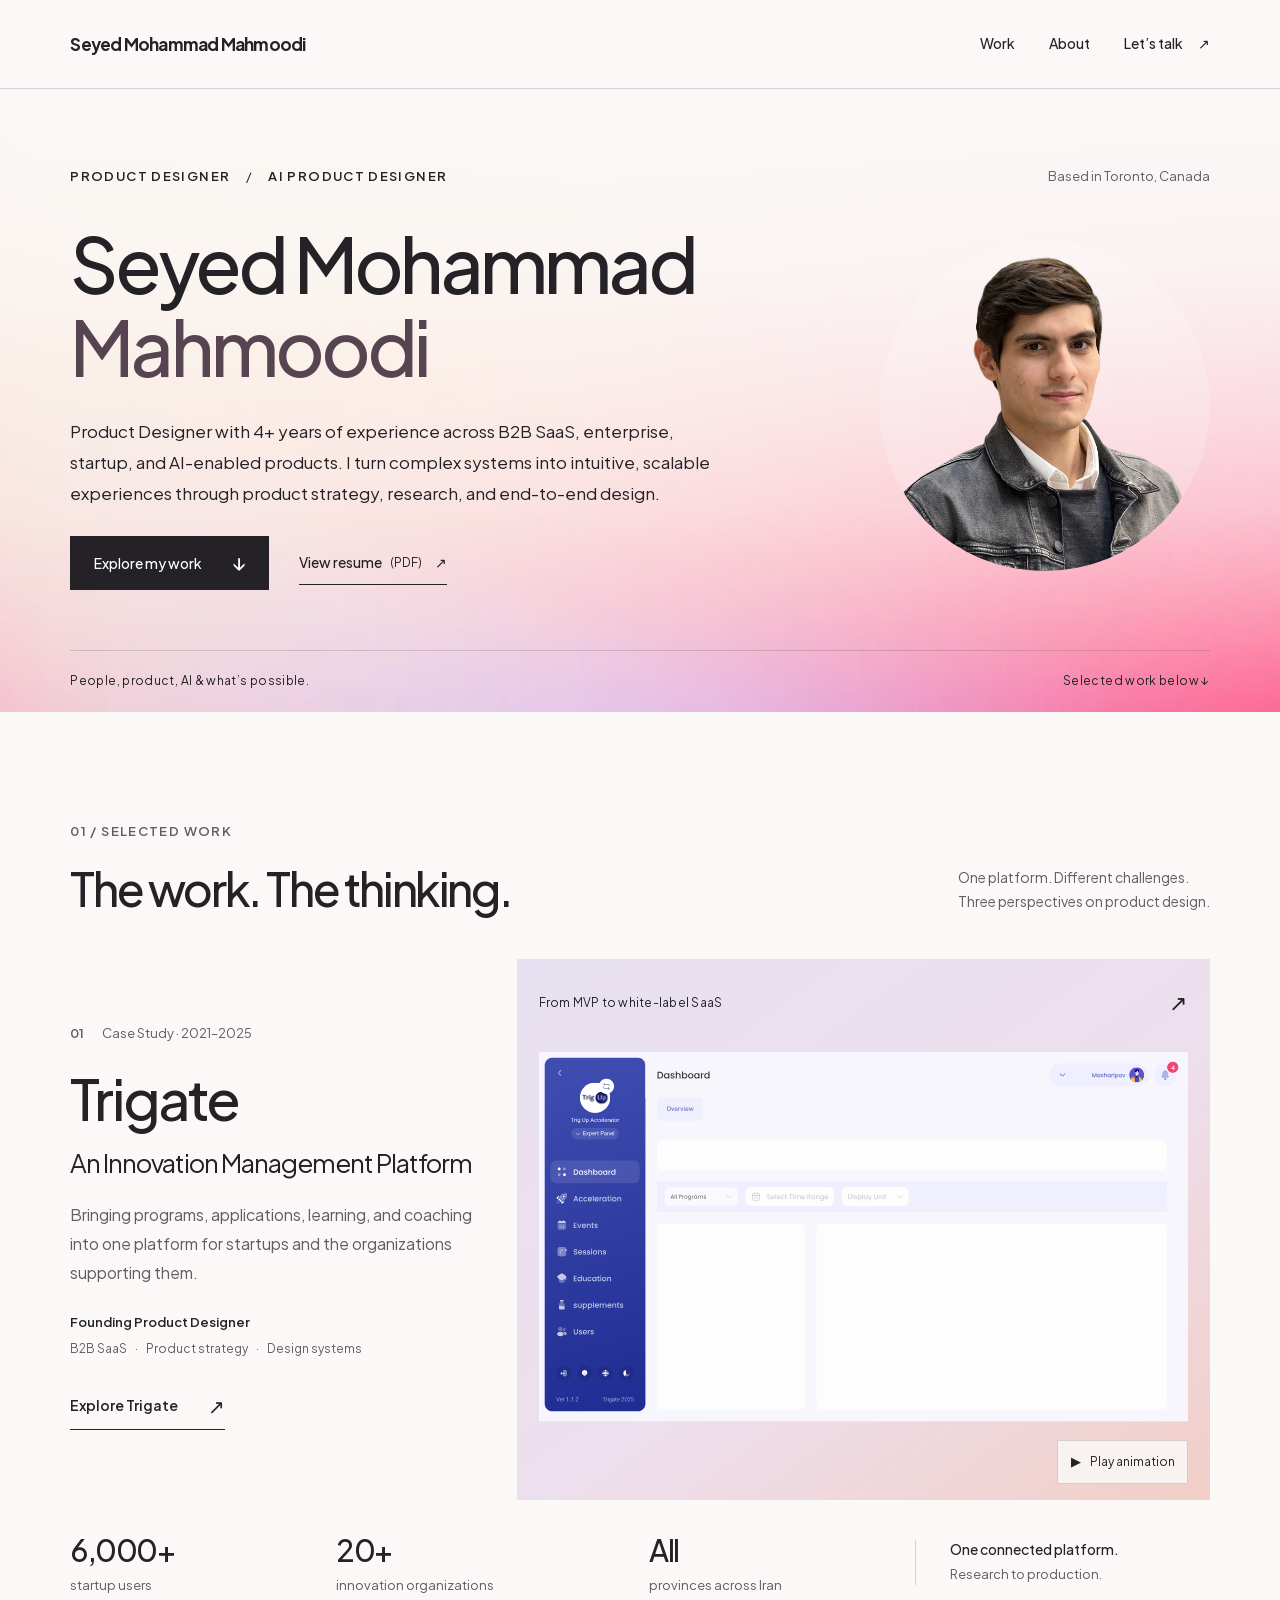
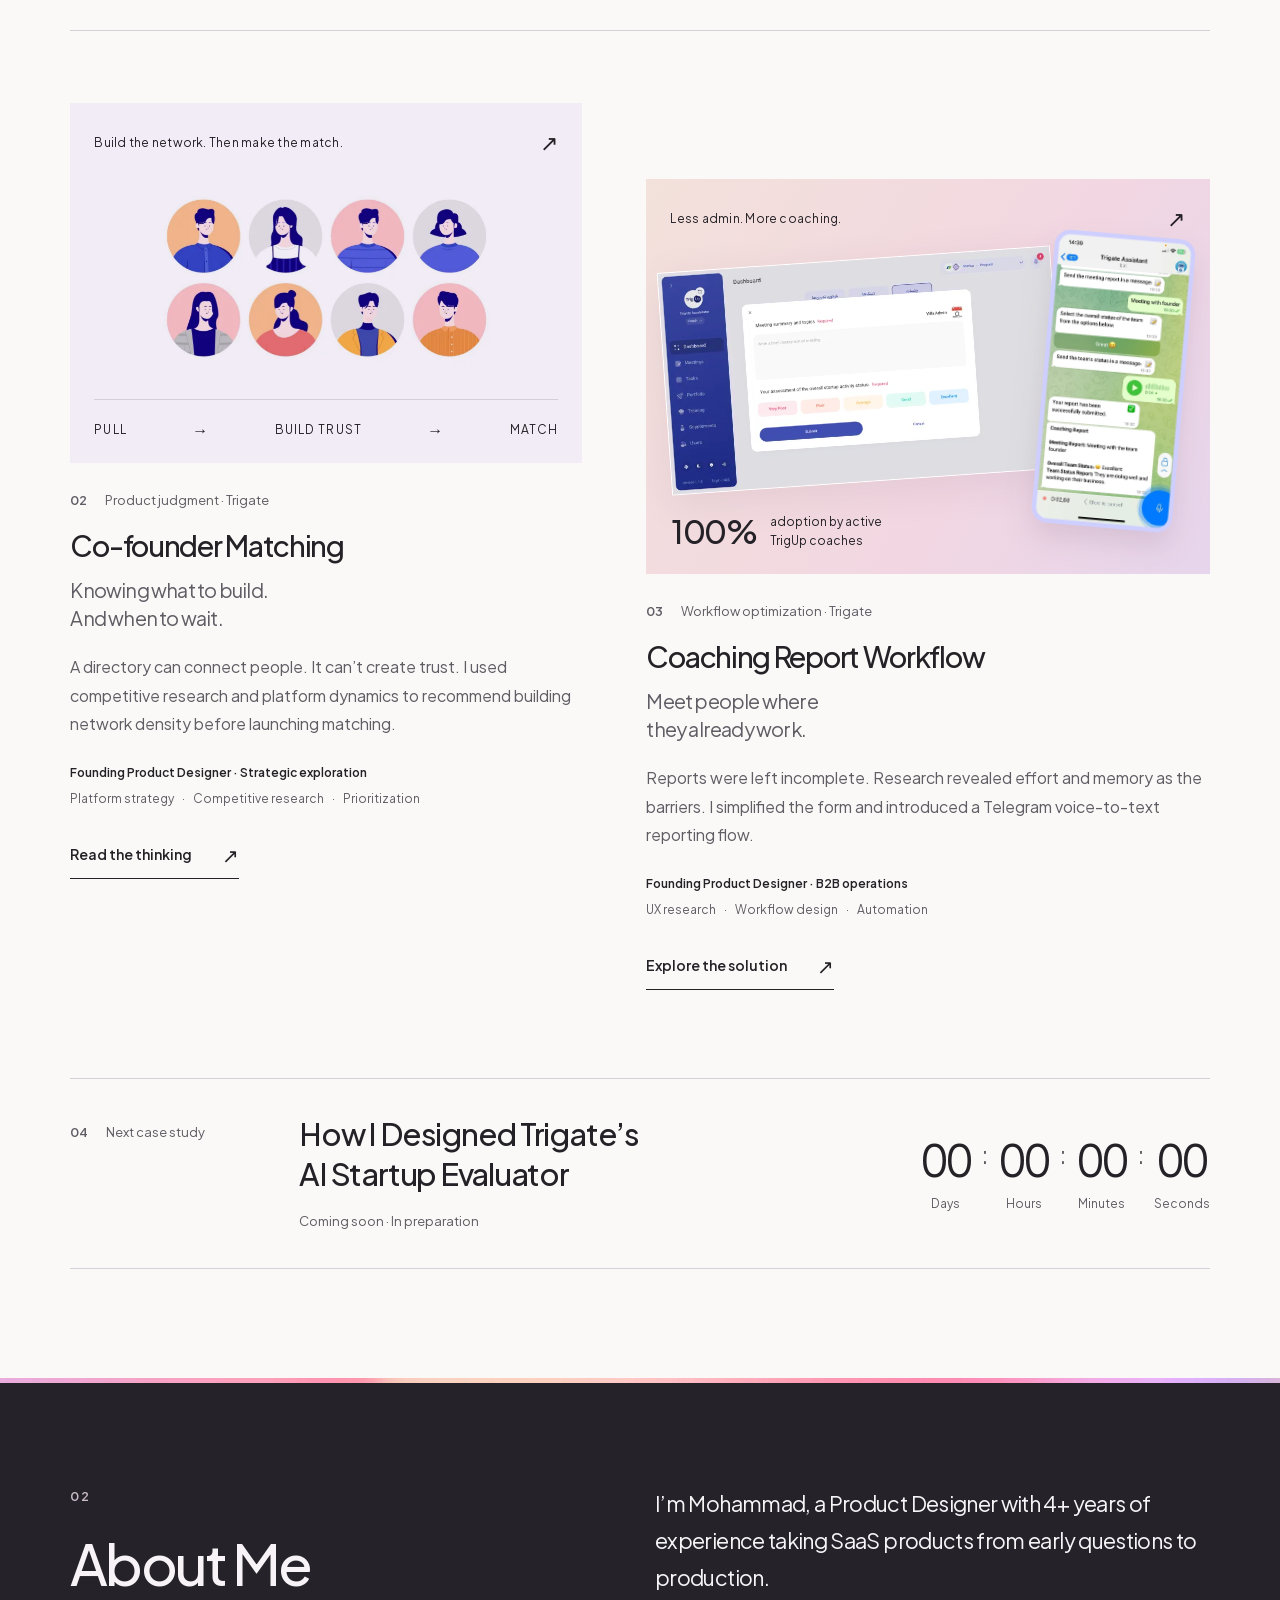
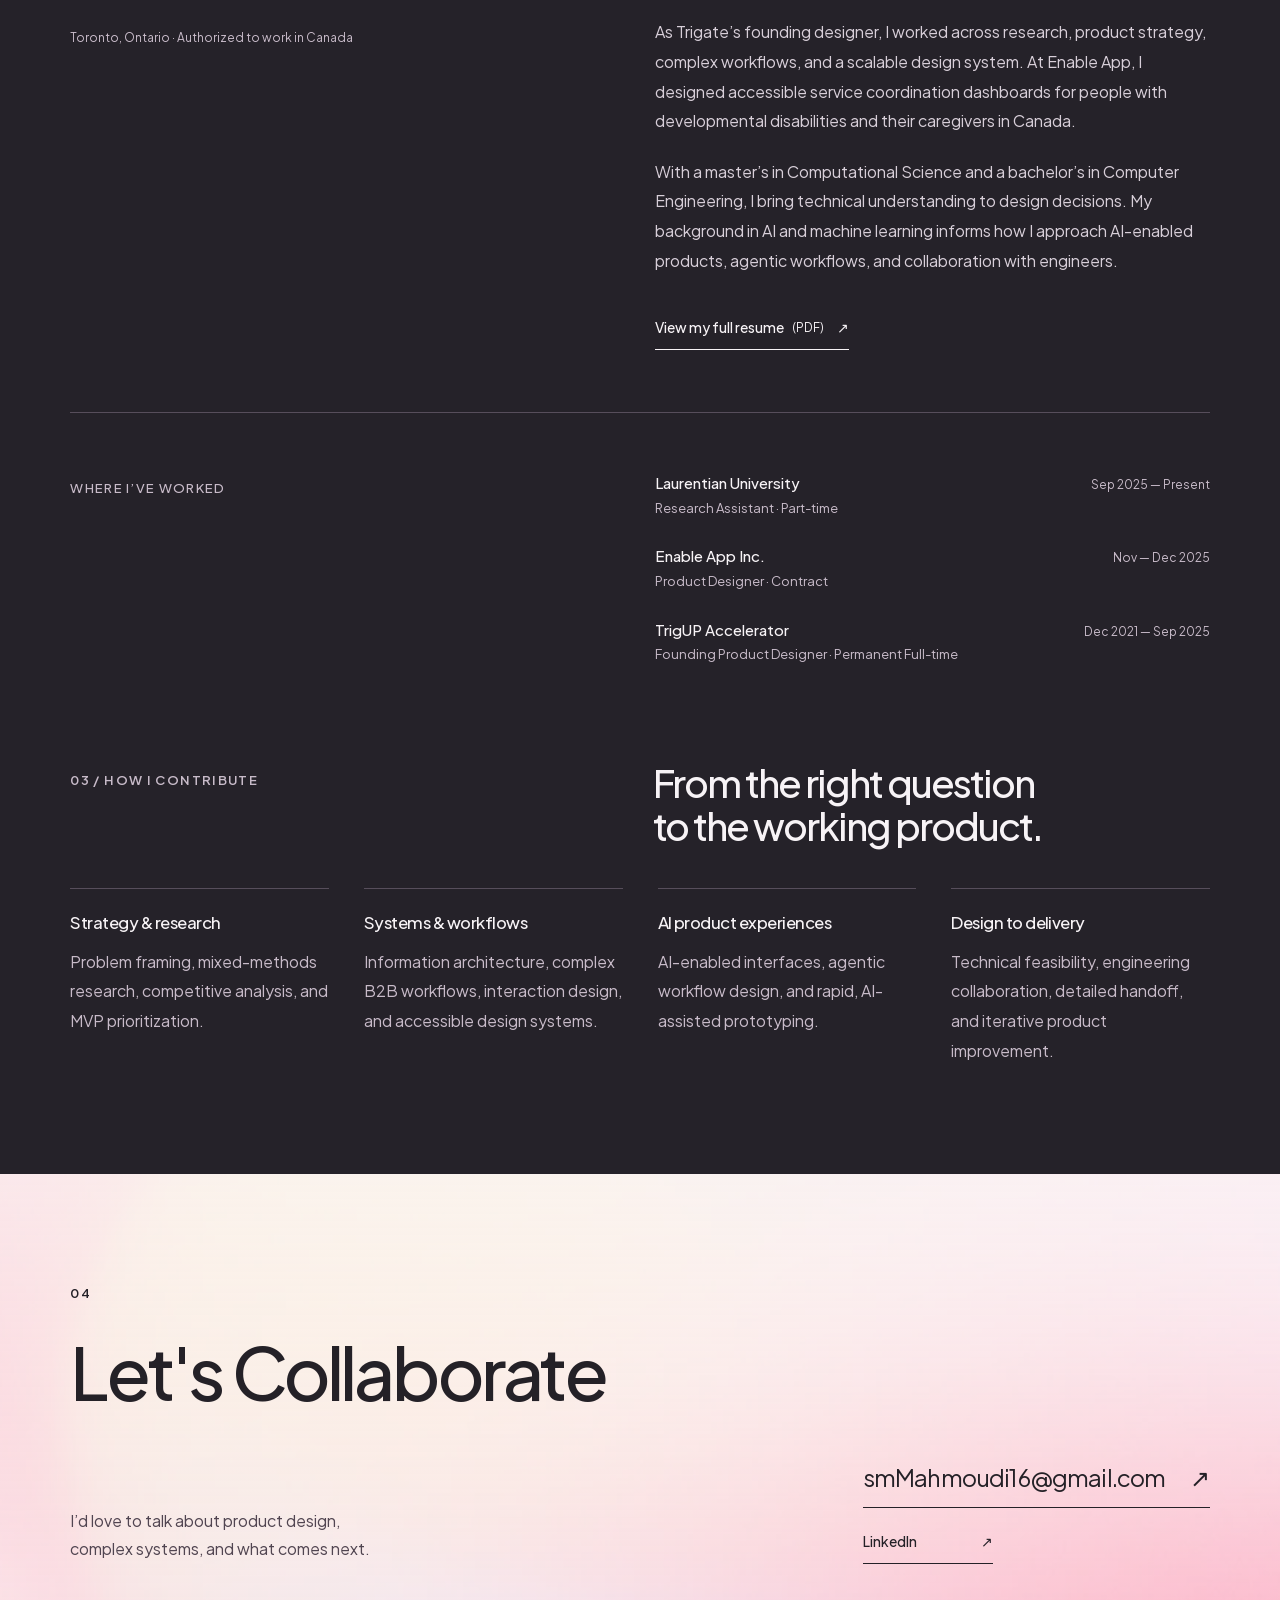
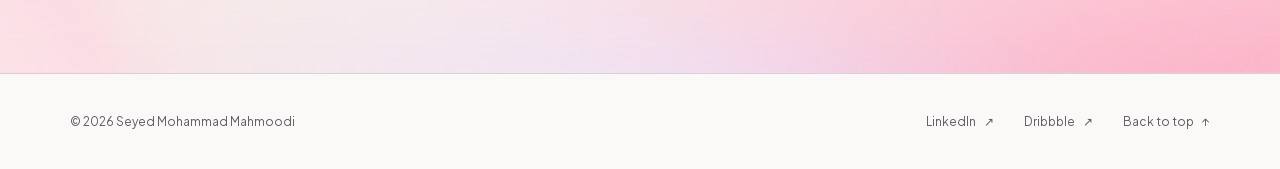
==== index.html @ 074169e6 "Refresh cached stylesheet for portrait crop" ====
<!doctype html>
<html lang="en">
<head>
  <meta charset="utf-8">
  <meta name="viewport" content="width=device-width, initial-scale=1">
  <title>Seyed Mohammad Mahmoodi — Product Designer & AI Product Designer</title>
  <meta name="description" content="Seyed Mohammad Mahmoodi is a Toronto-based Product Designer and AI Product Designer turning complex B2B SaaS and enterprise workflows into clear, useful experiences.">
  <meta name="theme-color" content="#faf9f7">
  <link rel="canonical" href="https://mo16000.github.io/portfolio/">
  <meta property="og:type" content="website">
  <meta property="og:locale" content="en_CA">
  <meta property="og:site_name" content="Seyed Mohammad Mahmoodi — Product Design">
  <meta property="og:title" content="Seyed Mohammad Mahmoodi — Product Designer & AI Product Designer">
  <meta property="og:description" content="Explore my work in B2B SaaS, product strategy, and AI-enabled workflows.">
  <meta property="og:url" content="https://mo16000.github.io/portfolio/">
  <meta property="og:image" content="https://mo16000.github.io/portfolio/assets/og.png">
  <meta property="og:image:width" content="1200">
  <meta property="og:image:height" content="630">
  <meta property="og:image:alt" content="Mohammad Mahmoodi. Product Designer · AI & B2B SaaS, on a soft pink, peach and lavender gradient.">
  <meta name="twitter:card" content="summary_large_image">
  <meta name="twitter:title" content="Seyed Mohammad Mahmoodi — Product Designer & AI Product Designer">
  <meta name="twitter:description" content="Product design at the intersection of people, business, and technology.">
  <meta name="twitter:image" content="https://mo16000.github.io/portfolio/assets/og.png">
  <meta name="twitter:image:alt" content="Mohammad Mahmoodi. Product Designer · AI & B2B SaaS.">
  <link rel="icon" type="image/svg+xml" href="assets/favicon.svg">
  <link rel="preload" href="assets/fonts/plus-jakarta-sans-latin.woff2" as="font" type="font/woff2" crossorigin>
  <link rel="preload" href="assets/brand-gradient.webp" as="image" fetchpriority="high">
  <link rel="stylesheet" href="styles.css?v=20260925-portrait">
  <script type="application/ld+json">
  {"@context":"https://schema.org","@type":"Person","name":"Seyed Mohammad Mahmoodi","alternateName":"Mohammad Mahmoodi","jobTitle":["Product Designer","AI Product Designer"],"url":"https://mo16000.github.io/portfolio/","email":"mailto:smMahmoudi16@gmail.com","address":{"@type":"PostalAddress","addressLocality":"Toronto","addressRegion":"Ontario","addressCountry":"CA"},"sameAs":["https://www.linkedin.com/in/mo16000/","https://dribbble.com/mo16000"],"knowsAbout":["B2B SaaS Product Design","Enterprise Product Design","AI Product Design","UX Research","Product Strategy","Design Systems"],"alumniOf":[{"@type":"CollegeOrUniversity","name":"Laurentian University"},{"@type":"CollegeOrUniversity","name":"University of Qom"}]}
  </script>
  <script src="script.js" defer></script>
</head>
<body>
  <a class="skip-link" href="#main">Skip to content</a>
  <header class="site-header">
    <div class="shell header-inner">
      <a class="wordmark" href="#top" aria-label="Seyed Mohammad Mahmoodi, home">Seyed Mohammad Mahmoodi</a>
      <nav aria-label="Main navigation">
        <a href="#work">Work</a>
        <a href="#about">About</a>
        <a class="nav-contact" href="#contact">Let’s talk <span aria-hidden="true">↗</span></a>
      </nav>
    </div>
  </header>
  <main id="main" tabindex="-1">
    <section class="hero" id="top" aria-labelledby="hero-title">
      <div class="shell hero-inner">
        <div class="hero-eyebrow"><p class="eyebrow">Product Designer <span aria-hidden="true">/</span> AI Product Designer</p><p class="hero-location">Based in Toronto, Canada</p></div>
        <div class="hero-layout">
        <div class="hero-copy"><h1 id="hero-title"><span class="name-first">Seyed Mohammad</span> <span class="name-last">Mahmoodi</span></h1>
        <div class="hero-bottom">
          <div class="hero-intro">
            <p>Product Designer with 4+ years of experience across B2B SaaS, enterprise, startup, and AI-enabled products. I turn complex systems into intuitive, scalable experiences through product strategy, research, and end-to-end design.</p>
            <div class="hero-actions">
              <a class="button button-primary" href="#work">Explore my work <span aria-hidden="true">↓</span></a>
              <a class="text-link" href="assets/mohammad-mahmoodi-resume.pdf" target="_blank" rel="noopener">View resume <span class="small-note">(PDF)</span><span aria-hidden="true">↗</span><span class="sr-only">, opens in a new tab</span></a>
            </div>
          </div>
        </div></div>
        <figure class="hero-portrait"><img src="assets/seyed-portrait.webp" srcset="assets/seyed-portrait-320.webp 320w, assets/seyed-portrait.webp 640w" sizes="(max-width: 640px) 104px, (max-width: 900px) 190px, 29vw" width="640" height="640" fetchpriority="high" alt="Seyed Mohammad Mahmoodi"></figure>
        </div>
      </div>
      <div class="hero-baseline shell"><span>People, product, AI &amp; what’s possible.</span><span aria-hidden="true">Selected work below ↓</span></div>
    </section>

    <section class="work-section shell" id="work" aria-labelledby="work-title">
      <div class="section-heading"><div><p class="eyebrow">01 / Selected work</p><h2 id="work-title">The work. The thinking.</h2></div><p>One platform. Different challenges.<br>Three perspectives on product design.</p></div>
      <article class="featured-project" aria-labelledby="trigate-title">
        <div class="featured-copy">
          <p class="project-kicker">01 <span>Case Study · 2021–2025</span></p>
          <h3 id="trigate-title">Trigate</h3>
          <p class="project-deck">An Innovation Management Platform</p>
          <p class="project-description">Bringing programs, applications, learning, and coaching into one platform for startups and the organizations supporting them.</p>
          <p class="role">Founding Product Designer</p>
          <p class="capability-line">B2B SaaS <span>·</span> Product strategy <span>·</span> Design systems</p>
          <a class="case-link" href="https://mo16000.github.io/Trigate-Case-Study/">Explore Trigate <span aria-hidden="true">↗</span></a>
        </div>
        <div class="project-visual trigate-visual">
          <a class="animation-link" href="https://mo16000.github.io/Trigate-Case-Study/" aria-label="Explore Trigate, the full case study">
            <div class="visual-caption"><span>From MVP to white-label SaaS</span><span aria-hidden="true">↗</span></div>
            <div class="animation-stage">
              <img id="trigate-poster" src="assets/trigate-animation-poster.webp" srcset="assets/trigate-animation-poster-640.webp 640w, assets/trigate-animation-poster.webp 1366w" sizes="(max-width: 760px) 100vw, 60vw" width="1366" height="803" loading="lazy" decoding="async" alt="Trigate innovation management platform interface.">
              <div id="trigate-animation" aria-hidden="true"></div>
            </div>
          </a>
          <div class="animation-toolbar"><button class="animation-control" type="button" aria-label="Play Trigate animation" hidden><span aria-hidden="true">▶</span> Play animation</button></div>
        </div>
        <dl class="project-results"><div><dt>6,000+</dt><dd>startup users</dd></div><div><dt>20+</dt><dd>innovation organizations</dd></div><div><dt>All</dt><dd>provinces across Iran</dd></div><div class="results-context"><dt>One connected platform.</dt><dd>Research to production.</dd></div></dl>
      </article>
      <div class="secondary-projects">
        <article class="secondary-project matching-project" aria-labelledby="matching-title">
          <a class="project-visual matching-visual" href="https://mo16000.github.io/Trigate-Case-Study/co-founder-matching/" aria-label="Read the Co-founder Matching strategy case study">
            <div class="visual-caption"><span>Build the network. Then make the match.</span><span aria-hidden="true">↗</span></div>
            <img src="assets/matching.webp" srcset="assets/matching-640.webp 640w, assets/matching.webp 1280w" sizes="(max-width:760px) 100vw, 45vw" width="1280" height="769" loading="lazy" decoding="async" alt="Illustrated founder profiles from the co-founder matching case study, representing a potential network.">
            <div class="strategy-sequence" aria-hidden="true"><span>Pull</span><span>→</span><span>Build trust</span><span>→</span><span>Match</span></div>
          </a>
          <div class="secondary-copy">
            <p class="project-kicker">02 <span>Product judgment · Trigate</span></p>
            <h3 id="matching-title">Co-founder Matching</h3>
            <p class="project-deck">Knowing what to build.<br>And when to wait.</p>
            <p class="project-description">A directory can connect people. It can’t create trust. I used competitive research and platform dynamics to recommend building network density before launching matching.</p>
            <p class="role">Founding Product Designer · Strategic exploration</p>
            <p class="capability-line">Platform strategy <span>·</span> Competitive research <span>·</span> Prioritization</p>
            <a class="case-link" href="https://mo16000.github.io/Trigate-Case-Study/co-founder-matching/">Read the thinking <span aria-hidden="true">↗</span></a>
          </div>
        </article>
        <article class="secondary-project coaching-project" aria-labelledby="coaching-title">
          <a class="project-visual coaching-visual" href="https://mo16000.github.io/Trigate-Case-Study/coaching-report-workflow/" aria-label="Read the Coaching Report Workflow case study">
            <div class="visual-caption"><span>Less admin. More coaching.</span><span aria-hidden="true">↗</span></div>
            <img class="coaching-screen" src="assets/coaching.webp" srcset="assets/coaching-640.webp 640w, assets/coaching.webp 1366w" sizes="(max-width:760px) 70vw, 30vw" width="1366" height="768" loading="lazy" decoding="async" alt="Simplified Trigate coaching report with meeting summary, topic, and startup status.">
            <img class="telegram-screen" src="assets/telegram.webp" width="379" height="792" loading="lazy" decoding="async" alt="Trigate Assistant in Telegram, where a coach submits a report by voice and selects the startup’s status.">
            <p class="visual-result"><strong>100%</strong><span>adoption by active<br>TrigUp coaches</span></p>
          </a>
          <div class="secondary-copy">
            <p class="project-kicker">03 <span>Workflow optimization · Trigate</span></p>
            <h3 id="coaching-title">Coaching Report Workflow</h3>
            <p class="project-deck">Meet people where<br>they already work.</p>
            <p class="project-description">Reports were left incomplete. Research revealed effort and memory as the barriers. I simplified the form and introduced a Telegram voice-to-text reporting flow.</p>
            <p class="role">Founding Product Designer · B2B operations</p>
            <p class="capability-line">UX research <span>·</span> Workflow design <span>·</span> Automation</p>
            <a class="case-link" href="https://mo16000.github.io/Trigate-Case-Study/coaching-report-workflow/">Explore the solution <span aria-hidden="true">↗</span></a>
          </div>
        </article>
      </div>
      <article class="upcoming-project" aria-labelledby="evaluator-title">
        <p class="project-kicker">04 <span>Next case study</span></p>
        <div class="upcoming-copy"><h3 id="evaluator-title">How I Designed Trigate’s<br> AI Startup Evaluator</h3><p id="release-status">Coming soon</p></div>
        <div class="countdown" data-release="2026-10-05T00:00:00-04:00" role="timer" aria-live="off" aria-label="Countdown to October 5, 2026, midnight Toronto time" hidden>
          <div class="countdown-unit"><span class="countdown-value" data-unit="days">00</span><span class="countdown-label">Days</span></div>
          <span class="countdown-separator" aria-hidden="true">:</span>
          <div class="countdown-unit"><span class="countdown-value" data-unit="hours">00</span><span class="countdown-label">Hours</span></div>
          <span class="countdown-separator" aria-hidden="true">:</span>
          <div class="countdown-unit"><span class="countdown-value" data-unit="minutes">00</span><span class="countdown-label">Minutes</span></div>
          <span class="countdown-separator" aria-hidden="true">:</span>
          <div class="countdown-unit"><span class="countdown-value" data-unit="seconds">00</span><span class="countdown-label">Seconds</span></div>
        </div>
      </article>
    </section>

    <section class="about-section" id="about" aria-labelledby="about-title">
      <div class="shell">
        <div class="about-intro">
          <div><p class="eyebrow">02</p><h2 id="about-title">About Me</h2><p class="about-location">Toronto, Ontario · Authorized to work in Canada</p></div>
          <div class="about-story"><p>I’m Mohammad, a Product Designer with 4+ years of experience taking SaaS products from early questions to production.</p><p>As Trigate’s founding designer, I worked across research, product strategy, complex workflows, and a scalable design system. At Enable App, I designed accessible service coordination dashboards for people with developmental disabilities and their caregivers in Canada.</p><p>With a master’s in Computational Science and a bachelor’s in Computer Engineering, I bring technical understanding to design decisions. My background in AI and machine learning informs how I approach AI-enabled products, agentic workflows, and collaboration with engineers.</p><a class="text-link" href="assets/mohammad-mahmoodi-resume.pdf" target="_blank" rel="noopener">View my full resume <span class="small-note">(PDF)</span><span aria-hidden="true">↗</span><span class="sr-only">, opens in a new tab</span></a></div>
        </div>
        <div class="experience" aria-label="Selected experience">
          <h3 class="eyebrow">Where I’ve worked</h3>
          <ol class="experience-list">
            <li><div><h4>Laurentian University</h4><p>Research Assistant · Part-time</p></div><span>Sep 2025 — Present</span></li>
            <li><div><h4>Enable App Inc.</h4><p>Product Designer · Contract</p></div><span>Nov — Dec 2025</span></li>
            <li><div><h4>TrigUP Accelerator</h4><p>Founding Product Designer · Permanent Full-time</p></div><span>Dec 2021 — Sep 2025</span></li>
          </ol>
        </div>
        <div class="capabilities" aria-labelledby="capabilities-title">
          <div class="capabilities-heading"><p class="eyebrow">03 / How I contribute</p><h2 id="capabilities-title">From the right question<br>to the working product.</h2></div>
          <div class="capability-grid">
            <div><h3>Strategy &amp; research</h3><p>Problem framing, mixed-methods research, competitive analysis, and MVP prioritization.</p></div>
            <div><h3>Systems &amp; workflows</h3><p>Information architecture, complex B2B workflows, interaction design, and accessible design systems.</p></div>
            <div><h3>AI product experiences</h3><p>AI-enabled interfaces, agentic workflow design, and rapid, AI-assisted prototyping.</p></div>
            <div><h3>Design to delivery</h3><p>Technical feasibility, engineering collaboration, detailed handoff, and iterative product improvement.</p></div>
          </div>
        </div>
      </div>
    </section>
    <section class="contact-section" id="contact" aria-labelledby="contact-title">
      <div class="shell contact-inner">
        <p class="eyebrow">04</p>
        <h2 id="contact-title">Let's Collaborate</h2>
        <div class="contact-bottom"><p>I’d love to talk about product design,<br>complex systems, and what comes next.</p><div class="contact-links"><a class="contact-email" href="mailto:smMahmoudi16@gmail.com">smMahmoudi16@gmail.com <span aria-hidden="true">↗</span></a><a class="contact-linkedin text-link" href="https://www.linkedin.com/in/mo16000/" target="_blank" rel="noopener">LinkedIn <span aria-hidden="true">↗</span><span class="sr-only">, opens in a new tab</span></a></div></div>
      </div>
    </section>
  </main>
  <footer class="site-footer"><div class="shell footer-inner"><p>© <span id="year">2026</span> Seyed Mohammad Mahmoodi</p><div class="footer-links"><a href="https://www.linkedin.com/in/mo16000/" target="_blank" rel="noopener">LinkedIn <span aria-hidden="true">↗</span><span class="sr-only">, opens in a new tab</span></a><a href="https://dribbble.com/mo16000" target="_blank" rel="noopener">Dribbble <span aria-hidden="true">↗</span><span class="sr-only">, opens in a new tab</span></a><a href="#top">Back to top <span aria-hidden="true">↑</span></a></div></div></footer>
</body>
</html>
---- styles.css ----
@font-face{font-family:Jakarta;src:url('assets/fonts/plus-jakarta-sans-latin.woff2') format('woff2');font-style:normal;font-weight:400 800;font-display:swap}
:root{
  --background:#faf9f7;--surface:#fff;--surface-soft:#f0edf5;--text:#242127;--text-secondary:#625c65;--accent:#744168;--border:#d7d1d7;
  --pink:#f1a7d1;--coral:#fc9cbc;--peach:#f9d1c7;--lavender:#e0afea;--purple:#a780be;
  --gradient:linear-gradient(110deg,var(--pink),var(--peach) 42%,var(--coral) 70%,var(--lavender));--gradient-image:url('assets/brand-gradient.webp');
  --hover:#51324d;--focus:#653e93;--selection:#e7c3e7;--muted-surface:#f0ecef;--ease:cubic-bezier(.2,.75,.25,1);
  --shell:1280px;--gutter:clamp(24px,5.5vw,88px);--section-space:clamp(76px,8.5vw,128px)
}
*,*::before,*::after{box-sizing:border-box}html{scroll-behavior:smooth;scroll-padding-top:100px}body{margin:0;background:var(--background);color:var(--text);font-family:Jakarta,Arial,sans-serif;font-size:16px;line-height:1.65;-webkit-font-smoothing:antialiased}::selection{background:var(--selection);color:var(--text)}a{color:inherit;text-decoration:none}button{font:inherit}img{display:block;max-width:100%;height:auto}h1,h2,h3,p,figure{margin:0}h1,h2,h3{font-weight:500;line-height:1.13;letter-spacing:-.052em}button,a{-webkit-tap-highlight-color:transparent}a:focus-visible,button:focus-visible{outline:3px solid var(--focus);outline-offset:6px}a:hover{color:var(--hover)}.shell{max-width:calc(var(--shell) + var(--gutter)*2);padding-inline:var(--gutter);margin-inline:auto}.sr-only{position:absolute;width:1px;height:1px;padding:0;margin:-1px;overflow:hidden;clip:rect(0,0,0,0);white-space:nowrap;border:0}.skip-link{position:fixed;top:10px;left:20px;padding:12px 22px;background:var(--text);color:#fff;transform:translateY(-160%);z-index:100}.skip-link:focus{transform:translateY(0);color:#fff}.eyebrow{font-size:.8125rem;font-weight:600;letter-spacing:.105em;text-transform:uppercase;line-height:1.6}.eyebrow span{margin:0 12px;font-weight:400}.site-header{position:sticky;top:0;z-index:20;background:var(--background);border-bottom:1px solid var(--border)}.header-inner{height:88px;display:flex;align-items:center;justify-content:space-between;gap:24px}.wordmark{font-size:1.075rem;font-weight:700;letter-spacing:-.045em;white-space:nowrap}.wordmark-dot{color:var(--accent)}nav{display:flex;gap:34px;align-items:center;font-size:.875rem;font-weight:500}nav a{display:inline-flex;min-height:44px;align-items:center;gap:15px;position:relative}nav a::after{content:'';position:absolute;bottom:6px;left:0;right:0;height:1px;background:currentColor;transform:scaleX(0);transform-origin:left;transition:transform .2s var(--ease)}nav a:hover::after,nav a[aria-current="location"]::after{transform:scaleX(1)}.hero{position:relative;background:linear-gradient(180deg,rgba(250,249,247,.99),rgba(250,249,247,.9) 28%,rgba(250,249,247,.58) 67%,rgba(250,249,247,.07)),var(--gradient-image) center bottom/cover;overflow:hidden}.hero-inner{padding-top:clamp(56px,6vw,88px);padding-bottom:60px}.hero-eyebrow{display:flex;justify-content:space-between;gap:24px;align-items:center;margin-bottom:35px}.hero-location{font-size:.8125rem;color:var(--text-secondary)}h1{font-size:clamp(3.15rem,7.35vw,7rem);font-weight:500;line-height:1.09;letter-spacing:-.067em;max-width:1150px}h1 span{color:#564451}.hero-bottom{display:grid;grid-template-columns:minmax(0,650px) 1fr;gap:clamp(40px,8vw,140px);align-items:end;margin-top:38px}.hero-intro>p{max-width:580px;font-size:clamp(1rem,1.35vw,1.1875rem);line-height:1.75}.hero-actions{display:flex;align-items:center;gap:30px;margin-top:28px}.button{display:inline-flex;align-items:center;justify-content:space-between;gap:30px;min-height:54px;padding:13px 23px;font-size:.875rem;font-weight:500;border:1px solid transparent;transition:background .2s,color .2s,transform .2s var(--ease)}.button-primary{background:var(--text);color:var(--surface)}.button-primary:hover{background:var(--hover);color:#fff;transform:translateY(-2px)}.button span{font-size:1.25rem;line-height:1}.text-link{display:inline-flex;gap:8px;min-height:44px;align-items:center;border-bottom:1px solid currentColor;font-size:.875rem;font-weight:500}.small-note{font-size:.75rem;font-weight:400}.text-link>span[aria-hidden]{margin-left:5px}.hero-note{font-size:.875rem;line-height:1.8;justify-self:end;padding-bottom:8px}.hero-note span{display:block;margin-top:13px;color:var(--text-secondary);font-size:.8125rem}.hero-baseline{display:flex;align-items:center;justify-content:space-between;gap:24px;padding-top:21px;padding-bottom:21px;position:relative;font-size:.75rem;letter-spacing:.03em}.hero-baseline::before{content:'';position:absolute;top:0;left:var(--gutter);right:var(--gutter);border-top:1px solid #625c6540}.work-section{padding-top:var(--section-space);padding-bottom:var(--section-space)}.section-heading{display:flex;align-items:end;justify-content:space-between;gap:40px;margin-bottom:45px}.section-heading .eyebrow{color:var(--text-secondary);margin-bottom:20px}h2{font-size:clamp(2.1rem,3.6vw,3.5rem)}.section-heading>p{font-size:.875rem;line-height:1.7;color:var(--text-secondary);max-width:320px}.featured-project{display:grid;grid-template-columns:minmax(0,.85fr) minmax(0,1.45fr);gap:0 40px}.featured-copy{padding:24px 0 30px;align-self:center}.project-kicker{font-size:.8125rem;font-weight:600;display:flex;gap:18px;align-items:center;color:var(--text-secondary)}.project-kicker>span{font-weight:400}.featured-copy h3{font-size:clamp(2.8rem,4.4vw,4.4rem);margin-top:23px}.project-deck{font-size:clamp(1.4rem,2vw,1.85rem);line-height:1.4;letter-spacing:-.04em;margin-top:14px}.project-description{font-size:1rem;line-height:1.8;color:var(--text-secondary);margin-top:21px;max-width:410px}.role{font-size:.8125rem;font-weight:600;margin-top:24px}.capability-line{font-size:.75rem;color:var(--text-secondary);margin-top:5px;line-height:1.8}.capability-line span{padding:0 6px}.case-link{display:inline-flex;align-items:center;gap:30px;min-height:48px;border-bottom:1px solid var(--text);font-size:.875rem;font-weight:600;margin-top:22px;transition:gap .25s var(--ease)}.case-link:hover{gap:40px}.case-link span{font-size:1.25rem;font-weight:400}.project-visual{position:relative;display:block;overflow:hidden;background:var(--surface-soft);color:var(--text)}.trigate-visual{min-height:510px;padding:27px 32px 0;background:linear-gradient(145deg,#e7e0f0,#eddfed 55%,#f2cec7)}.visual-caption{display:flex;justify-content:space-between;align-items:center;gap:15px;font-size:.75rem;letter-spacing:.02em;margin-bottom:50px}.visual-caption span:last-child{font-size:1.35rem}.trigate-visual img{width:108%;max-width:none;border:1px solid #fff;border-radius:5px;box-shadow:0 24px 55px #3a254525;transform:translateX(7%);transition:transform .6s var(--ease)}.trigate-visual:hover img{transform:translateX(5%) translateY(-6px)}.project-results{grid-column:1/-1;display:grid;grid-template-columns:1fr 1.2fr 1fr 1.25fr;gap:30px;border-bottom:1px solid var(--border);margin:0;padding:29px 0 34px}.project-results dt{font-size:1.875rem;line-height:1.4;letter-spacing:-.05em;font-weight:500}.project-results dd{font-size:.8125rem;color:var(--text-secondary);margin:4px 0 0}.project-results .results-context{border-left:1px solid var(--border);padding-left:34px;align-self:center}.project-results .results-context dt{font-size:.875rem;letter-spacing:0}
.secondary-projects{display:grid;grid-template-columns:1fr 1.1fr;gap:64px;padding-top:72px}.coaching-project{padding-top:76px}.secondary-copy{padding-top:27px}.secondary-copy h3{font-size:clamp(1.55rem,2.25vw,2.3rem);margin-top:16px;letter-spacing:-.045em;line-height:1.2}.secondary-copy .project-deck{font-size:clamp(1.2rem,1.55vw,1.5rem);color:var(--text-secondary);margin-top:14px}.secondary-copy .project-description{max-width:100%;font-size:.9375rem}.secondary-copy .role{font-size:.75rem}.matching-visual{height:360px;padding:22px 24px 20px;background:#f1ecf5;display:flex;flex-direction:column;justify-content:space-between}.matching-visual .visual-caption{margin-bottom:14px}.matching-visual img{mix-blend-mode:multiply;width:100%;max-height:248px;object-fit:contain;transition:transform .6s var(--ease)}.matching-visual:hover img{transform:scale(1.035)}.strategy-sequence{display:flex;gap:12px;align-items:center;justify-content:space-between;font-size:.6875rem;text-transform:uppercase;letter-spacing:.09em;padding-top:17px;border-top:1px solid #24212725;margin-top:18px}.strategy-sequence span:nth-child(even){font-size:1rem}.coaching-visual{height:395px;padding:22px 24px;background:linear-gradient(120deg,#f3e1db,#f2d7e2 60%,#e6d5ec)}.coaching-visual .visual-caption{margin-bottom:0}.coaching-screen{position:absolute;left:22px;top:105px;width:78%;border:1px solid #fff;box-shadow:0 10px 40px #51324d16;transform:rotate(-4deg);transition:transform .6s var(--ease)}.telegram-screen{position:absolute;width:30%;max-width:159px;right:26px;top:66px;filter:drop-shadow(0 14px 14px #51324d20);transform:rotate(5deg);transition:transform .6s var(--ease)}.coaching-visual:hover .coaching-screen{transform:rotate(-2deg) translateY(-4px)}.coaching-visual:hover .telegram-screen{transform:rotate(3deg) translateY(-5px)}.visual-result{position:absolute;left:25px;bottom:24px;display:flex;align-items:center;gap:14px}.visual-result strong{font-size:2rem;font-weight:500;letter-spacing:-.05em;line-height:1.2}.visual-result span{font-size:.6875rem;line-height:1.6}.upcoming-project{margin-top:88px;padding:35px 0;border-top:1px solid var(--border);border-bottom:1px solid var(--border);display:grid;grid-template-columns:.6fr 1.8fr .6fr;gap:30px;align-items:center}.upcoming-project .project-kicker{align-self:start;margin-top:8px}.upcoming-copy h3{font-size:clamp(1.5rem,2.4vw,2.35rem);letter-spacing:-.04em;line-height:1.3}.upcoming-copy p{font-size:.8125rem;color:var(--text-secondary);margin-top:17px}.date-divider{margin-inline:14px;color:var(--accent)}.countdown{justify-self:end;display:flex;flex-direction:column;align-items:center;min-width:90px}.countdown-value{font-size:3.8rem;line-height:1.15;letter-spacing:-.06em;font-variant-numeric:tabular-nums}.countdown-label{font-size:.75rem;color:var(--text-secondary);margin-top:6px}.countdown.is-due .countdown-value{font-size:1.125rem;letter-spacing:0;line-height:1.5;text-align:center;max-width:110px}.about-section{background:#252229;color:#f7f3f6;padding-block:var(--section-space);position:relative}.about-section::before{content:'';position:absolute;top:0;left:0;right:0;height:5px;background:var(--gradient-image) center/cover}.about-intro{display:grid;grid-template-columns:1fr 1.12fr;gap:clamp(50px,7vw,120px)}.about-section .eyebrow{color:#c8bbc9}.about-intro h2{font-size:clamp(2.5rem,4.4vw,4.2rem);margin-top:25px}.about-location{font-size:.75rem;color:#c8bbc9;margin-top:32px}.about-story>p{color:#d8cfd9;font-size:1rem;line-height:1.85;margin-bottom:21px}.about-story>p:first-child{font-size:1.35rem;line-height:1.7;letter-spacing:-.03em;color:#f7f3f6}.about-section a:hover{color:#f1a7d1}.about-section a:focus-visible{outline-color:#f1a7d1}.about-story .text-link{margin-top:10px}.experience{display:grid;grid-template-columns:1fr 1.12fr;gap:clamp(50px,7vw,120px);padding-top:58px;margin-top:62px;border-top:1px solid #574e5b}.experience h3{font-size:.8125rem;letter-spacing:.1em;font-weight:500;padding-top:7px}.experience-list{list-style:none;margin:0;padding:0}.experience-list li{display:flex;justify-content:space-between;gap:20px;margin-bottom:25px}.experience-list li:last-child{margin-bottom:0}.experience h4{margin:0;font-size:.9375rem;font-weight:500}.experience-list p{font-size:.8125rem;color:#c8bbc9;margin-top:2px}.experience-list li>span{font-size:.75rem;color:#c8bbc9;padding-top:4px;white-space:nowrap}.capabilities{padding-top:95px}.capabilities-heading{display:flex;justify-content:space-between;align-items:start;gap:40px;margin-bottom:40px}.capabilities-heading .eyebrow{padding-top:9px}.capabilities h2{font-size:clamp(1.8rem,3vw,2.9rem);width:calc(52.8% - 45px)}.capability-grid{display:grid;grid-template-columns:repeat(4,minmax(0,1fr));gap:35px}.capability-grid>div{border-top:1px solid #574e5b;padding-top:21px}.capability-number{font-size:.75rem;color:#ddafce}.capability-grid h3{font-size:1.05rem;letter-spacing:-.03em;font-weight:500;margin-top:24px;line-height:1.5}.capability-grid p{font-size:.875rem;color:#c8bbc9;line-height:1.85;margin-top:12px}.contact-section{background:linear-gradient(180deg,rgba(250,249,247,.85),rgba(250,249,247,.58)),var(--gradient-image) center/cover;padding-block:var(--section-space)}.contact-inner h2{font-size:clamp(2.8rem,5.7vw,5.5rem);line-height:1.16;margin-top:25px}.contact-bottom{display:flex;justify-content:space-between;align-items:end;gap:40px;margin-top:35px}.contact-bottom p{font-size:1rem;color:#514551;line-height:1.8}.contact-email{font-size:clamp(1rem,1.85vw,1.8rem);letter-spacing:-.035em;padding:10px 0;border-bottom:1px solid var(--text);display:flex;gap:25px;align-items:center;transition:gap .25s var(--ease)}.contact-email:hover{gap:33px}.site-footer{border-top:1px solid var(--border)}.footer-inner{min-height:95px;display:flex;justify-content:space-between;align-items:center;gap:30px;font-size:.75rem;color:var(--text-secondary)}.footer-links{display:flex;gap:30px}.footer-links a{min-height:44px;display:inline-flex;align-items:center;gap:8px}.footer-links a:hover{text-decoration:underline;text-underline-offset:5px}
@media(min-width:1700px){.hero-inner{padding-top:95px;padding-bottom:85px}}
@media(max-width:1000px){.header-inner{height:78px}.hero-bottom{grid-template-columns:1.5fr 1fr;gap:35px}.hero-note{font-size:.8125rem}.featured-project{gap:0 30px;grid-template-columns:1fr 1.2fr}.trigate-visual{min-height:440px;padding:22px 20px 0}.trigate-visual img{width:135%;transform:translateX(1%);margin-top:70px}.trigate-visual:hover img{transform:translateY(-5px)}.project-results{gap:20px}.project-results .results-context{padding-left:24px}}
@media(max-width:760px){:root{--gutter:24px;--section-space:76px}.header-inner{height:76px;gap:14px}.wordmark{font-size:.9375rem}nav{gap:20px;font-size:.8125rem}nav .nav-contact{display:none}.hero-inner{padding-top:48px;padding-bottom:36px}.hero-eyebrow{display:block;margin-bottom:28px}.hero-eyebrow .eyebrow{font-size:.75rem;letter-spacing:.055em}.hero-location{display:none}h1{font-size:clamp(2.625rem,7.8vw,4.7rem);line-height:1.13;letter-spacing:-.06em}.hero-bottom{display:block;margin-top:26px}.hero-intro>p{font-size:1rem;max-width:520px}.hero-actions{gap:24px;margin-top:26px;flex-wrap:wrap}.button{padding:12px 19px;gap:24px}.hero-note{display:none}.hero-baseline{font-size:.6875rem;padding-block:18px}.hero-baseline>span:last-child{display:none}.section-heading{display:block;margin-bottom:32px}.section-heading .eyebrow{margin-bottom:14px}.section-heading>p{margin-top:18px}.featured-project{display:flex;flex-direction:column;gap:0}.featured-copy{padding:0 0 28px;align-self:stretch}.featured-copy h3{font-size:3.2rem;margin-top:18px}.project-deck{font-size:1.6rem}.project-deck br{display:none}.project-description{margin-top:16px;max-width:540px}.role{margin-top:20px}.case-link{margin-top:16px}.trigate-visual{min-height:0;height:360px;padding:22px}.trigate-visual img{width:100%;transform:none;margin-top:0}.trigate-visual .visual-caption{margin-bottom:26px}.trigate-visual:hover img{transform:translateY(-4px)}.project-results{grid-template-columns:1fr 1fr 1fr;gap:10px;padding:24px 0}.project-results dt{font-size:1.55rem}.project-results dd{font-size:.75rem;line-height:1.6;max-width:130px}.project-results .results-context{display:none}}
@media(max-width:1000px){.secondary-projects{gap:36px}.matching-visual{height:305px}.coaching-visual{height:335px}.telegram-screen{right:20px}.coaching-screen{top:108px}.visual-result strong{font-size:1.75rem}.visual-result{gap:10px;bottom:22px}.upcoming-project{grid-template-columns:.6fr 1.8fr .4fr;gap:20px}.upcoming-project .project-kicker{flex-direction:column;align-items:start;gap:4px}.about-intro,.experience{gap:50px}.capabilities h2{width:calc(52.8% - 25px)}.experience-list li{flex-wrap:wrap;gap:3px}.experience-list li>span{padding-top:0}.capability-grid{grid-template-columns:1fr 1fr;gap:35px 45px}}
@media(max-width:760px){.secondary-projects{display:flex;flex-direction:column;gap:58px;padding-top:50px}.coaching-project{padding-top:0}.secondary-copy{padding-top:24px}.secondary-copy h3{font-size:1.85rem}.secondary-copy .project-deck{font-size:1.25rem}.secondary-copy .project-deck br{display:none}.secondary-copy .project-description{font-size:1rem}.secondary-copy .role{font-size:.8125rem}.capability-line{font-size:.75rem}.matching-visual{height:auto;min-height:300px;padding:20px}.matching-visual img{max-height:260px}.coaching-visual{height:360px;padding:20px}.coaching-screen{top:100px;width:79%;left:15px}.telegram-screen{width:30%;right:20px;top:60px;max-width:145px}.visual-result{left:20px;bottom:25px;gap:14px}.visual-result strong{font-size:2rem}.upcoming-project{margin-top:58px;padding-block:26px;grid-template-columns:minmax(0,1fr) 70px;gap:20px 12px}.upcoming-project .project-kicker{grid-column:1/-1;flex-direction:row;gap:18px;margin:0}.upcoming-copy h3{font-size:1.6rem}.upcoming-copy h3 br{display:none}.upcoming-copy p{font-size:.75rem;line-height:1.9}.date-divider{margin-inline:8px}.countdown{min-width:65px}.countdown-value{font-size:3.2rem}.countdown-label{font-size:.6875rem}.about-intro,.experience{display:block}.about-intro h2{font-size:3rem;margin-top:20px}.about-location{margin-top:22px;font-size:.75rem}.about-story{margin-top:32px}.about-story>p:first-child{font-size:1.25rem}.about-story>p{font-size:1rem}.experience{margin-top:42px;padding-top:30px}.experience-list{margin-top:26px}.experience-list li{justify-content:space-between;flex-wrap:nowrap;gap:10px}.experience-list li>span{font-size:.6875rem;padding-top:4px}.experience-list p{font-size:.75rem}.capabilities{padding-top:64px}.capabilities-heading{display:block;margin-bottom:28px}.capabilities h2{width:auto;margin-top:20px;font-size:2rem}.capability-grid{gap:28px 25px}.capability-grid h3{font-size:1rem;margin-top:16px}.capability-grid p{font-size:.875rem;line-height:1.75}.contact-inner h2{font-size:clamp(2.25rem,7.5vw,3.6rem)}.contact-bottom{display:block;margin-top:24px}.contact-bottom p{font-size:1rem}.contact-email{display:inline-flex;font-size:clamp(1rem,4vw,1.4rem);gap:18px;margin-top:22px}.footer-inner{padding-block:25px;display:block;min-height:0;font-size:.75rem}.footer-links{gap:27px;margin-top:10px}}
@media(max-width:380px){:root{--gutter:20px}nav{gap:14px}.wordmark{font-size:.875rem}h1{font-size:2.45rem}.hero-eyebrow .eyebrow{font-size:.6875rem}.hero-actions{gap:18px}.text-link{font-size:.8125rem}.button{font-size:.8125rem;padding-inline:17px}.small-note{display:none}.trigate-visual{height:295px}.coaching-visual{height:325px}.matching-visual{min-height:275px}.upcoming-copy h3{font-size:1.4rem}.upcoming-copy p time{display:block}.date-divider{display:none}.capability-grid{grid-template-columns:1fr}.experience-list li{flex-wrap:wrap}.contact-email{font-size:1rem}.footer-links{gap:22px}}
@media(prefers-reduced-motion:reduce){html{scroll-behavior:auto}*,*::before,*::after{animation:none!important;transition:none!important}}
/* Keep previews legible and complete as their containers change size. */
h1{letter-spacing:-.055em}.hero-note .note-perspective{font-size:inherit;color:inherit;margin:0}.hero-note .note-detail{font-size:.75rem}.matching-visual .visual-caption,.strategy-sequence{flex:none}.matching-visual img{flex:1;min-height:0}.coaching-screen{width:70%;max-width:410px;top:80px;left:18px}.telegram-screen{width:25%;max-width:145px;top:55px}
@media(max-width:760px){h1{font-size:clamp(1.9rem,8.5vw,4rem);letter-spacing:-.055em}.hero-actions{gap:20px}.hero-actions .button{font-size:.8125rem;padding-inline:16px;gap:20px}.hero-actions .text-link{font-size:.8125rem}.hero-actions .small-note{display:none}.hero-note{display:block;padding:0;margin-top:26px;line-height:1.6}.hero-note .note-perspective{display:none}.hero-note .note-detail{font-size:.75rem;color:#514551;margin:0}.matching-visual{height:330px}.matching-visual img{max-height:220px}.coaching-screen{top:86px;width:77%;left:14px}.telegram-screen{width:29%;right:19px;top:62px;max-width:135px}}
@media(max-width:380px){.matching-visual{height:285px}.hero-actions{gap:18px}.hero-note .note-detail{font-size:.6875rem}.coaching-screen{width:75%}.telegram-screen{top:62px}}
@media(max-width:760px){.hero-note{justify-self:start}}
/* Reading text stays at 16px; supporting metadata never drops below 12px. */
.secondary-copy .project-description,.capability-grid p{font-size:1rem}.strategy-sequence,.visual-result span{font-size:.75rem}
@media(max-width:760px){.hero-baseline,.countdown-label,.experience-list li>span{font-size:.75rem}}
@media(max-width:380px){.hero-eyebrow .eyebrow,.hero-note .note-detail{font-size:.75rem}}

/* Personal introduction: name and portrait share the hero. */
[hidden]{display:none!important}
.wordmark{white-space:normal;line-height:1.3}
.hero-layout{display:grid;grid-template-columns:minmax(0,1fr) minmax(220px,29%);gap:clamp(32px,5vw,80px);align-items:center}
.hero-copy{min-width:0}
.hero-layout h1{font-size:clamp(3rem,5.9vw,5.7rem);letter-spacing:-.052em;line-height:1.1}
.hero-layout h1 span{display:block}
.hero-layout .name-first{color:var(--text)}
.hero-layout .name-last{color:#564451}
.hero-bottom{display:block;margin-top:28px}
.hero-intro>p{max-width:650px;font-size:1.0625rem;line-height:1.8}
.hero-portrait{align-self:center;aspect-ratio:1;overflow:hidden;border-radius:50%}
.hero-portrait img{width:100%;height:100%;object-fit:cover;object-position:50% 40%}
.capability-grid h3{margin-top:0}
.contact-links{display:flex;flex-direction:column;align-items:flex-start;gap:12px}
.contact-linkedin{min-width:130px;justify-content:space-between}

/* The supplied animation is shown in full, with an independent playback control. */
.trigate-visual{min-height:0;height:auto;padding:26px 22px 14px;align-self:center}
.trigate-visual .visual-caption{margin-bottom:26px}
.animation-link{display:block}
.animation-stage{position:relative;width:100%;aspect-ratio:1366/803;overflow:hidden}
.trigate-visual .animation-stage img{position:absolute;inset:0;width:100%;height:100%;max-width:100%;margin:0;border:0;border-radius:0;box-shadow:none;object-fit:contain;transform:none;transition:none}
#trigate-animation{position:absolute;inset:0}
#trigate-animation svg{display:block;width:100%;height:100%}
.animation-toolbar{display:flex;justify-content:flex-end;align-items:center;min-height:48px;margin-top:10px}
.animation-control{display:inline-flex;align-items:center;gap:8px;min-height:44px;padding:8px 12px;border:1px solid #6e5d7540;background:#faf9f7d9;color:var(--text);font-size:.75rem;cursor:pointer;transition:background .2s}
.animation-control:hover{background:var(--surface)}
.animation-control span{font-size:.8rem;min-width:12px;text-align:center}

/* Live countdown, with stable number widths and no intrusive announcements. */
.upcoming-project{grid-template-columns:.55fr 1.6fr auto;gap:24px}
.countdown{display:flex;flex-direction:row;align-items:flex-start;gap:10px;min-width:0}
.countdown-unit{display:flex;flex-direction:column;align-items:center;min-width:52px}
.countdown-value{font-size:2.75rem;line-height:1.2;letter-spacing:-.05em;font-variant-numeric:tabular-nums}
.countdown-label{font-size:.75rem;margin-top:8px}
.countdown-separator{font-size:1.5rem;line-height:1.2;padding-top:7px;color:var(--text-secondary)}
@media(max-width:1100px){.upcoming-project{grid-template-columns:.5fr 1.7fr}.countdown{grid-column:2;justify-self:start;margin-top:4px}}
@media(max-width:900px){.hero-layout{grid-template-columns:minmax(0,1fr) 190px;gap:28px}.hero-layout h1{font-size:clamp(2.2rem,5.5vw,3.5rem)}.hero-intro>p{font-size:1rem}.hero-portrait{align-self:start;margin-top:4px}.hero-actions{gap:20px;flex-wrap:wrap}.experience-list li{flex-wrap:wrap}.experience-list li>span{padding-top:0}}
@media(max-width:760px){.trigate-visual{height:auto;padding:20px 16px 10px}.trigate-visual .visual-caption{margin-bottom:20px}.upcoming-project{grid-template-columns:minmax(0,1fr)}.upcoming-project .project-kicker,.countdown{grid-column:1}.countdown{justify-self:start;margin-top:8px;gap:12px}.countdown-unit{min-width:53px}.countdown-value{font-size:2.65rem}.contact-links{margin-top:20px}.contact-email{margin-top:0}.contact-linkedin{font-size:.875rem}}
@media(max-width:640px){.header-inner{gap:14px}.wordmark{font-size:.875rem;max-width:190px}.hero-eyebrow{margin-bottom:28px}.hero-layout{grid-template-columns:minmax(0,1fr) 104px;gap:25px 20px;align-items:center}.hero-copy{display:contents}.hero-layout h1{grid-column:1;grid-row:1;font-size:clamp(2rem,5.8vw,2.8rem);line-height:1.14}.hero-portrait{grid-column:2;grid-row:1;margin:0;align-self:center}.hero-bottom{grid-column:1/-1;grid-row:2;margin-top:0}.hero-intro>p{font-size:1rem}.hero-baseline{font-size:.75rem}}
@media(max-width:380px){.wordmark{max-width:160px;font-size:.8125rem}nav{gap:15px}.hero-layout{grid-template-columns:minmax(0,1fr) 86px;gap:24px 15px}.hero-layout h1{font-size:1.875rem}.hero-eyebrow .eyebrow{font-size:.75rem;letter-spacing:.035em}.eyebrow span{margin-inline:7px}.countdown{gap:8px}.countdown-unit{min-width:48px}.countdown-value{font-size:2.3rem}.countdown-separator{padding-top:5px}.contact-email{font-size:1rem}}
.trigate-visual{width:100%}
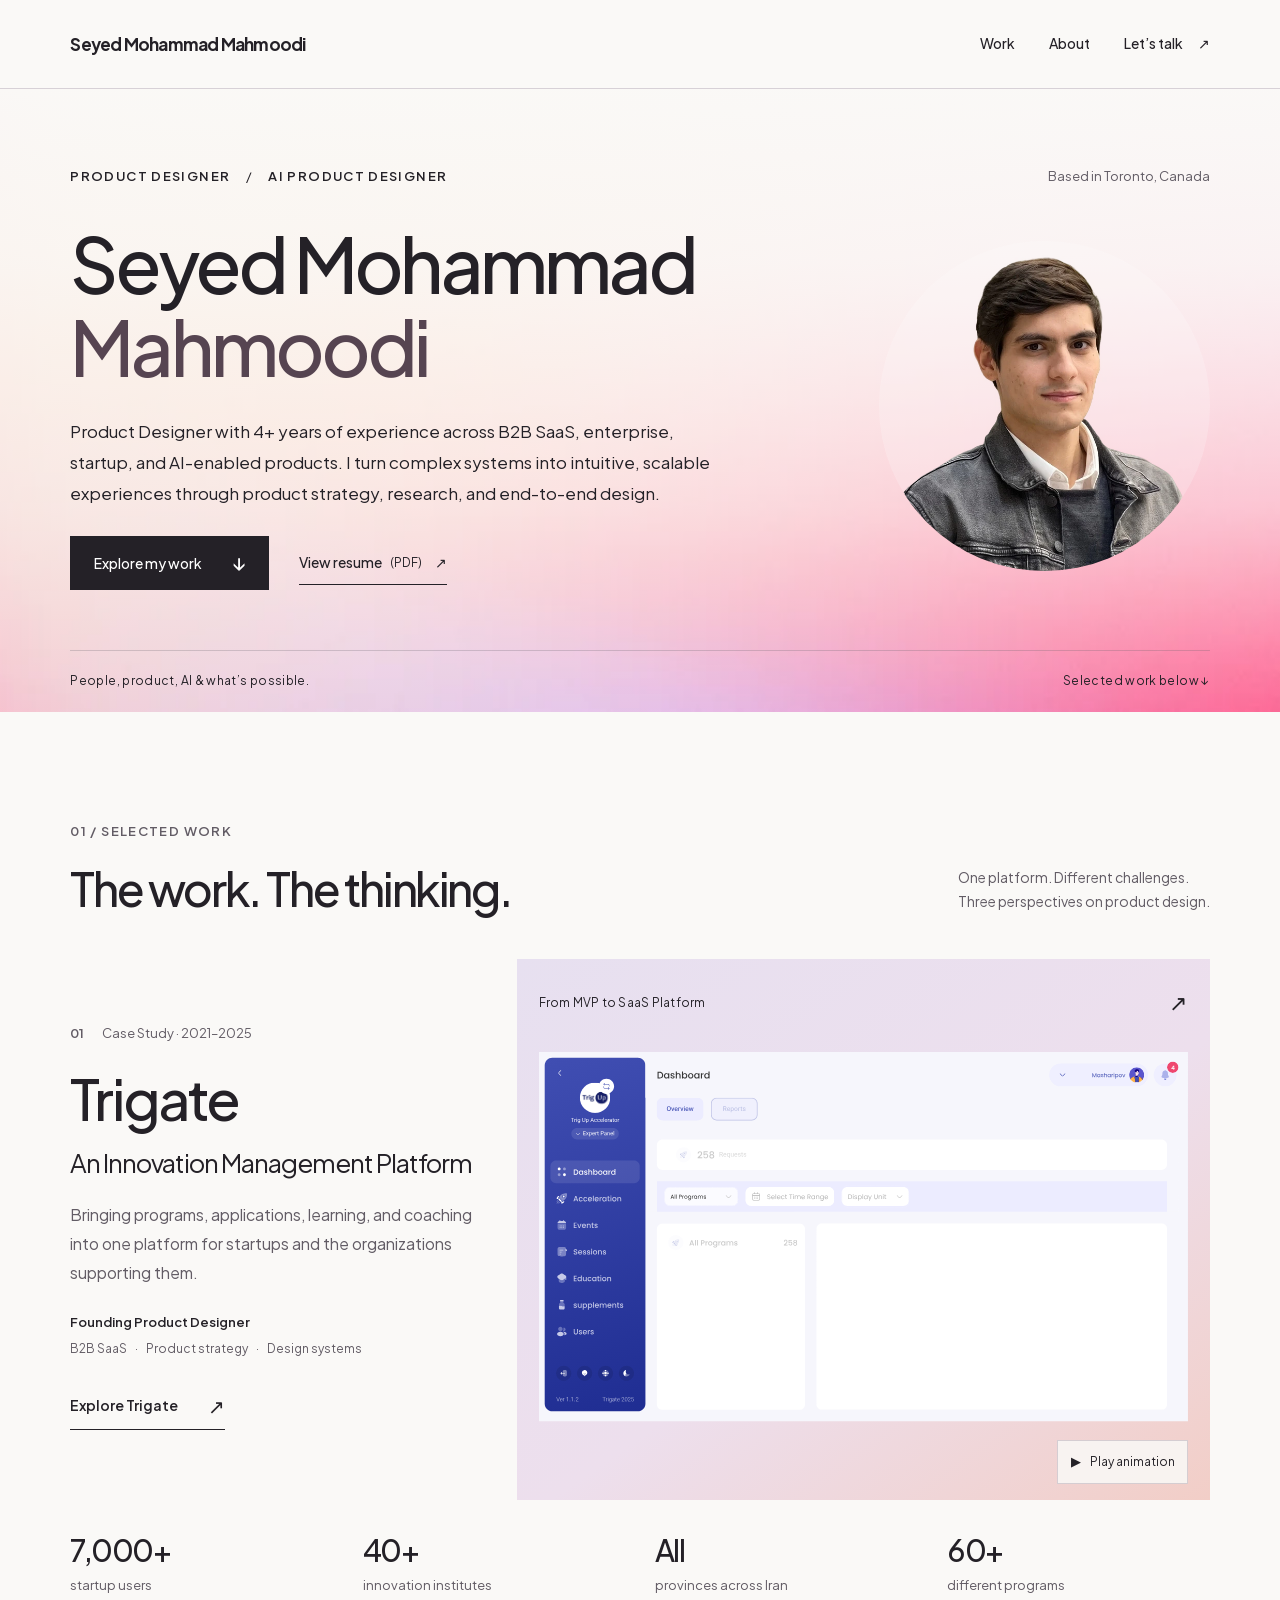
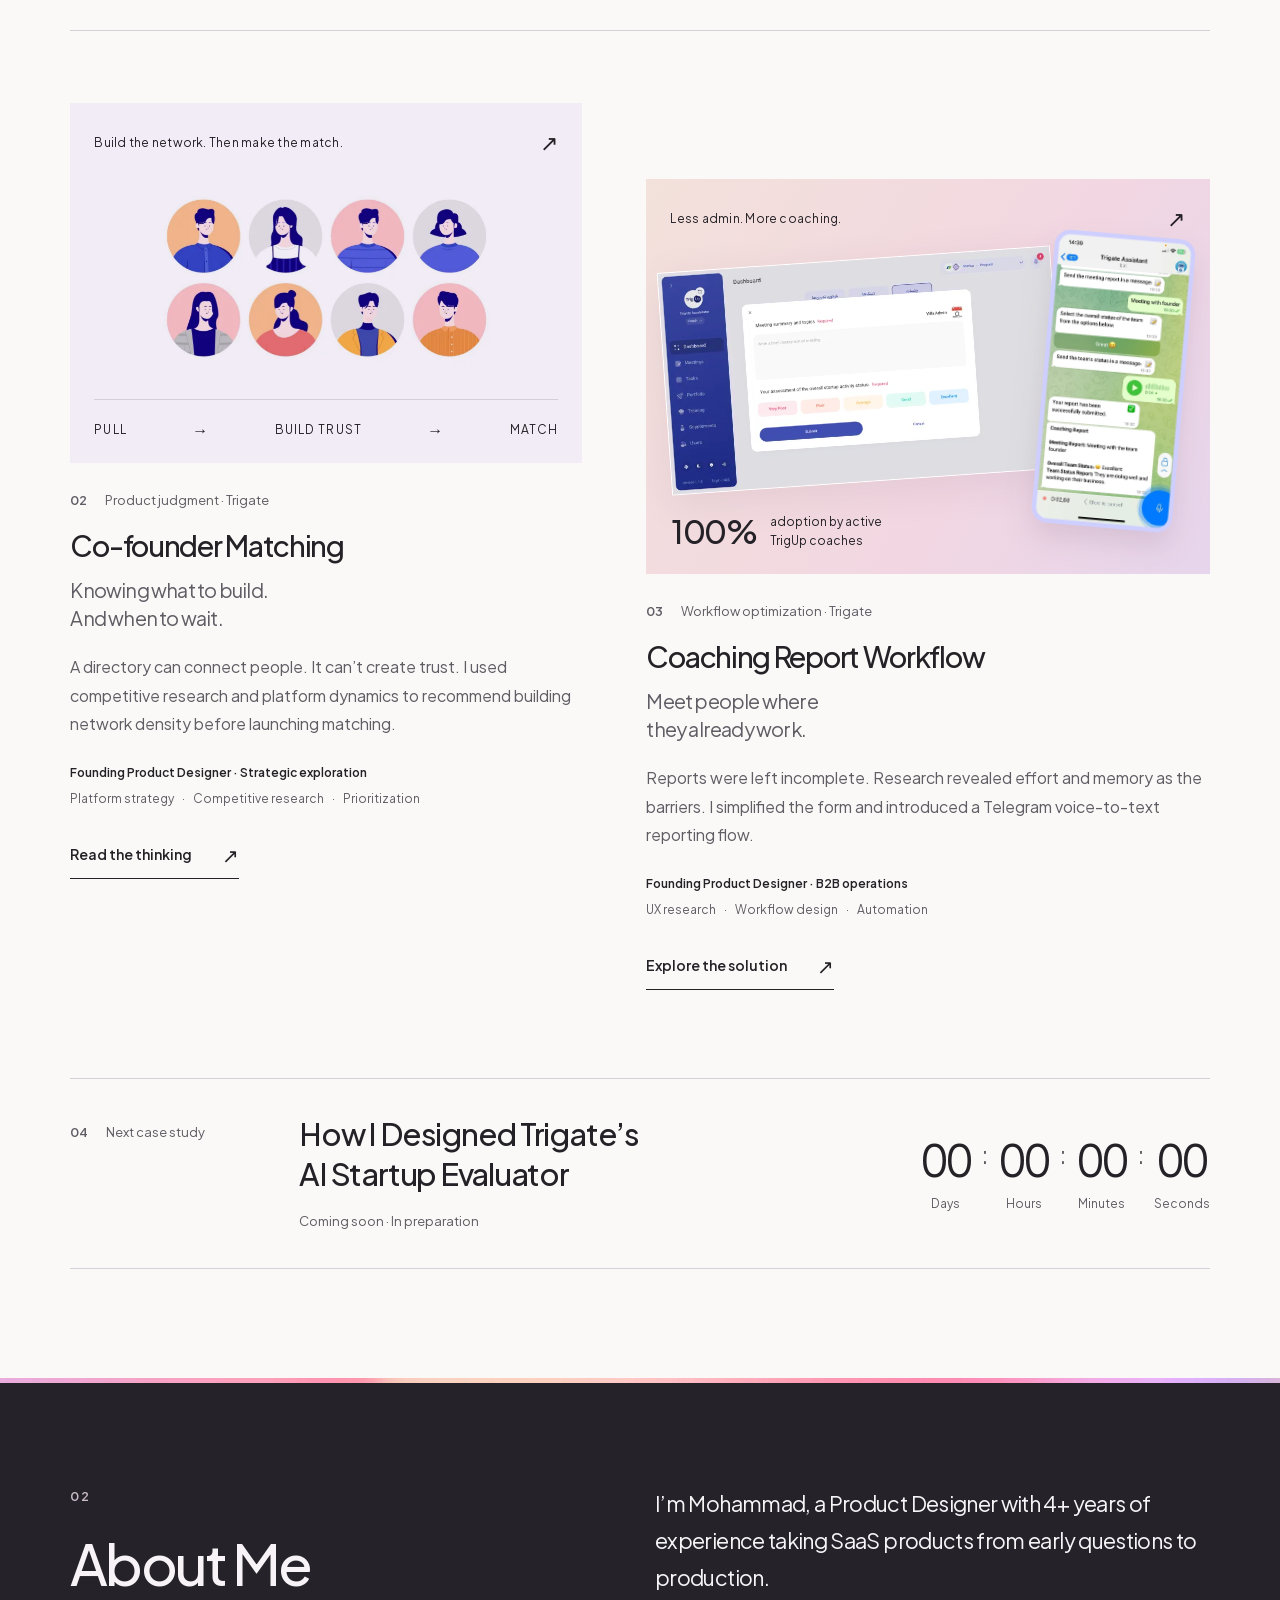
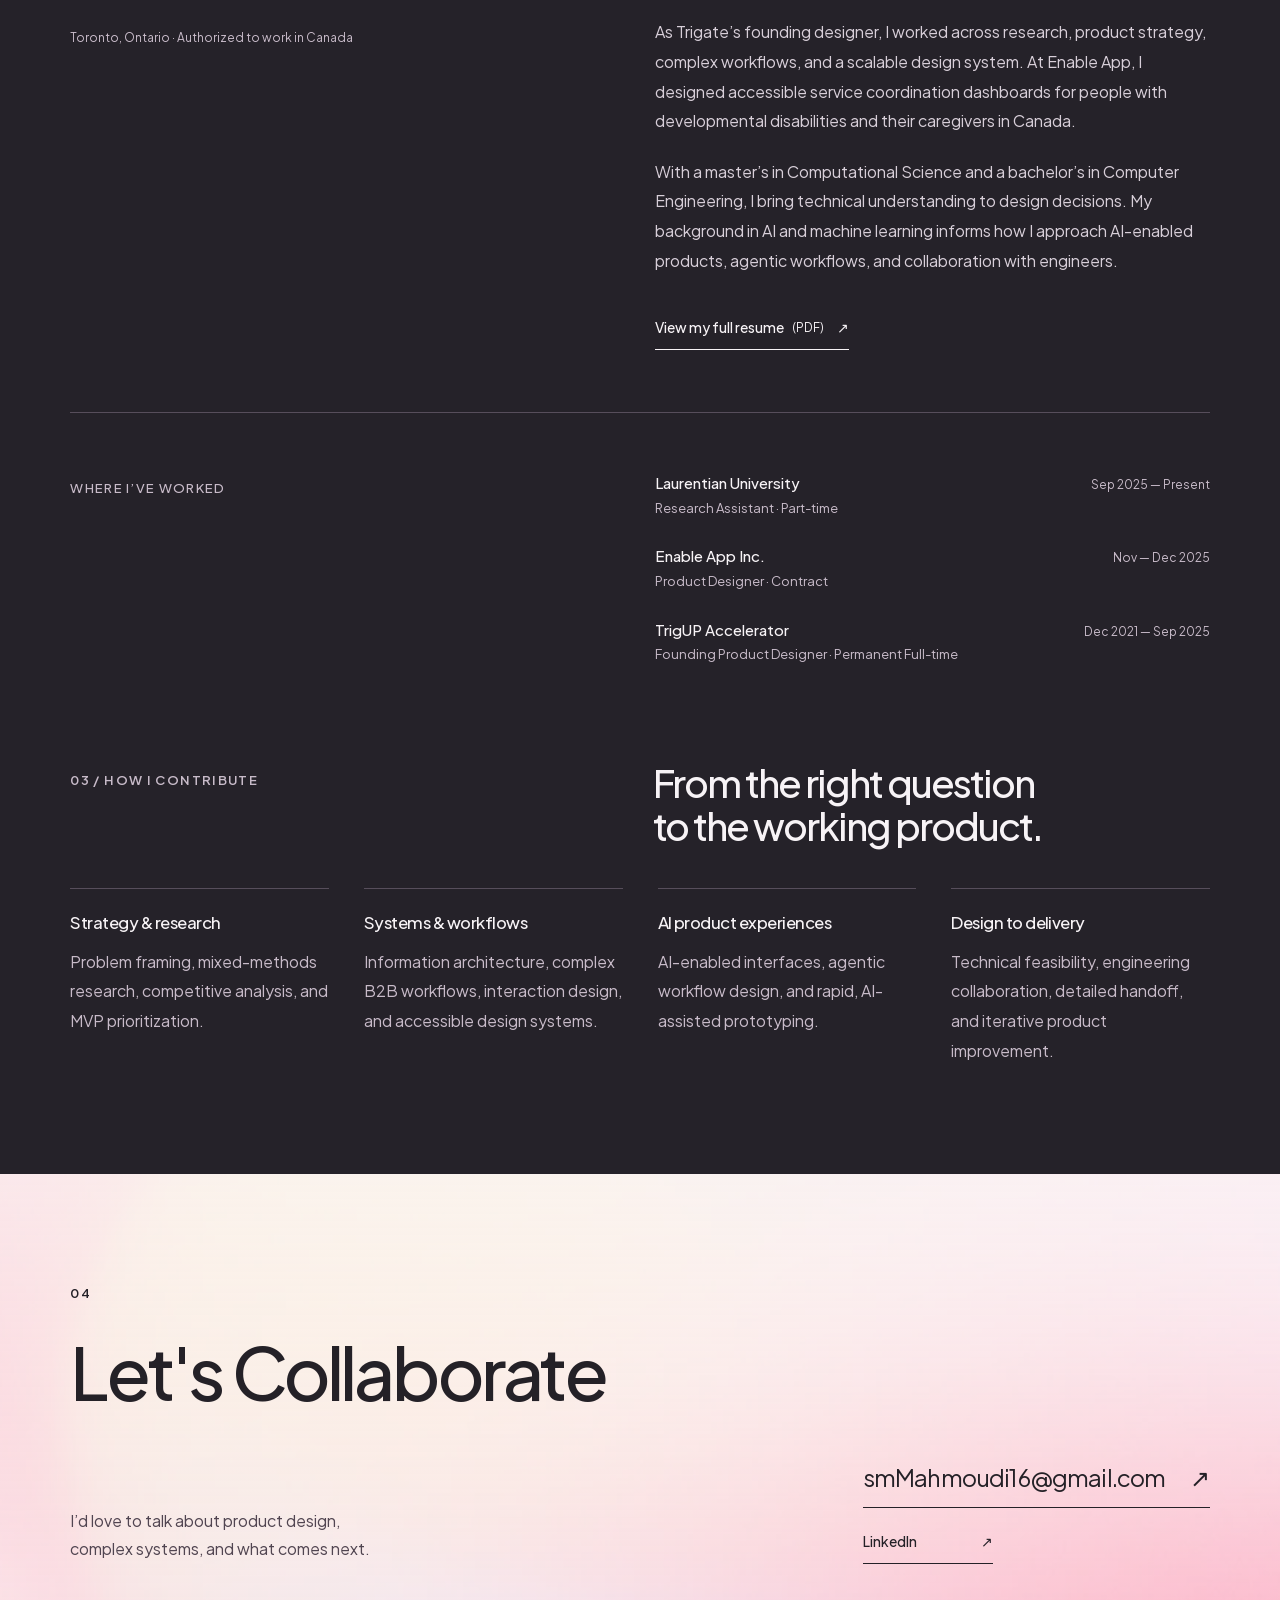
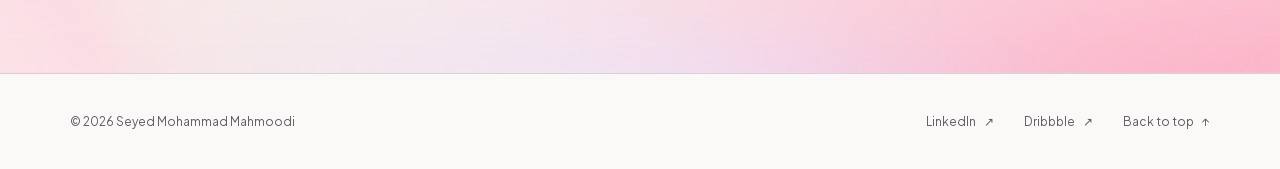
==== commit 4229ef30: "Update Trigate reach metrics and platform caption" ====
--- a/index.html
+++ b/index.html
@@ -25,11 +25,11 @@
   <link rel="icon" type="image/svg+xml" href="assets/favicon.svg">
   <link rel="preload" href="assets/fonts/plus-jakarta-sans-latin.woff2" as="font" type="font/woff2" crossorigin>
   <link rel="preload" href="assets/brand-gradient.webp" as="image" fetchpriority="high">
-  <link rel="stylesheet" href="styles.css?v=20260925-portrait">
+  <link rel="stylesheet" href="styles.css?v=20261006-metrics">
   <script type="application/ld+json">
   {"@context":"https://schema.org","@type":"Person","name":"Seyed Mohammad Mahmoodi","alternateName":"Mohammad Mahmoodi","jobTitle":["Product Designer","AI Product Designer"],"url":"https://mo16000.github.io/portfolio/","email":"mailto:smMahmoudi16@gmail.com","address":{"@type":"PostalAddress","addressLocality":"Toronto","addressRegion":"Ontario","addressCountry":"CA"},"sameAs":["https://www.linkedin.com/in/mo16000/","https://dribbble.com/mo16000"],"knowsAbout":["B2B SaaS Product Design","Enterprise Product Design","AI Product Design","UX Research","Product Strategy","Design Systems"],"alumniOf":[{"@type":"CollegeOrUniversity","name":"Laurentian University"},{"@type":"CollegeOrUniversity","name":"University of Qom"}]}
   </script>
-  <script src="script.js" defer></script>
+  <script src="script.js?v=20261010-countdown" defer></script>
 </head>
 <body>
   <a class="skip-link" href="#main">Skip to content</a>
@@ -78,7 +78,7 @@
         </div>
         <div class="project-visual trigate-visual">
           <a class="animation-link" href="https://mo16000.github.io/Trigate-Case-Study/" aria-label="Explore Trigate, the full case study">
-            <div class="visual-caption"><span>From MVP to white-label SaaS</span><span aria-hidden="true">↗</span></div>
+            <div class="visual-caption"><span>From MVP to SaaS Platform</span><span aria-hidden="true">↗</span></div>
             <div class="animation-stage">
               <img id="trigate-poster" src="assets/trigate-animation-poster.webp" srcset="assets/trigate-animation-poster-640.webp 640w, assets/trigate-animation-poster.webp 1366w" sizes="(max-width: 760px) 100vw, 60vw" width="1366" height="803" loading="lazy" decoding="async" alt="Trigate innovation management platform interface.">
               <div id="trigate-animation" aria-hidden="true"></div>
@@ -86,7 +86,7 @@
           </a>
           <div class="animation-toolbar"><button class="animation-control" type="button" aria-label="Play Trigate animation" hidden><span aria-hidden="true">▶</span> Play animation</button></div>
         </div>
-        <dl class="project-results"><div><dt>6,000+</dt><dd>startup users</dd></div><div><dt>20+</dt><dd>innovation organizations</dd></div><div><dt>All</dt><dd>provinces across Iran</dd></div><div class="results-context"><dt>One connected platform.</dt><dd>Research to production.</dd></div></dl>
+        <dl class="project-results"><div><dt>7,000+</dt><dd>startup users</dd></div><div><dt>40+</dt><dd>innovation institutes</dd></div><div><dt>All</dt><dd>provinces across Iran</dd></div><div><dt>60+</dt><dd>different programs</dd></div></dl>
       </article>
       <div class="secondary-projects">
         <article class="secondary-project matching-project" aria-labelledby="matching-title">
@@ -126,7 +126,7 @@
       <article class="upcoming-project" aria-labelledby="evaluator-title">
         <p class="project-kicker">04 <span>Next case study</span></p>
         <div class="upcoming-copy"><h3 id="evaluator-title">How I Designed Trigate’s<br> AI Startup Evaluator</h3><p id="release-status">Coming soon</p></div>
-        <div class="countdown" data-release="2026-10-05T00:00:00-04:00" role="timer" aria-live="off" aria-label="Countdown to October 5, 2026, midnight Toronto time" hidden>
+        <div class="countdown" data-release="2026-10-10T00:00:00-04:00" role="timer" aria-live="off" aria-label="Countdown to October 10, 2026, midnight Toronto time" hidden>
           <div class="countdown-unit"><span class="countdown-value" data-unit="days">00</span><span class="countdown-label">Days</span></div>
           <span class="countdown-separator" aria-hidden="true">:</span>
           <div class="countdown-unit"><span class="countdown-value" data-unit="hours">00</span><span class="countdown-label">Hours</span></div>
--- a/styles.css
+++ b/styles.css
@@ -6,11 +6,11 @@
   --hover:#51324d;--focus:#653e93;--selection:#e7c3e7;--muted-surface:#f0ecef;--ease:cubic-bezier(.2,.75,.25,1);
   --shell:1280px;--gutter:clamp(24px,5.5vw,88px);--section-space:clamp(76px,8.5vw,128px)
 }
-*,*::before,*::after{box-sizing:border-box}html{scroll-behavior:smooth;scroll-padding-top:100px}body{margin:0;background:var(--background);color:var(--text);font-family:Jakarta,Arial,sans-serif;font-size:16px;line-height:1.65;-webkit-font-smoothing:antialiased}::selection{background:var(--selection);color:var(--text)}a{color:inherit;text-decoration:none}button{font:inherit}img{display:block;max-width:100%;height:auto}h1,h2,h3,p,figure{margin:0}h1,h2,h3{font-weight:500;line-height:1.13;letter-spacing:-.052em}button,a{-webkit-tap-highlight-color:transparent}a:focus-visible,button:focus-visible{outline:3px solid var(--focus);outline-offset:6px}a:hover{color:var(--hover)}.shell{max-width:calc(var(--shell) + var(--gutter)*2);padding-inline:var(--gutter);margin-inline:auto}.sr-only{position:absolute;width:1px;height:1px;padding:0;margin:-1px;overflow:hidden;clip:rect(0,0,0,0);white-space:nowrap;border:0}.skip-link{position:fixed;top:10px;left:20px;padding:12px 22px;background:var(--text);color:#fff;transform:translateY(-160%);z-index:100}.skip-link:focus{transform:translateY(0);color:#fff}.eyebrow{font-size:.8125rem;font-weight:600;letter-spacing:.105em;text-transform:uppercase;line-height:1.6}.eyebrow span{margin:0 12px;font-weight:400}.site-header{position:sticky;top:0;z-index:20;background:var(--background);border-bottom:1px solid var(--border)}.header-inner{height:88px;display:flex;align-items:center;justify-content:space-between;gap:24px}.wordmark{font-size:1.075rem;font-weight:700;letter-spacing:-.045em;white-space:nowrap}.wordmark-dot{color:var(--accent)}nav{display:flex;gap:34px;align-items:center;font-size:.875rem;font-weight:500}nav a{display:inline-flex;min-height:44px;align-items:center;gap:15px;position:relative}nav a::after{content:'';position:absolute;bottom:6px;left:0;right:0;height:1px;background:currentColor;transform:scaleX(0);transform-origin:left;transition:transform .2s var(--ease)}nav a:hover::after,nav a[aria-current="location"]::after{transform:scaleX(1)}.hero{position:relative;background:linear-gradient(180deg,rgba(250,249,247,.99),rgba(250,249,247,.9) 28%,rgba(250,249,247,.58) 67%,rgba(250,249,247,.07)),var(--gradient-image) center bottom/cover;overflow:hidden}.hero-inner{padding-top:clamp(56px,6vw,88px);padding-bottom:60px}.hero-eyebrow{display:flex;justify-content:space-between;gap:24px;align-items:center;margin-bottom:35px}.hero-location{font-size:.8125rem;color:var(--text-secondary)}h1{font-size:clamp(3.15rem,7.35vw,7rem);font-weight:500;line-height:1.09;letter-spacing:-.067em;max-width:1150px}h1 span{color:#564451}.hero-bottom{display:grid;grid-template-columns:minmax(0,650px) 1fr;gap:clamp(40px,8vw,140px);align-items:end;margin-top:38px}.hero-intro>p{max-width:580px;font-size:clamp(1rem,1.35vw,1.1875rem);line-height:1.75}.hero-actions{display:flex;align-items:center;gap:30px;margin-top:28px}.button{display:inline-flex;align-items:center;justify-content:space-between;gap:30px;min-height:54px;padding:13px 23px;font-size:.875rem;font-weight:500;border:1px solid transparent;transition:background .2s,color .2s,transform .2s var(--ease)}.button-primary{background:var(--text);color:var(--surface)}.button-primary:hover{background:var(--hover);color:#fff;transform:translateY(-2px)}.button span{font-size:1.25rem;line-height:1}.text-link{display:inline-flex;gap:8px;min-height:44px;align-items:center;border-bottom:1px solid currentColor;font-size:.875rem;font-weight:500}.small-note{font-size:.75rem;font-weight:400}.text-link>span[aria-hidden]{margin-left:5px}.hero-note{font-size:.875rem;line-height:1.8;justify-self:end;padding-bottom:8px}.hero-note span{display:block;margin-top:13px;color:var(--text-secondary);font-size:.8125rem}.hero-baseline{display:flex;align-items:center;justify-content:space-between;gap:24px;padding-top:21px;padding-bottom:21px;position:relative;font-size:.75rem;letter-spacing:.03em}.hero-baseline::before{content:'';position:absolute;top:0;left:var(--gutter);right:var(--gutter);border-top:1px solid #625c6540}.work-section{padding-top:var(--section-space);padding-bottom:var(--section-space)}.section-heading{display:flex;align-items:end;justify-content:space-between;gap:40px;margin-bottom:45px}.section-heading .eyebrow{color:var(--text-secondary);margin-bottom:20px}h2{font-size:clamp(2.1rem,3.6vw,3.5rem)}.section-heading>p{font-size:.875rem;line-height:1.7;color:var(--text-secondary);max-width:320px}.featured-project{display:grid;grid-template-columns:minmax(0,.85fr) minmax(0,1.45fr);gap:0 40px}.featured-copy{padding:24px 0 30px;align-self:center}.project-kicker{font-size:.8125rem;font-weight:600;display:flex;gap:18px;align-items:center;color:var(--text-secondary)}.project-kicker>span{font-weight:400}.featured-copy h3{font-size:clamp(2.8rem,4.4vw,4.4rem);margin-top:23px}.project-deck{font-size:clamp(1.4rem,2vw,1.85rem);line-height:1.4;letter-spacing:-.04em;margin-top:14px}.project-description{font-size:1rem;line-height:1.8;color:var(--text-secondary);margin-top:21px;max-width:410px}.role{font-size:.8125rem;font-weight:600;margin-top:24px}.capability-line{font-size:.75rem;color:var(--text-secondary);margin-top:5px;line-height:1.8}.capability-line span{padding:0 6px}.case-link{display:inline-flex;align-items:center;gap:30px;min-height:48px;border-bottom:1px solid var(--text);font-size:.875rem;font-weight:600;margin-top:22px;transition:gap .25s var(--ease)}.case-link:hover{gap:40px}.case-link span{font-size:1.25rem;font-weight:400}.project-visual{position:relative;display:block;overflow:hidden;background:var(--surface-soft);color:var(--text)}.trigate-visual{min-height:510px;padding:27px 32px 0;background:linear-gradient(145deg,#e7e0f0,#eddfed 55%,#f2cec7)}.visual-caption{display:flex;justify-content:space-between;align-items:center;gap:15px;font-size:.75rem;letter-spacing:.02em;margin-bottom:50px}.visual-caption span:last-child{font-size:1.35rem}.trigate-visual img{width:108%;max-width:none;border:1px solid #fff;border-radius:5px;box-shadow:0 24px 55px #3a254525;transform:translateX(7%);transition:transform .6s var(--ease)}.trigate-visual:hover img{transform:translateX(5%) translateY(-6px)}.project-results{grid-column:1/-1;display:grid;grid-template-columns:1fr 1.2fr 1fr 1.25fr;gap:30px;border-bottom:1px solid var(--border);margin:0;padding:29px 0 34px}.project-results dt{font-size:1.875rem;line-height:1.4;letter-spacing:-.05em;font-weight:500}.project-results dd{font-size:.8125rem;color:var(--text-secondary);margin:4px 0 0}.project-results .results-context{border-left:1px solid var(--border);padding-left:34px;align-self:center}.project-results .results-context dt{font-size:.875rem;letter-spacing:0}
+*,*::before,*::after{box-sizing:border-box}html{scroll-behavior:smooth;scroll-padding-top:100px}body{margin:0;background:var(--background);color:var(--text);font-family:Jakarta,Arial,sans-serif;font-size:16px;line-height:1.65;-webkit-font-smoothing:antialiased}::selection{background:var(--selection);color:var(--text)}a{color:inherit;text-decoration:none}button{font:inherit}img{display:block;max-width:100%;height:auto}h1,h2,h3,p,figure{margin:0}h1,h2,h3{font-weight:500;line-height:1.13;letter-spacing:-.052em}button,a{-webkit-tap-highlight-color:transparent}a:focus-visible,button:focus-visible{outline:3px solid var(--focus);outline-offset:6px}a:hover{color:var(--hover)}.shell{max-width:calc(var(--shell) + var(--gutter)*2);padding-inline:var(--gutter);margin-inline:auto}.sr-only{position:absolute;width:1px;height:1px;padding:0;margin:-1px;overflow:hidden;clip:rect(0,0,0,0);white-space:nowrap;border:0}.skip-link{position:fixed;top:10px;left:20px;padding:12px 22px;background:var(--text);color:#fff;transform:translateY(-160%);z-index:100}.skip-link:focus{transform:translateY(0);color:#fff}.eyebrow{font-size:.8125rem;font-weight:600;letter-spacing:.105em;text-transform:uppercase;line-height:1.6}.eyebrow span{margin:0 12px;font-weight:400}.site-header{position:sticky;top:0;z-index:20;background:var(--background);border-bottom:1px solid var(--border)}.header-inner{height:88px;display:flex;align-items:center;justify-content:space-between;gap:24px}.wordmark{font-size:1.075rem;font-weight:700;letter-spacing:-.045em;white-space:nowrap}.wordmark-dot{color:var(--accent)}nav{display:flex;gap:34px;align-items:center;font-size:.875rem;font-weight:500}nav a{display:inline-flex;min-height:44px;align-items:center;gap:15px;position:relative}nav a::after{content:'';position:absolute;bottom:6px;left:0;right:0;height:1px;background:currentColor;transform:scaleX(0);transform-origin:left;transition:transform .2s var(--ease)}nav a:hover::after,nav a[aria-current="location"]::after{transform:scaleX(1)}.hero{position:relative;background:linear-gradient(180deg,rgba(250,249,247,.99),rgba(250,249,247,.9) 28%,rgba(250,249,247,.58) 67%,rgba(250,249,247,.07)),var(--gradient-image) center bottom/cover;overflow:hidden}.hero-inner{padding-top:clamp(56px,6vw,88px);padding-bottom:60px}.hero-eyebrow{display:flex;justify-content:space-between;gap:24px;align-items:center;margin-bottom:35px}.hero-location{font-size:.8125rem;color:var(--text-secondary)}h1{font-size:clamp(3.15rem,7.35vw,7rem);font-weight:500;line-height:1.09;letter-spacing:-.067em;max-width:1150px}h1 span{color:#564451}.hero-bottom{display:grid;grid-template-columns:minmax(0,650px) 1fr;gap:clamp(40px,8vw,140px);align-items:end;margin-top:38px}.hero-intro>p{max-width:580px;font-size:clamp(1rem,1.35vw,1.1875rem);line-height:1.75}.hero-actions{display:flex;align-items:center;gap:30px;margin-top:28px}.button{display:inline-flex;align-items:center;justify-content:space-between;gap:30px;min-height:54px;padding:13px 23px;font-size:.875rem;font-weight:500;border:1px solid transparent;transition:background .2s,color .2s,transform .2s var(--ease)}.button-primary{background:var(--text);color:var(--surface)}.button-primary:hover{background:var(--hover);color:#fff;transform:translateY(-2px)}.button span{font-size:1.25rem;line-height:1}.text-link{display:inline-flex;gap:8px;min-height:44px;align-items:center;border-bottom:1px solid currentColor;font-size:.875rem;font-weight:500}.small-note{font-size:.75rem;font-weight:400}.text-link>span[aria-hidden]{margin-left:5px}.hero-note{font-size:.875rem;line-height:1.8;justify-self:end;padding-bottom:8px}.hero-note span{display:block;margin-top:13px;color:var(--text-secondary);font-size:.8125rem}.hero-baseline{display:flex;align-items:center;justify-content:space-between;gap:24px;padding-top:21px;padding-bottom:21px;position:relative;font-size:.75rem;letter-spacing:.03em}.hero-baseline::before{content:'';position:absolute;top:0;left:var(--gutter);right:var(--gutter);border-top:1px solid #625c6540}.work-section{padding-top:var(--section-space);padding-bottom:var(--section-space)}.section-heading{display:flex;align-items:end;justify-content:space-between;gap:40px;margin-bottom:45px}.section-heading .eyebrow{color:var(--text-secondary);margin-bottom:20px}h2{font-size:clamp(2.1rem,3.6vw,3.5rem)}.section-heading>p{font-size:.875rem;line-height:1.7;color:var(--text-secondary);max-width:320px}.featured-project{display:grid;grid-template-columns:minmax(0,.85fr) minmax(0,1.45fr);gap:0 40px}.featured-copy{padding:24px 0 30px;align-self:center}.project-kicker{font-size:.8125rem;font-weight:600;display:flex;gap:18px;align-items:center;color:var(--text-secondary)}.project-kicker>span{font-weight:400}.featured-copy h3{font-size:clamp(2.8rem,4.4vw,4.4rem);margin-top:23px}.project-deck{font-size:clamp(1.4rem,2vw,1.85rem);line-height:1.4;letter-spacing:-.04em;margin-top:14px}.project-description{font-size:1rem;line-height:1.8;color:var(--text-secondary);margin-top:21px;max-width:410px}.role{font-size:.8125rem;font-weight:600;margin-top:24px}.capability-line{font-size:.75rem;color:var(--text-secondary);margin-top:5px;line-height:1.8}.capability-line span{padding:0 6px}.case-link{display:inline-flex;align-items:center;gap:30px;min-height:48px;border-bottom:1px solid var(--text);font-size:.875rem;font-weight:600;margin-top:22px;transition:gap .25s var(--ease)}.case-link:hover{gap:40px}.case-link span{font-size:1.25rem;font-weight:400}.project-visual{position:relative;display:block;overflow:hidden;background:var(--surface-soft);color:var(--text)}.trigate-visual{min-height:510px;padding:27px 32px 0;background:linear-gradient(145deg,#e7e0f0,#eddfed 55%,#f2cec7)}.visual-caption{display:flex;justify-content:space-between;align-items:center;gap:15px;font-size:.75rem;letter-spacing:.02em;margin-bottom:50px}.visual-caption span:last-child{font-size:1.35rem}.trigate-visual img{width:108%;max-width:none;border:1px solid #fff;border-radius:5px;box-shadow:0 24px 55px #3a254525;transform:translateX(7%);transition:transform .6s var(--ease)}.trigate-visual:hover img{transform:translateX(5%) translateY(-6px)}.project-results{grid-column:1/-1;display:grid;grid-template-columns:repeat(4,minmax(0,1fr));gap:30px;border-bottom:1px solid var(--border);margin:0;padding:29px 0 34px}.project-results dt{font-size:1.875rem;line-height:1.4;letter-spacing:-.05em;font-weight:500}.project-results dd{font-size:.8125rem;color:var(--text-secondary);margin:4px 0 0}
 .secondary-projects{display:grid;grid-template-columns:1fr 1.1fr;gap:64px;padding-top:72px}.coaching-project{padding-top:76px}.secondary-copy{padding-top:27px}.secondary-copy h3{font-size:clamp(1.55rem,2.25vw,2.3rem);margin-top:16px;letter-spacing:-.045em;line-height:1.2}.secondary-copy .project-deck{font-size:clamp(1.2rem,1.55vw,1.5rem);color:var(--text-secondary);margin-top:14px}.secondary-copy .project-description{max-width:100%;font-size:.9375rem}.secondary-copy .role{font-size:.75rem}.matching-visual{height:360px;padding:22px 24px 20px;background:#f1ecf5;display:flex;flex-direction:column;justify-content:space-between}.matching-visual .visual-caption{margin-bottom:14px}.matching-visual img{mix-blend-mode:multiply;width:100%;max-height:248px;object-fit:contain;transition:transform .6s var(--ease)}.matching-visual:hover img{transform:scale(1.035)}.strategy-sequence{display:flex;gap:12px;align-items:center;justify-content:space-between;font-size:.6875rem;text-transform:uppercase;letter-spacing:.09em;padding-top:17px;border-top:1px solid #24212725;margin-top:18px}.strategy-sequence span:nth-child(even){font-size:1rem}.coaching-visual{height:395px;padding:22px 24px;background:linear-gradient(120deg,#f3e1db,#f2d7e2 60%,#e6d5ec)}.coaching-visual .visual-caption{margin-bottom:0}.coaching-screen{position:absolute;left:22px;top:105px;width:78%;border:1px solid #fff;box-shadow:0 10px 40px #51324d16;transform:rotate(-4deg);transition:transform .6s var(--ease)}.telegram-screen{position:absolute;width:30%;max-width:159px;right:26px;top:66px;filter:drop-shadow(0 14px 14px #51324d20);transform:rotate(5deg);transition:transform .6s var(--ease)}.coaching-visual:hover .coaching-screen{transform:rotate(-2deg) translateY(-4px)}.coaching-visual:hover .telegram-screen{transform:rotate(3deg) translateY(-5px)}.visual-result{position:absolute;left:25px;bottom:24px;display:flex;align-items:center;gap:14px}.visual-result strong{font-size:2rem;font-weight:500;letter-spacing:-.05em;line-height:1.2}.visual-result span{font-size:.6875rem;line-height:1.6}.upcoming-project{margin-top:88px;padding:35px 0;border-top:1px solid var(--border);border-bottom:1px solid var(--border);display:grid;grid-template-columns:.6fr 1.8fr .6fr;gap:30px;align-items:center}.upcoming-project .project-kicker{align-self:start;margin-top:8px}.upcoming-copy h3{font-size:clamp(1.5rem,2.4vw,2.35rem);letter-spacing:-.04em;line-height:1.3}.upcoming-copy p{font-size:.8125rem;color:var(--text-secondary);margin-top:17px}.date-divider{margin-inline:14px;color:var(--accent)}.countdown{justify-self:end;display:flex;flex-direction:column;align-items:center;min-width:90px}.countdown-value{font-size:3.8rem;line-height:1.15;letter-spacing:-.06em;font-variant-numeric:tabular-nums}.countdown-label{font-size:.75rem;color:var(--text-secondary);margin-top:6px}.countdown.is-due .countdown-value{font-size:1.125rem;letter-spacing:0;line-height:1.5;text-align:center;max-width:110px}.about-section{background:#252229;color:#f7f3f6;padding-block:var(--section-space);position:relative}.about-section::before{content:'';position:absolute;top:0;left:0;right:0;height:5px;background:var(--gradient-image) center/cover}.about-intro{display:grid;grid-template-columns:1fr 1.12fr;gap:clamp(50px,7vw,120px)}.about-section .eyebrow{color:#c8bbc9}.about-intro h2{font-size:clamp(2.5rem,4.4vw,4.2rem);margin-top:25px}.about-location{font-size:.75rem;color:#c8bbc9;margin-top:32px}.about-story>p{color:#d8cfd9;font-size:1rem;line-height:1.85;margin-bottom:21px}.about-story>p:first-child{font-size:1.35rem;line-height:1.7;letter-spacing:-.03em;color:#f7f3f6}.about-section a:hover{color:#f1a7d1}.about-section a:focus-visible{outline-color:#f1a7d1}.about-story .text-link{margin-top:10px}.experience{display:grid;grid-template-columns:1fr 1.12fr;gap:clamp(50px,7vw,120px);padding-top:58px;margin-top:62px;border-top:1px solid #574e5b}.experience h3{font-size:.8125rem;letter-spacing:.1em;font-weight:500;padding-top:7px}.experience-list{list-style:none;margin:0;padding:0}.experience-list li{display:flex;justify-content:space-between;gap:20px;margin-bottom:25px}.experience-list li:last-child{margin-bottom:0}.experience h4{margin:0;font-size:.9375rem;font-weight:500}.experience-list p{font-size:.8125rem;color:#c8bbc9;margin-top:2px}.experience-list li>span{font-size:.75rem;color:#c8bbc9;padding-top:4px;white-space:nowrap}.capabilities{padding-top:95px}.capabilities-heading{display:flex;justify-content:space-between;align-items:start;gap:40px;margin-bottom:40px}.capabilities-heading .eyebrow{padding-top:9px}.capabilities h2{font-size:clamp(1.8rem,3vw,2.9rem);width:calc(52.8% - 45px)}.capability-grid{display:grid;grid-template-columns:repeat(4,minmax(0,1fr));gap:35px}.capability-grid>div{border-top:1px solid #574e5b;padding-top:21px}.capability-number{font-size:.75rem;color:#ddafce}.capability-grid h3{font-size:1.05rem;letter-spacing:-.03em;font-weight:500;margin-top:24px;line-height:1.5}.capability-grid p{font-size:.875rem;color:#c8bbc9;line-height:1.85;margin-top:12px}.contact-section{background:linear-gradient(180deg,rgba(250,249,247,.85),rgba(250,249,247,.58)),var(--gradient-image) center/cover;padding-block:var(--section-space)}.contact-inner h2{font-size:clamp(2.8rem,5.7vw,5.5rem);line-height:1.16;margin-top:25px}.contact-bottom{display:flex;justify-content:space-between;align-items:end;gap:40px;margin-top:35px}.contact-bottom p{font-size:1rem;color:#514551;line-height:1.8}.contact-email{font-size:clamp(1rem,1.85vw,1.8rem);letter-spacing:-.035em;padding:10px 0;border-bottom:1px solid var(--text);display:flex;gap:25px;align-items:center;transition:gap .25s var(--ease)}.contact-email:hover{gap:33px}.site-footer{border-top:1px solid var(--border)}.footer-inner{min-height:95px;display:flex;justify-content:space-between;align-items:center;gap:30px;font-size:.75rem;color:var(--text-secondary)}.footer-links{display:flex;gap:30px}.footer-links a{min-height:44px;display:inline-flex;align-items:center;gap:8px}.footer-links a:hover{text-decoration:underline;text-underline-offset:5px}
 @media(min-width:1700px){.hero-inner{padding-top:95px;padding-bottom:85px}}
-@media(max-width:1000px){.header-inner{height:78px}.hero-bottom{grid-template-columns:1.5fr 1fr;gap:35px}.hero-note{font-size:.8125rem}.featured-project{gap:0 30px;grid-template-columns:1fr 1.2fr}.trigate-visual{min-height:440px;padding:22px 20px 0}.trigate-visual img{width:135%;transform:translateX(1%);margin-top:70px}.trigate-visual:hover img{transform:translateY(-5px)}.project-results{gap:20px}.project-results .results-context{padding-left:24px}}
-@media(max-width:760px){:root{--gutter:24px;--section-space:76px}.header-inner{height:76px;gap:14px}.wordmark{font-size:.9375rem}nav{gap:20px;font-size:.8125rem}nav .nav-contact{display:none}.hero-inner{padding-top:48px;padding-bottom:36px}.hero-eyebrow{display:block;margin-bottom:28px}.hero-eyebrow .eyebrow{font-size:.75rem;letter-spacing:.055em}.hero-location{display:none}h1{font-size:clamp(2.625rem,7.8vw,4.7rem);line-height:1.13;letter-spacing:-.06em}.hero-bottom{display:block;margin-top:26px}.hero-intro>p{font-size:1rem;max-width:520px}.hero-actions{gap:24px;margin-top:26px;flex-wrap:wrap}.button{padding:12px 19px;gap:24px}.hero-note{display:none}.hero-baseline{font-size:.6875rem;padding-block:18px}.hero-baseline>span:last-child{display:none}.section-heading{display:block;margin-bottom:32px}.section-heading .eyebrow{margin-bottom:14px}.section-heading>p{margin-top:18px}.featured-project{display:flex;flex-direction:column;gap:0}.featured-copy{padding:0 0 28px;align-self:stretch}.featured-copy h3{font-size:3.2rem;margin-top:18px}.project-deck{font-size:1.6rem}.project-deck br{display:none}.project-description{margin-top:16px;max-width:540px}.role{margin-top:20px}.case-link{margin-top:16px}.trigate-visual{min-height:0;height:360px;padding:22px}.trigate-visual img{width:100%;transform:none;margin-top:0}.trigate-visual .visual-caption{margin-bottom:26px}.trigate-visual:hover img{transform:translateY(-4px)}.project-results{grid-template-columns:1fr 1fr 1fr;gap:10px;padding:24px 0}.project-results dt{font-size:1.55rem}.project-results dd{font-size:.75rem;line-height:1.6;max-width:130px}.project-results .results-context{display:none}}
+@media(max-width:1000px){.header-inner{height:78px}.hero-bottom{grid-template-columns:1.5fr 1fr;gap:35px}.hero-note{font-size:.8125rem}.featured-project{gap:0 30px;grid-template-columns:1fr 1.2fr}.trigate-visual{min-height:440px;padding:22px 20px 0}.trigate-visual img{width:135%;transform:translateX(1%);margin-top:70px}.trigate-visual:hover img{transform:translateY(-5px)}.project-results{gap:20px}}
+@media(max-width:760px){:root{--gutter:24px;--section-space:76px}.header-inner{height:76px;gap:14px}.wordmark{font-size:.9375rem}nav{gap:20px;font-size:.8125rem}nav .nav-contact{display:none}.hero-inner{padding-top:48px;padding-bottom:36px}.hero-eyebrow{display:block;margin-bottom:28px}.hero-eyebrow .eyebrow{font-size:.75rem;letter-spacing:.055em}.hero-location{display:none}h1{font-size:clamp(2.625rem,7.8vw,4.7rem);line-height:1.13;letter-spacing:-.06em}.hero-bottom{display:block;margin-top:26px}.hero-intro>p{font-size:1rem;max-width:520px}.hero-actions{gap:24px;margin-top:26px;flex-wrap:wrap}.button{padding:12px 19px;gap:24px}.hero-note{display:none}.hero-baseline{font-size:.6875rem;padding-block:18px}.hero-baseline>span:last-child{display:none}.section-heading{display:block;margin-bottom:32px}.section-heading .eyebrow{margin-bottom:14px}.section-heading>p{margin-top:18px}.featured-project{display:flex;flex-direction:column;gap:0}.featured-copy{padding:0 0 28px;align-self:stretch}.featured-copy h3{font-size:3.2rem;margin-top:18px}.project-deck{font-size:1.6rem}.project-deck br{display:none}.project-description{margin-top:16px;max-width:540px}.role{margin-top:20px}.case-link{margin-top:16px}.trigate-visual{min-height:0;height:360px;padding:22px}.trigate-visual img{width:100%;transform:none;margin-top:0}.trigate-visual .visual-caption{margin-bottom:26px}.trigate-visual:hover img{transform:translateY(-4px)}.project-results{grid-template-columns:repeat(2,minmax(0,1fr));gap:24px 20px;padding:24px 0}.project-results dt{font-size:1.55rem}.project-results dd{font-size:.75rem;line-height:1.6;max-width:130px}}
 @media(max-width:1000px){.secondary-projects{gap:36px}.matching-visual{height:305px}.coaching-visual{height:335px}.telegram-screen{right:20px}.coaching-screen{top:108px}.visual-result strong{font-size:1.75rem}.visual-result{gap:10px;bottom:22px}.upcoming-project{grid-template-columns:.6fr 1.8fr .4fr;gap:20px}.upcoming-project .project-kicker{flex-direction:column;align-items:start;gap:4px}.about-intro,.experience{gap:50px}.capabilities h2{width:calc(52.8% - 25px)}.experience-list li{flex-wrap:wrap;gap:3px}.experience-list li>span{padding-top:0}.capability-grid{grid-template-columns:1fr 1fr;gap:35px 45px}}
 @media(max-width:760px){.secondary-projects{display:flex;flex-direction:column;gap:58px;padding-top:50px}.coaching-project{padding-top:0}.secondary-copy{padding-top:24px}.secondary-copy h3{font-size:1.85rem}.secondary-copy .project-deck{font-size:1.25rem}.secondary-copy .project-deck br{display:none}.secondary-copy .project-description{font-size:1rem}.secondary-copy .role{font-size:.8125rem}.capability-line{font-size:.75rem}.matching-visual{height:auto;min-height:300px;padding:20px}.matching-visual img{max-height:260px}.coaching-visual{height:360px;padding:20px}.coaching-screen{top:100px;width:79%;left:15px}.telegram-screen{width:30%;right:20px;top:60px;max-width:145px}.visual-result{left:20px;bottom:25px;gap:14px}.visual-result strong{font-size:2rem}.upcoming-project{margin-top:58px;padding-block:26px;grid-template-columns:minmax(0,1fr) 70px;gap:20px 12px}.upcoming-project .project-kicker{grid-column:1/-1;flex-direction:row;gap:18px;margin:0}.upcoming-copy h3{font-size:1.6rem}.upcoming-copy h3 br{display:none}.upcoming-copy p{font-size:.75rem;line-height:1.9}.date-divider{margin-inline:8px}.countdown{min-width:65px}.countdown-value{font-size:3.2rem}.countdown-label{font-size:.6875rem}.about-intro,.experience{display:block}.about-intro h2{font-size:3rem;margin-top:20px}.about-location{margin-top:22px;font-size:.75rem}.about-story{margin-top:32px}.about-story>p:first-child{font-size:1.25rem}.about-story>p{font-size:1rem}.experience{margin-top:42px;padding-top:30px}.experience-list{margin-top:26px}.experience-list li{justify-content:space-between;flex-wrap:nowrap;gap:10px}.experience-list li>span{font-size:.6875rem;padding-top:4px}.experience-list p{font-size:.75rem}.capabilities{padding-top:64px}.capabilities-heading{display:block;margin-bottom:28px}.capabilities h2{width:auto;margin-top:20px;font-size:2rem}.capability-grid{gap:28px 25px}.capability-grid h3{font-size:1rem;margin-top:16px}.capability-grid p{font-size:.875rem;line-height:1.75}.contact-inner h2{font-size:clamp(2.25rem,7.5vw,3.6rem)}.contact-bottom{display:block;margin-top:24px}.contact-bottom p{font-size:1rem}.contact-email{display:inline-flex;font-size:clamp(1rem,4vw,1.4rem);gap:18px;margin-top:22px}.footer-inner{padding-block:25px;display:block;min-height:0;font-size:.75rem}.footer-links{gap:27px;margin-top:10px}}
 @media(max-width:380px){:root{--gutter:20px}nav{gap:14px}.wordmark{font-size:.875rem}h1{font-size:2.45rem}.hero-eyebrow .eyebrow{font-size:.6875rem}.hero-actions{gap:18px}.text-link{font-size:.8125rem}.button{font-size:.8125rem;padding-inline:17px}.small-note{display:none}.trigate-visual{height:295px}.coaching-visual{height:325px}.matching-visual{min-height:275px}.upcoming-copy h3{font-size:1.4rem}.upcoming-copy p time{display:block}.date-divider{display:none}.capability-grid{grid-template-columns:1fr}.experience-list li{flex-wrap:wrap}.contact-email{font-size:1rem}.footer-links{gap:22px}}
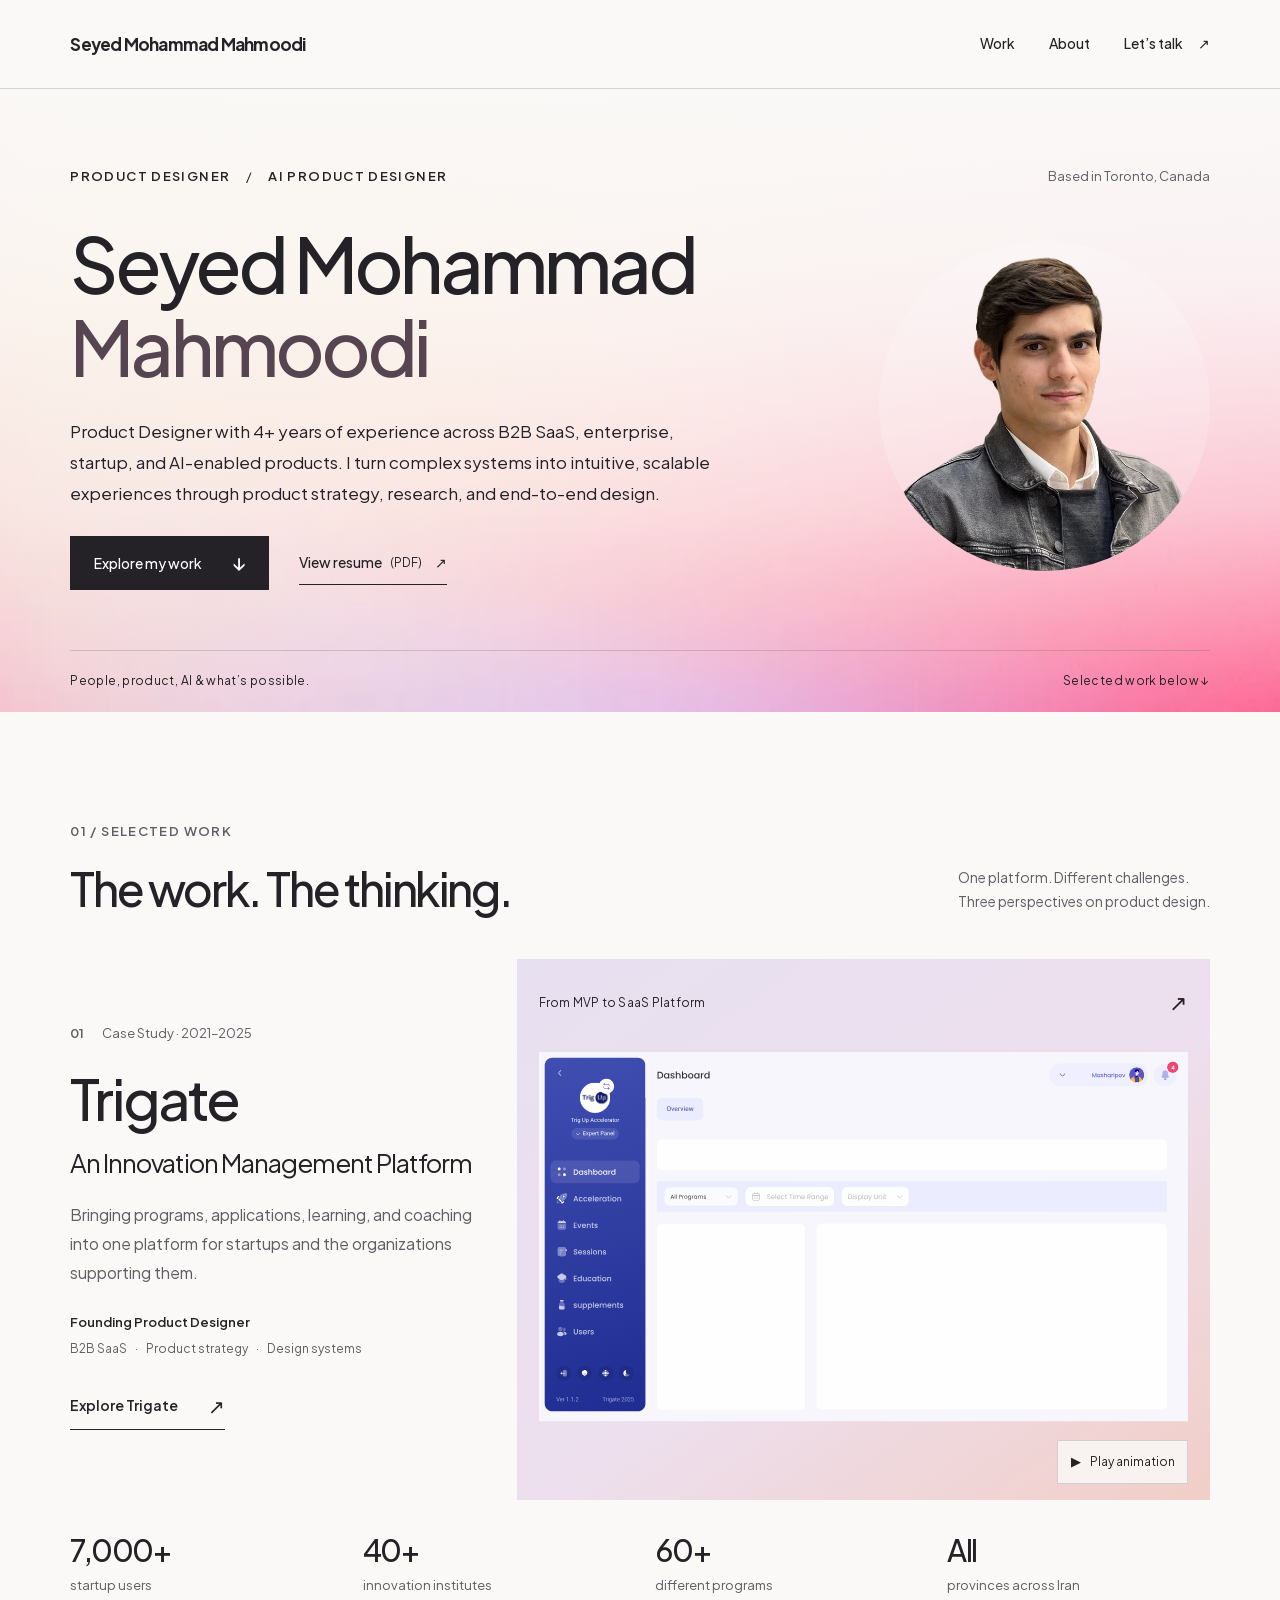
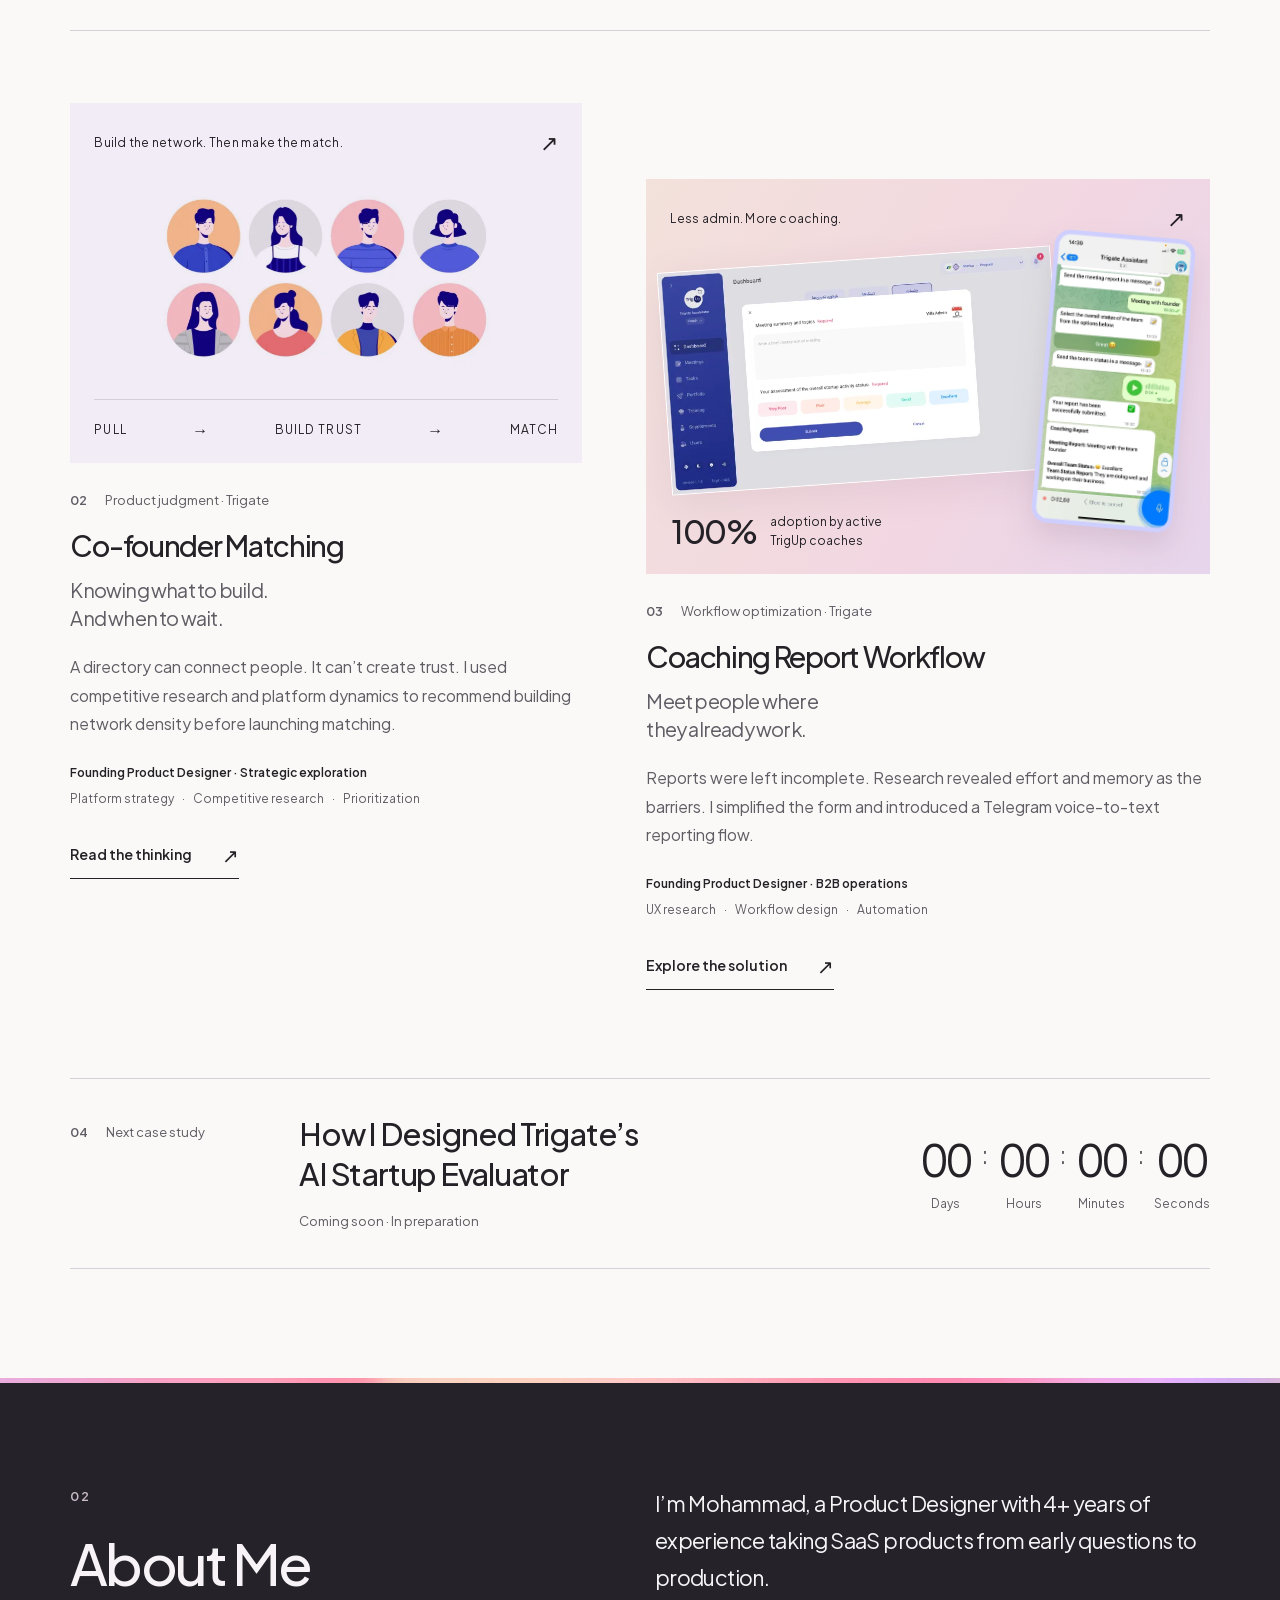
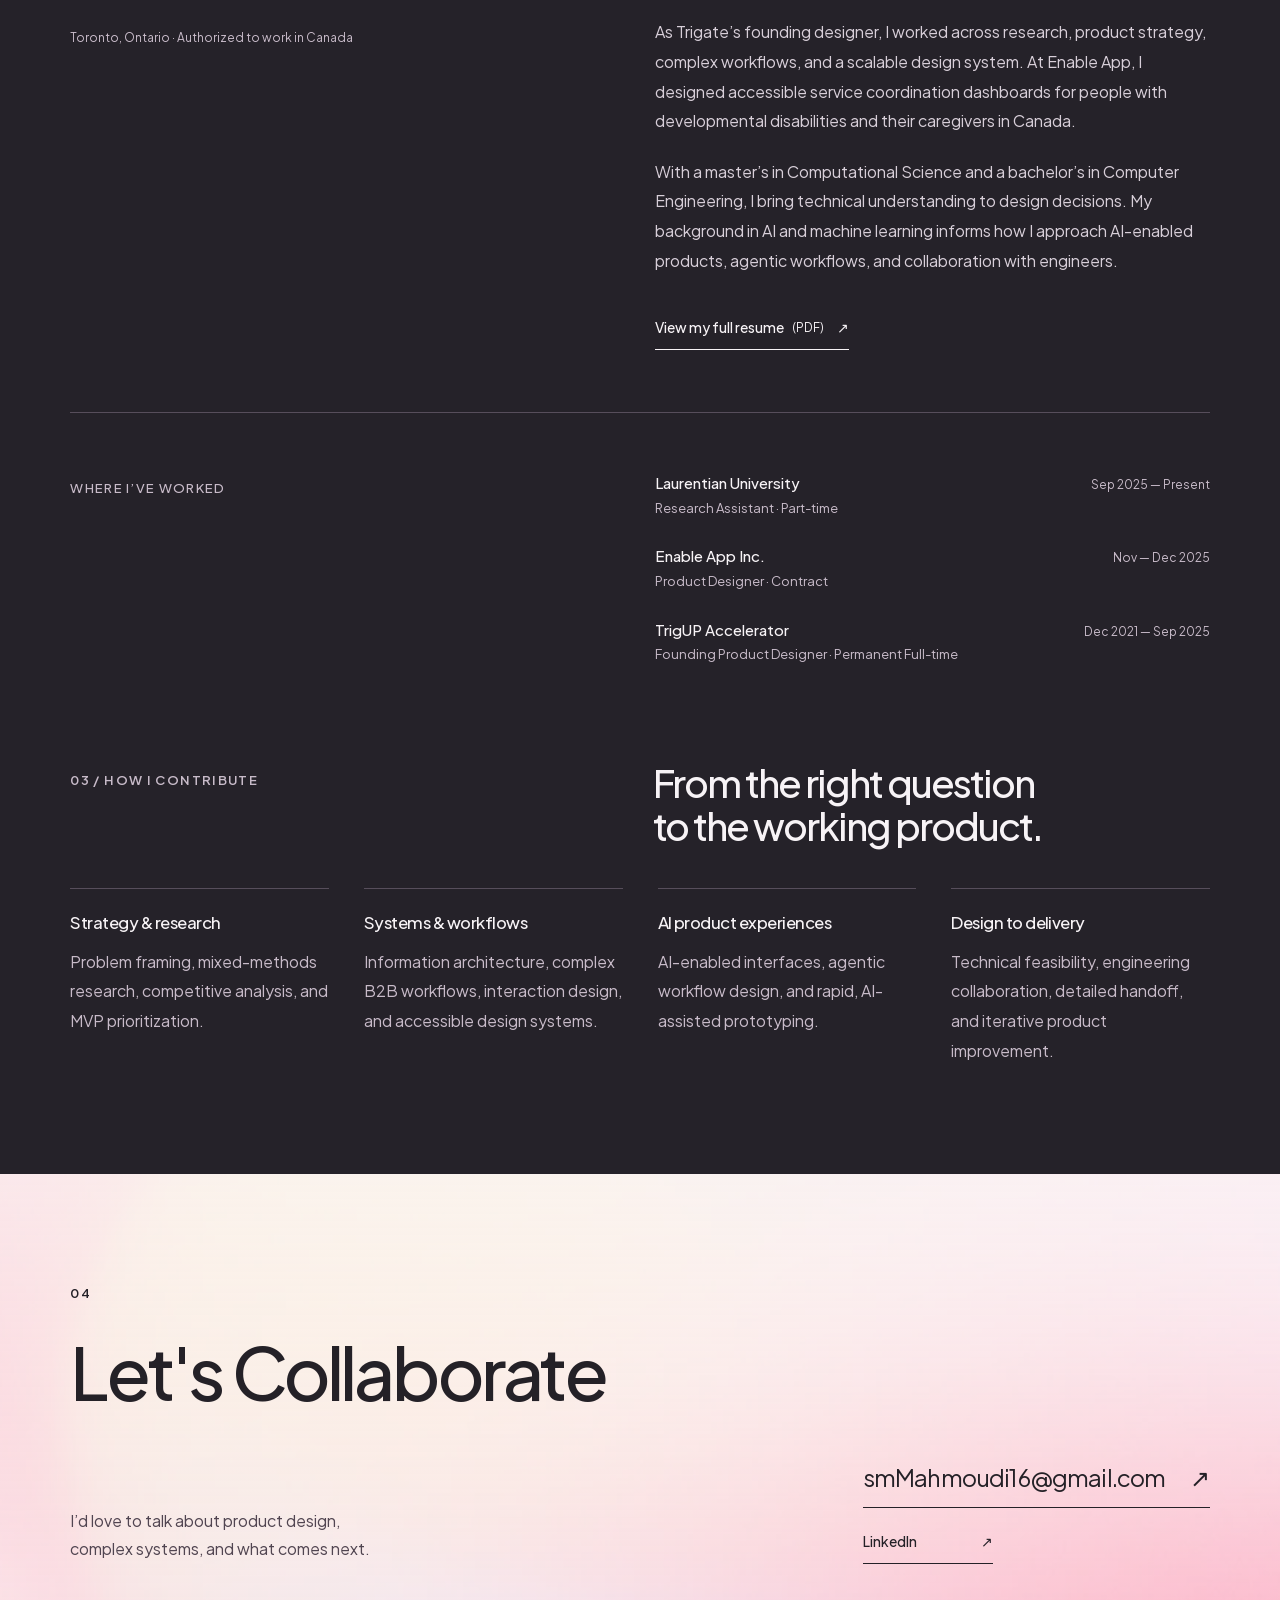
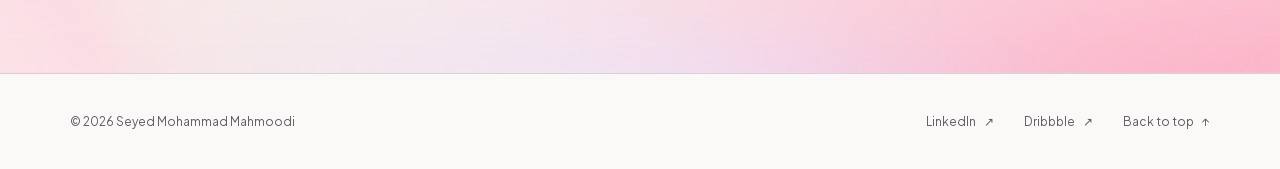
==== commit 3cd1d41d: "Reorder Trigate programs and coverage metrics" ====
--- a/index.html
+++ b/index.html
@@ -86,7 +86,7 @@
           </a>
           <div class="animation-toolbar"><button class="animation-control" type="button" aria-label="Play Trigate animation" hidden><span aria-hidden="true">▶</span> Play animation</button></div>
         </div>
-        <dl class="project-results"><div><dt>7,000+</dt><dd>startup users</dd></div><div><dt>40+</dt><dd>innovation institutes</dd></div><div><dt>All</dt><dd>provinces across Iran</dd></div><div><dt>60+</dt><dd>different programs</dd></div></dl>
+        <dl class="project-results"><div><dt>7,000+</dt><dd>startup users</dd></div><div><dt>40+</dt><dd>innovation institutes</dd></div><div><dt>60+</dt><dd>different programs</dd></div><div><dt>All</dt><dd>provinces across Iran</dd></div></dl>
       </article>
       <div class="secondary-projects">
         <article class="secondary-project matching-project" aria-labelledby="matching-title">
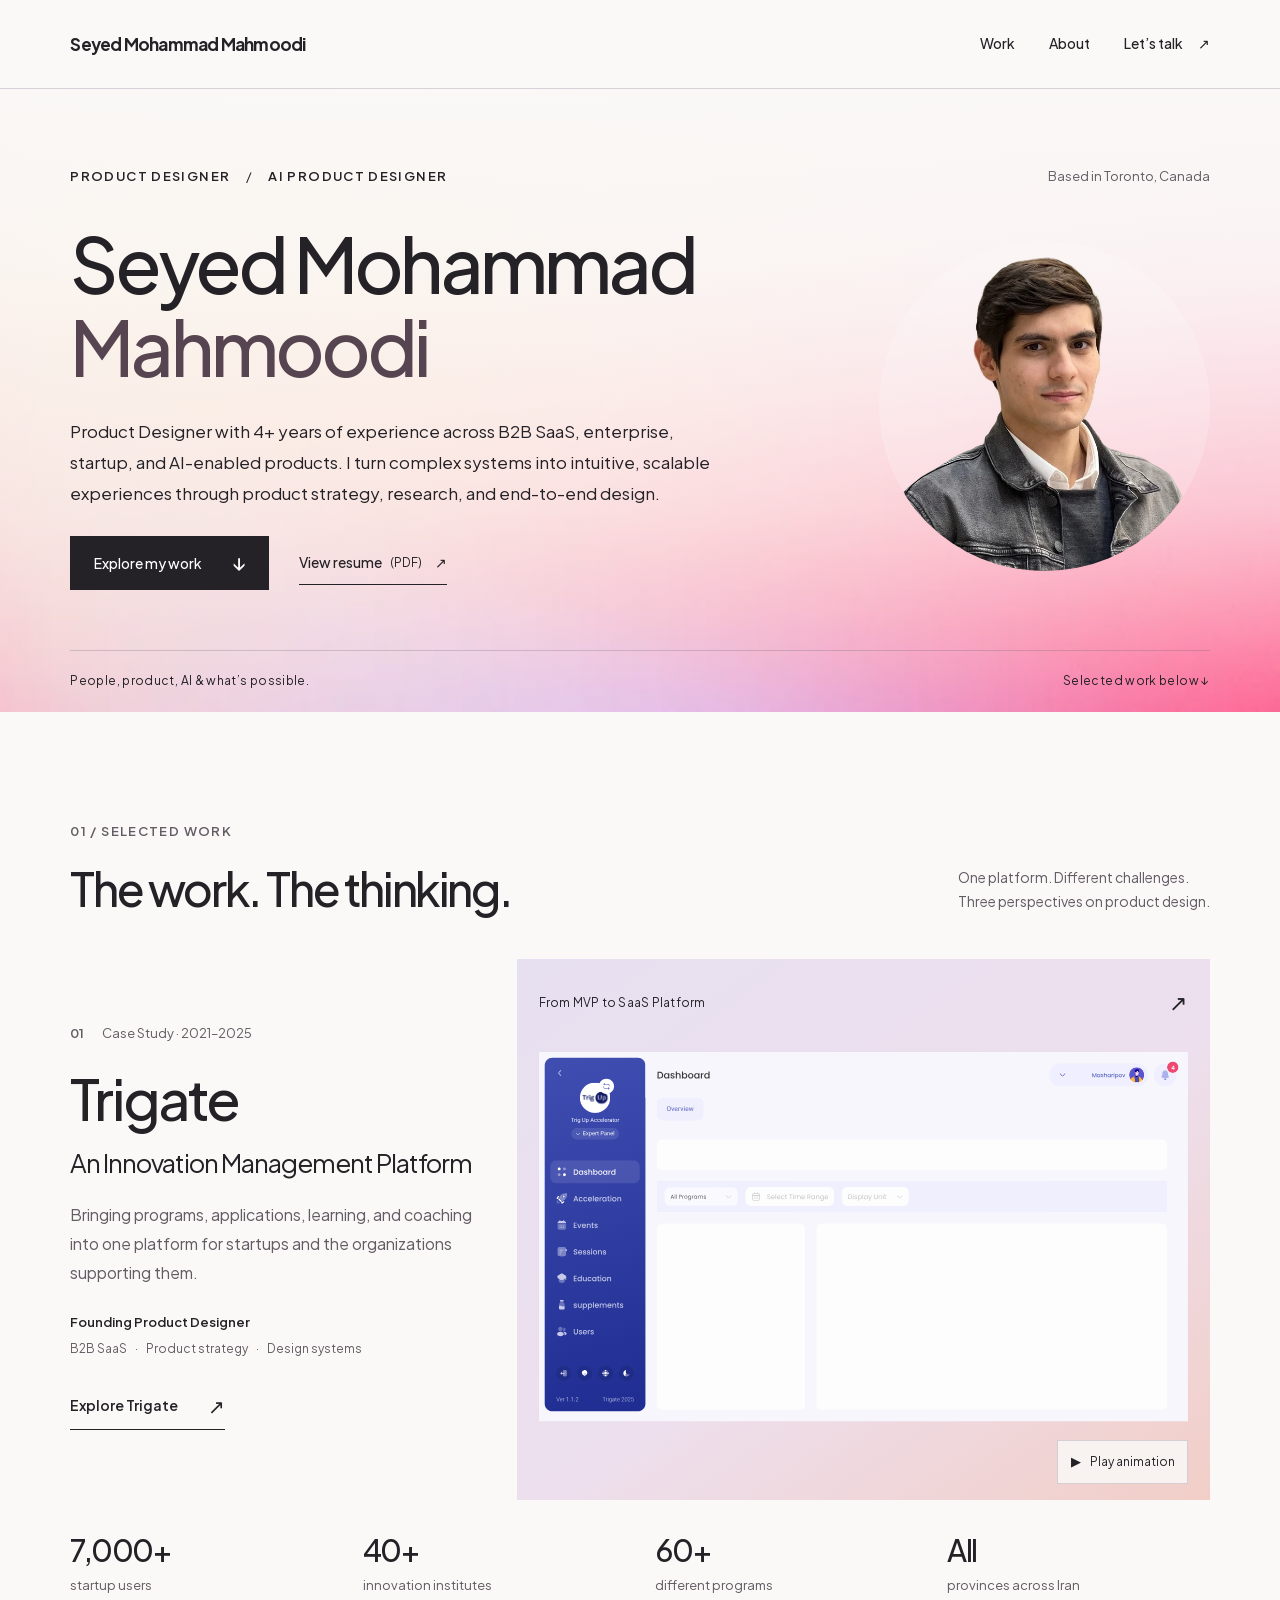
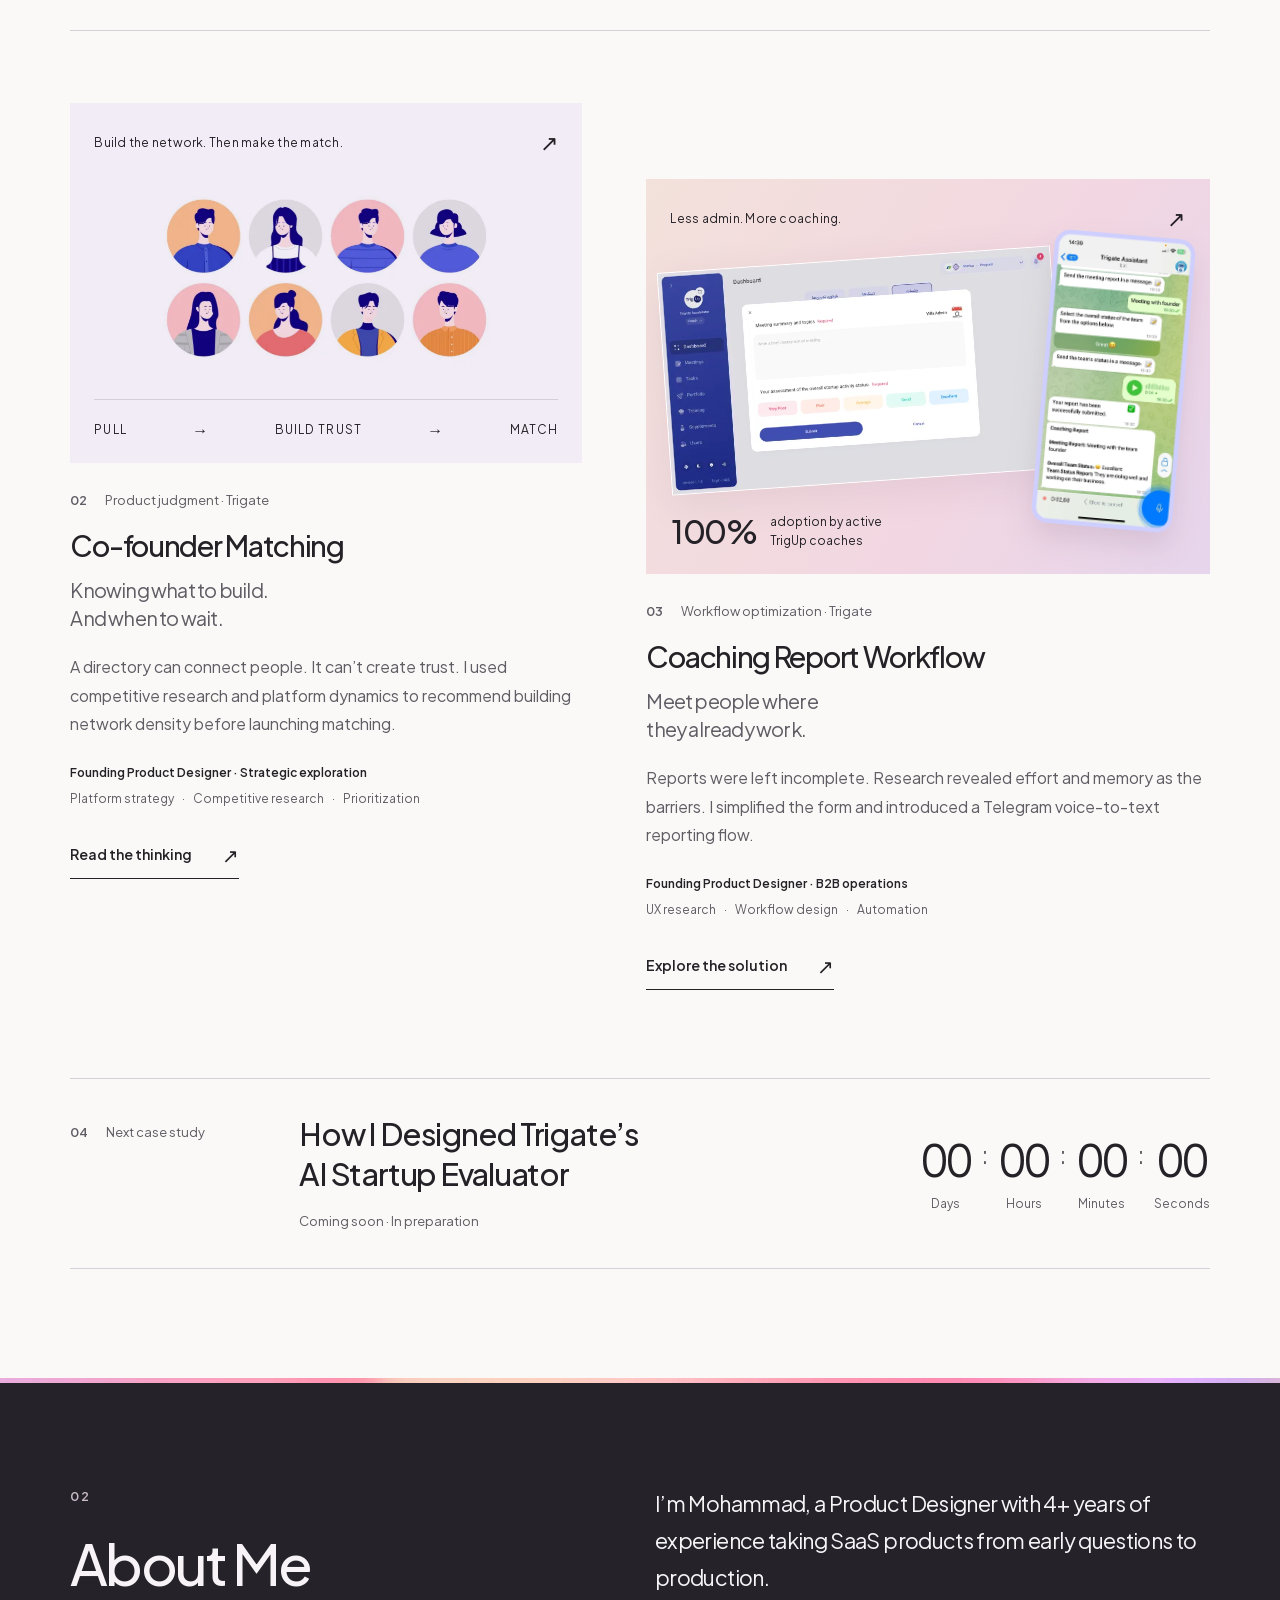
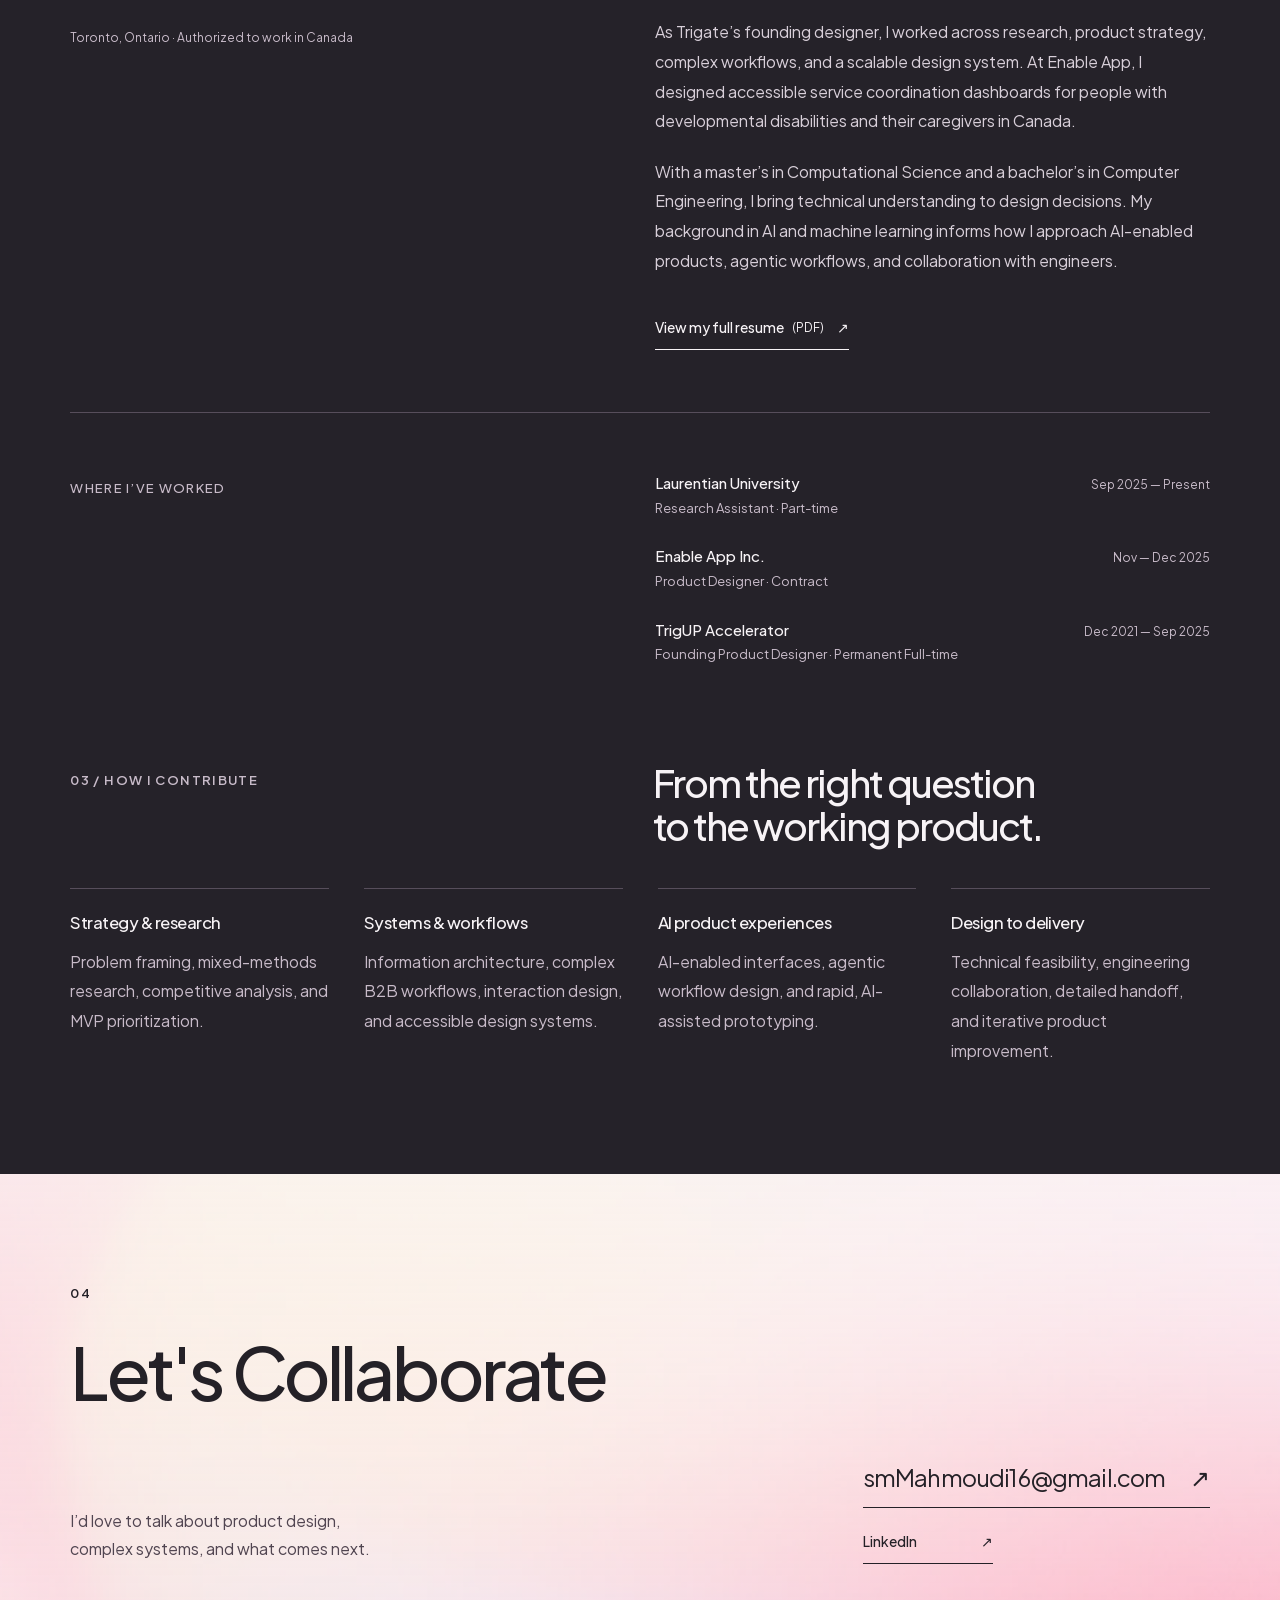
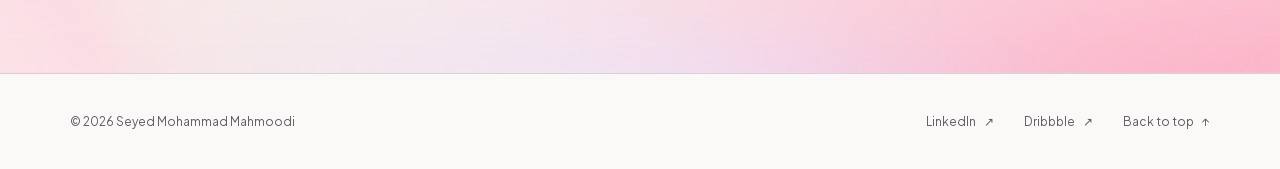
==== commit abf711d1: "Move AI evaluator countdown to October 20" ====
--- a/index.html
+++ b/index.html
@@ -29,7 +29,7 @@
   <script type="application/ld+json">
   {"@context":"https://schema.org","@type":"Person","name":"Seyed Mohammad Mahmoodi","alternateName":"Mohammad Mahmoodi","jobTitle":["Product Designer","AI Product Designer"],"url":"https://mo16000.github.io/portfolio/","email":"mailto:smMahmoudi16@gmail.com","address":{"@type":"PostalAddress","addressLocality":"Toronto","addressRegion":"Ontario","addressCountry":"CA"},"sameAs":["https://www.linkedin.com/in/mo16000/","https://dribbble.com/mo16000"],"knowsAbout":["B2B SaaS Product Design","Enterprise Product Design","AI Product Design","UX Research","Product Strategy","Design Systems"],"alumniOf":[{"@type":"CollegeOrUniversity","name":"Laurentian University"},{"@type":"CollegeOrUniversity","name":"University of Qom"}]}
   </script>
-  <script src="script.js?v=20261010-countdown" defer></script>
+  <script src="script.js?v=20261020-countdown" defer></script>
 </head>
 <body>
   <a class="skip-link" href="#main">Skip to content</a>
@@ -126,7 +126,7 @@
       <article class="upcoming-project" aria-labelledby="evaluator-title">
         <p class="project-kicker">04 <span>Next case study</span></p>
         <div class="upcoming-copy"><h3 id="evaluator-title">How I Designed Trigate’s<br> AI Startup Evaluator</h3><p id="release-status">Coming soon</p></div>
-        <div class="countdown" data-release="2026-10-10T00:00:00-04:00" role="timer" aria-live="off" aria-label="Countdown to October 10, 2026, midnight Toronto time" hidden>
+        <div class="countdown" data-release="2026-10-20T00:00:00-04:00" role="timer" aria-live="off" aria-label="Countdown to October 20, 2026, midnight Toronto time" hidden>
           <div class="countdown-unit"><span class="countdown-value" data-unit="days">00</span><span class="countdown-label">Days</span></div>
           <span class="countdown-separator" aria-hidden="true">:</span>
           <div class="countdown-unit"><span class="countdown-value" data-unit="hours">00</span><span class="countdown-label">Hours</span></div>
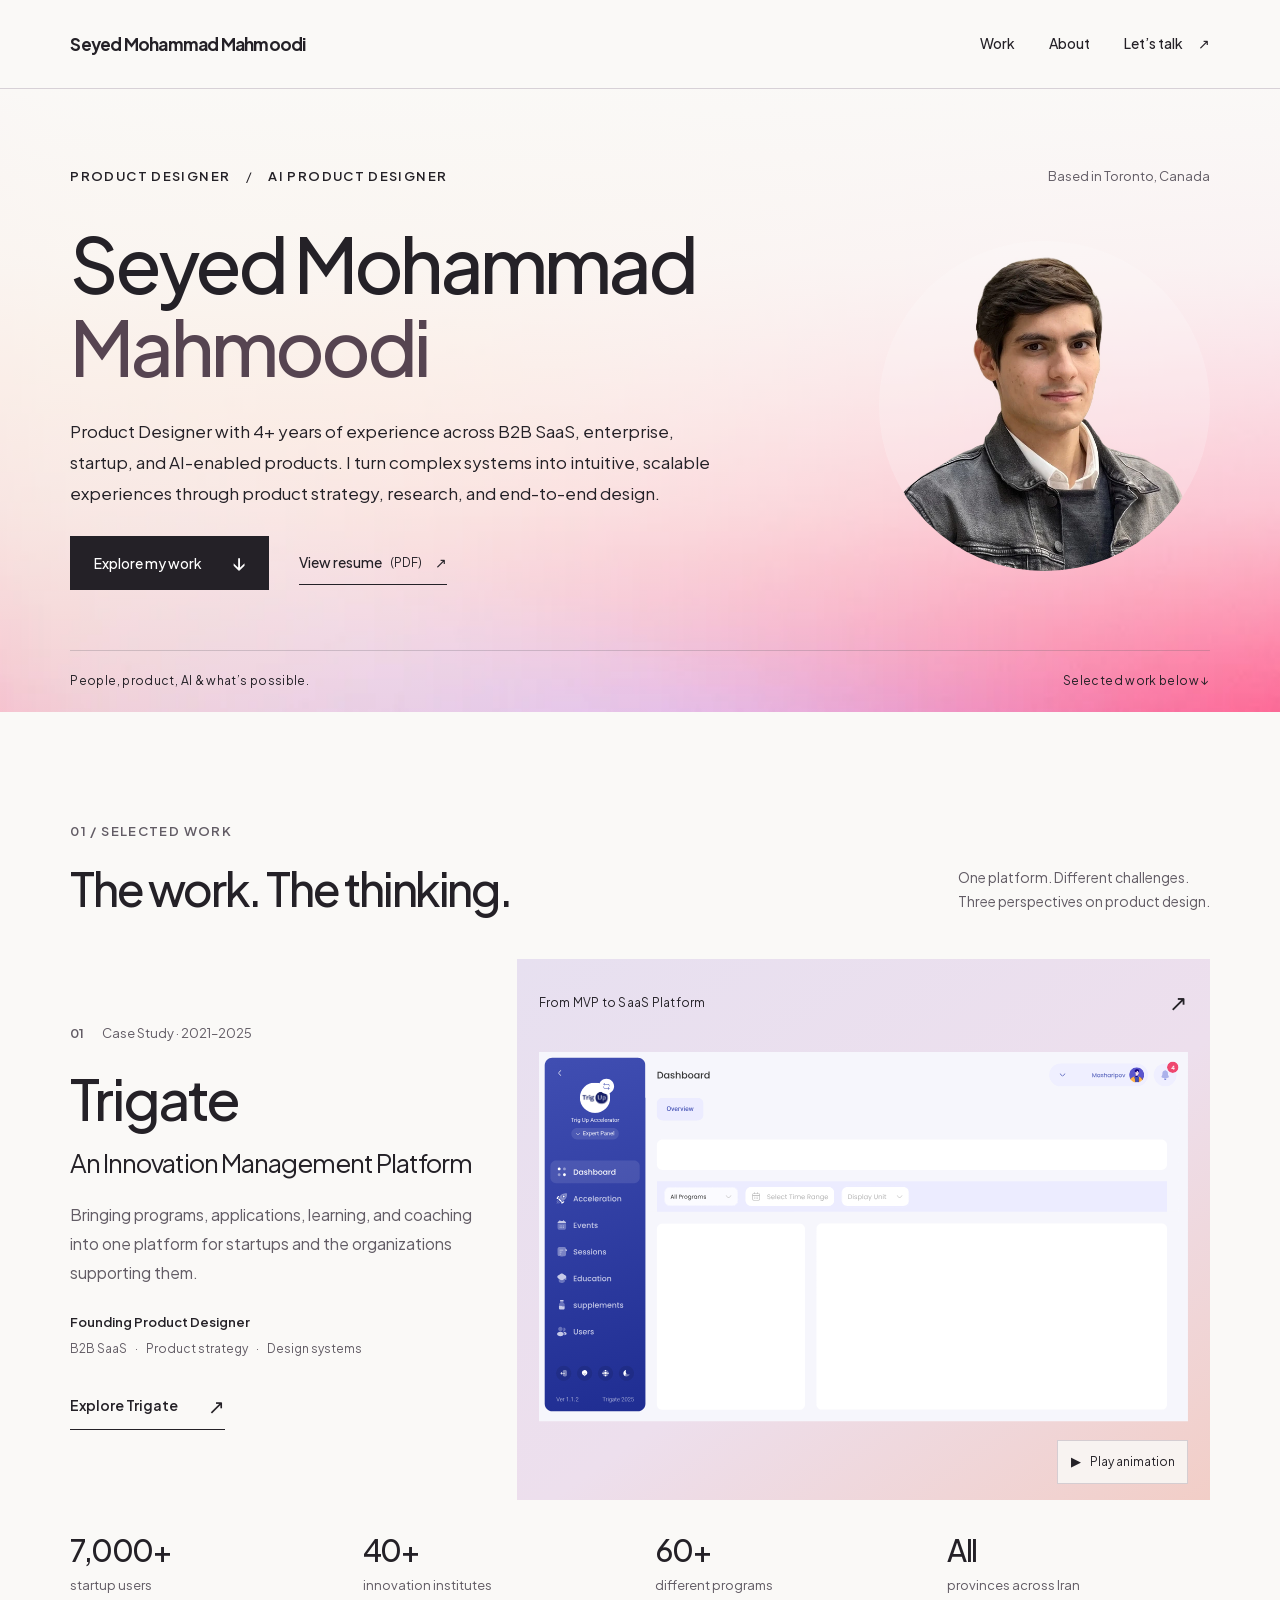
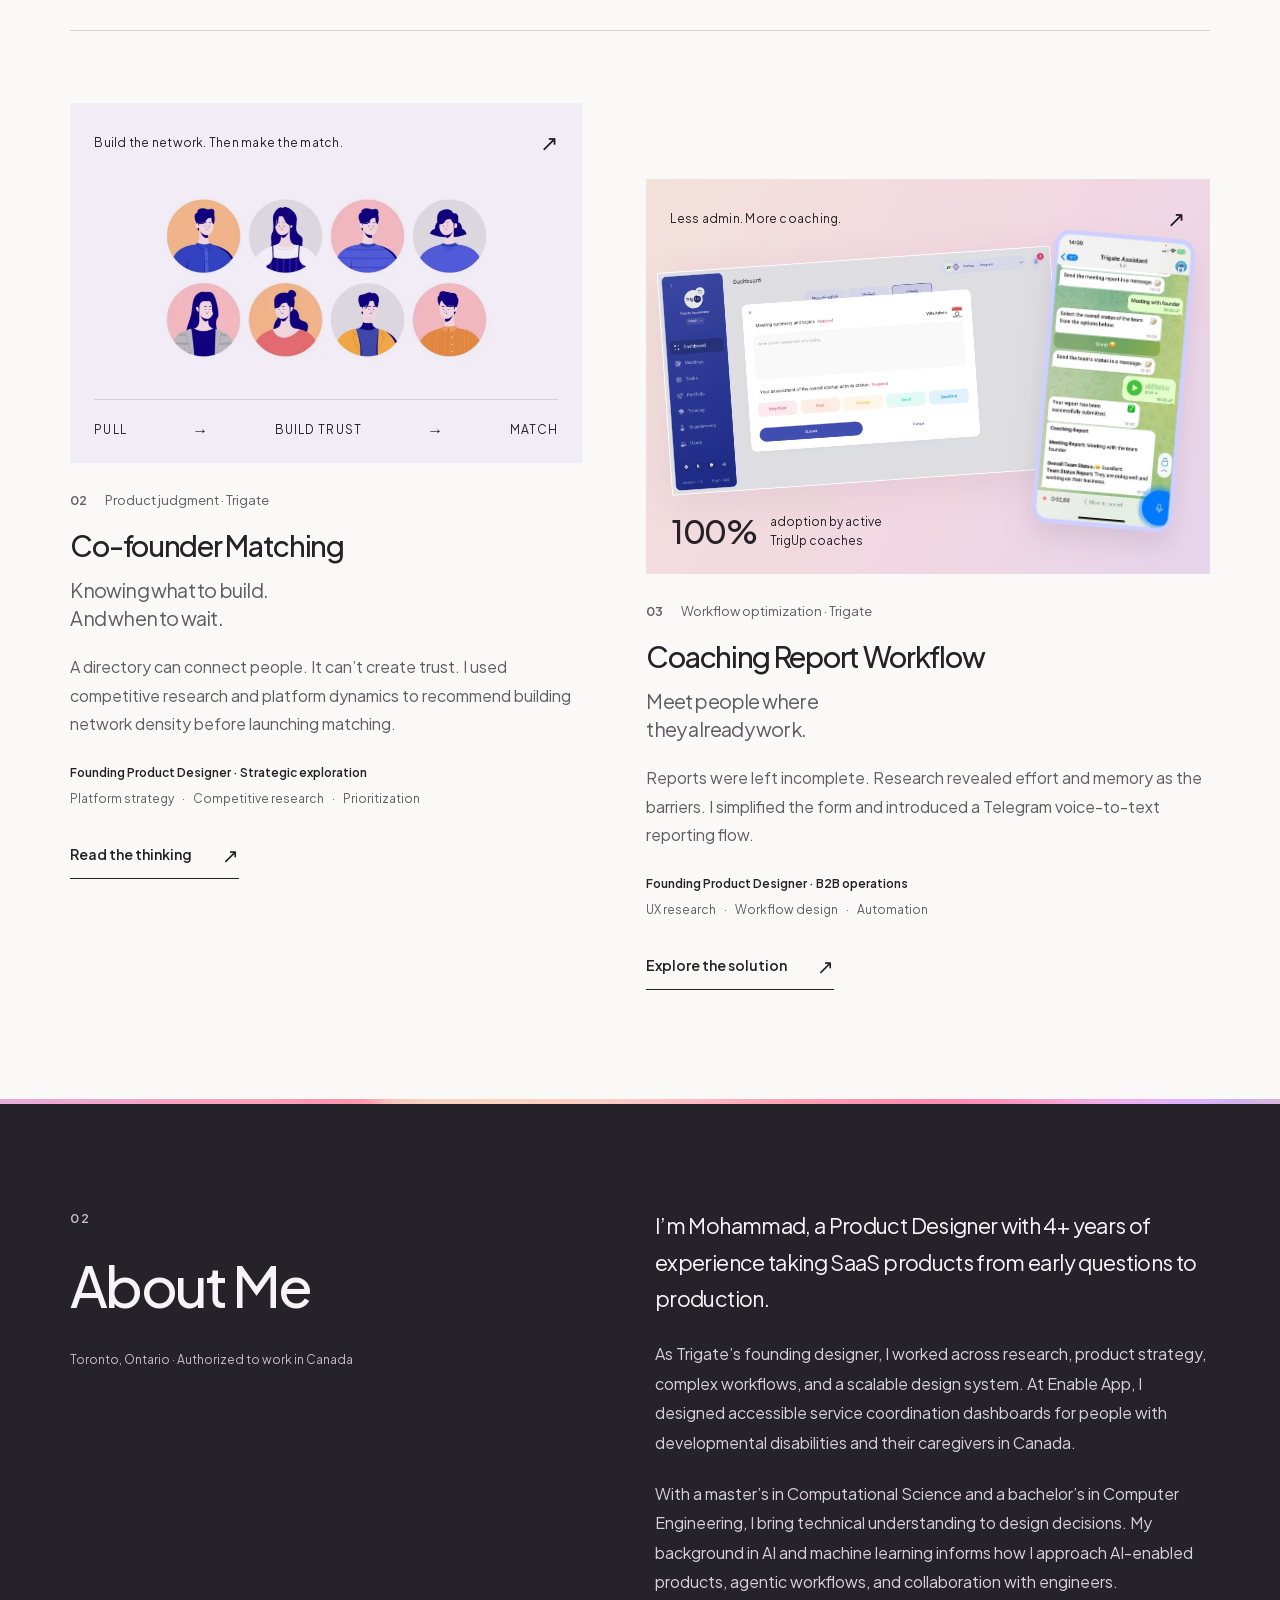
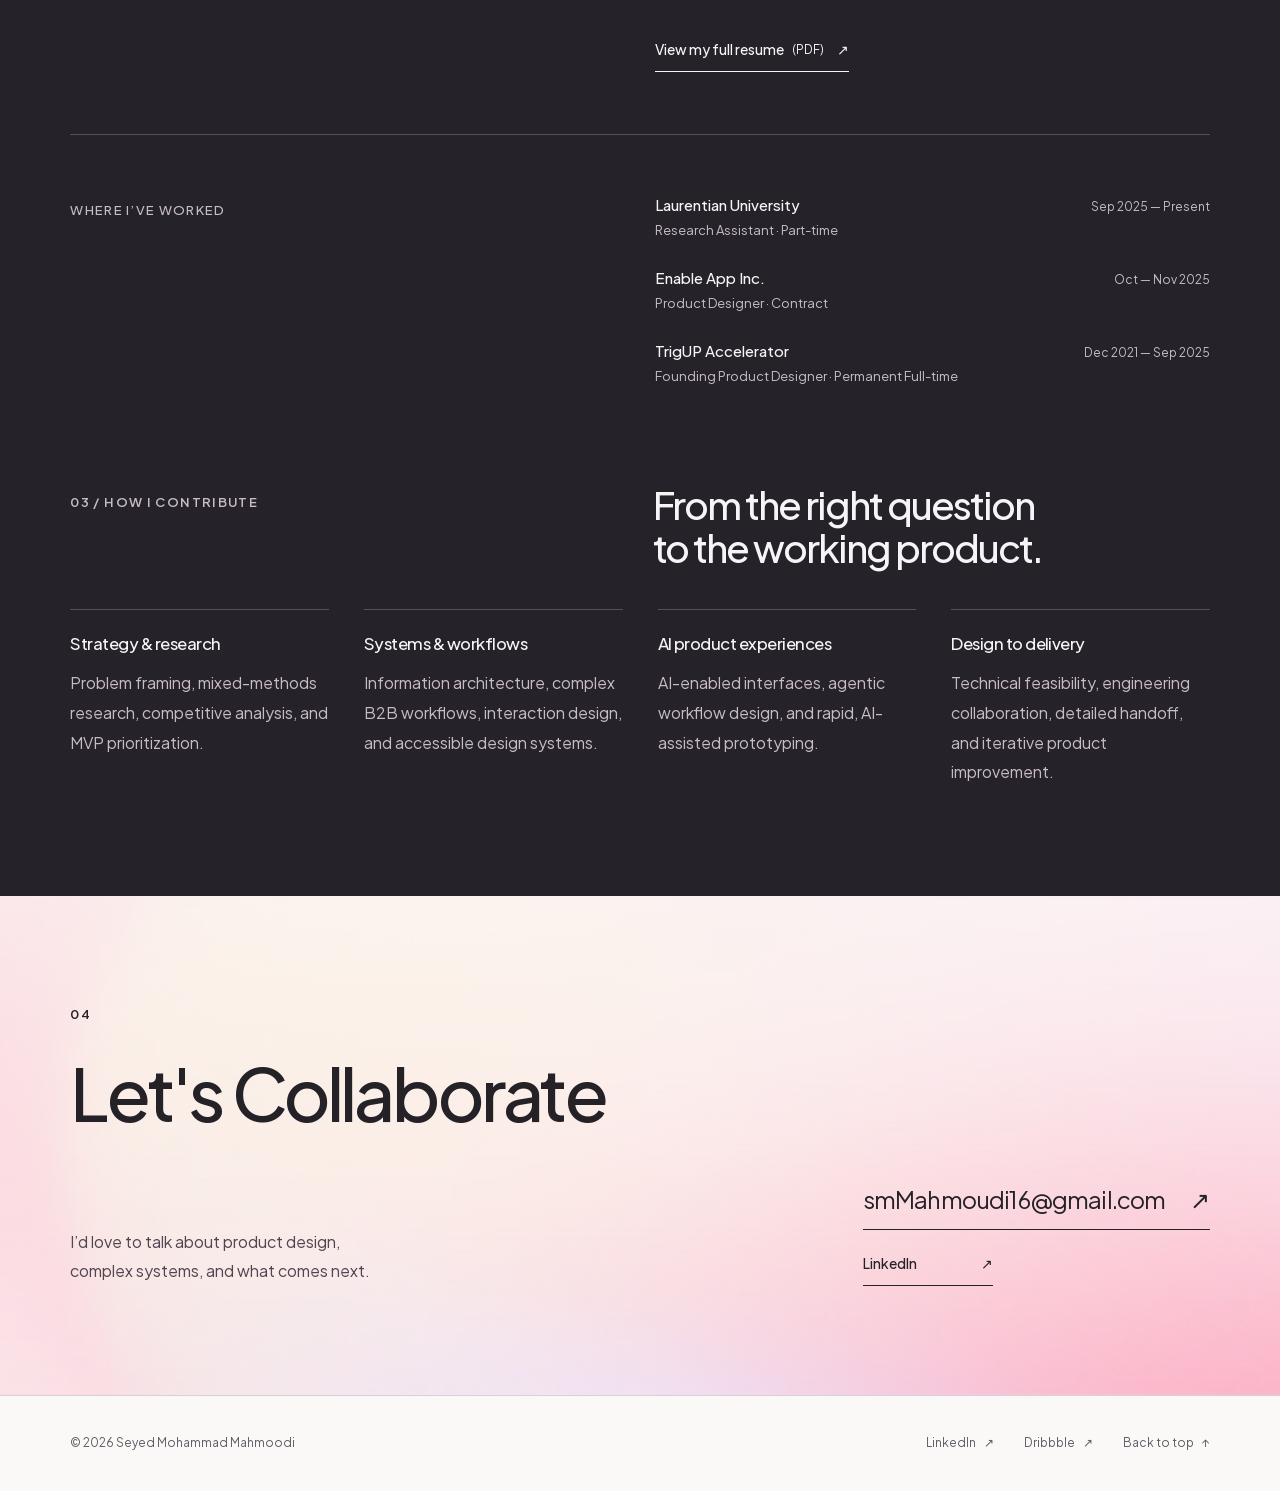
==== commit fec31021: "Correct Enable App dates and remove upcoming evaluator section" ====
--- a/index.html
+++ b/index.html
@@ -25,11 +25,11 @@
   <link rel="icon" type="image/svg+xml" href="assets/favicon.svg">
   <link rel="preload" href="assets/fonts/plus-jakarta-sans-latin.woff2" as="font" type="font/woff2" crossorigin>
   <link rel="preload" href="assets/brand-gradient.webp" as="image" fetchpriority="high">
-  <link rel="stylesheet" href="styles.css?v=20261006-metrics">
+  <link rel="stylesheet" href="styles.css?v=20261019-update">
   <script type="application/ld+json">
   {"@context":"https://schema.org","@type":"Person","name":"Seyed Mohammad Mahmoodi","alternateName":"Mohammad Mahmoodi","jobTitle":["Product Designer","AI Product Designer"],"url":"https://mo16000.github.io/portfolio/","email":"mailto:smMahmoudi16@gmail.com","address":{"@type":"PostalAddress","addressLocality":"Toronto","addressRegion":"Ontario","addressCountry":"CA"},"sameAs":["https://www.linkedin.com/in/mo16000/","https://dribbble.com/mo16000"],"knowsAbout":["B2B SaaS Product Design","Enterprise Product Design","AI Product Design","UX Research","Product Strategy","Design Systems"],"alumniOf":[{"@type":"CollegeOrUniversity","name":"Laurentian University"},{"@type":"CollegeOrUniversity","name":"University of Qom"}]}
   </script>
-  <script src="script.js?v=20261020-countdown" defer></script>
+  <script src="script.js?v=20261019-update" defer></script>
 </head>
 <body>
   <a class="skip-link" href="#main">Skip to content</a>
@@ -123,19 +123,6 @@
           </div>
         </article>
       </div>
-      <article class="upcoming-project" aria-labelledby="evaluator-title">
-        <p class="project-kicker">04 <span>Next case study</span></p>
-        <div class="upcoming-copy"><h3 id="evaluator-title">How I Designed Trigate’s<br> AI Startup Evaluator</h3><p id="release-status">Coming soon</p></div>
-        <div class="countdown" data-release="2026-10-20T00:00:00-04:00" role="timer" aria-live="off" aria-label="Countdown to October 20, 2026, midnight Toronto time" hidden>
-          <div class="countdown-unit"><span class="countdown-value" data-unit="days">00</span><span class="countdown-label">Days</span></div>
-          <span class="countdown-separator" aria-hidden="true">:</span>
-          <div class="countdown-unit"><span class="countdown-value" data-unit="hours">00</span><span class="countdown-label">Hours</span></div>
-          <span class="countdown-separator" aria-hidden="true">:</span>
-          <div class="countdown-unit"><span class="countdown-value" data-unit="minutes">00</span><span class="countdown-label">Minutes</span></div>
-          <span class="countdown-separator" aria-hidden="true">:</span>
-          <div class="countdown-unit"><span class="countdown-value" data-unit="seconds">00</span><span class="countdown-label">Seconds</span></div>
-        </div>
-      </article>
     </section>
 
     <section class="about-section" id="about" aria-labelledby="about-title">
@@ -148,7 +135,7 @@
           <h3 class="eyebrow">Where I’ve worked</h3>
           <ol class="experience-list">
             <li><div><h4>Laurentian University</h4><p>Research Assistant · Part-time</p></div><span>Sep 2025 — Present</span></li>
-            <li><div><h4>Enable App Inc.</h4><p>Product Designer · Contract</p></div><span>Nov — Dec 2025</span></li>
+            <li><div><h4>Enable App Inc.</h4><p>Product Designer · Contract</p></div><span>Oct — Nov 2025</span></li>
             <li><div><h4>TrigUP Accelerator</h4><p>Founding Product Designer · Permanent Full-time</p></div><span>Dec 2021 — Sep 2025</span></li>
           </ol>
         </div>
--- a/styles.css
+++ b/styles.css
@@ -7,13 +7,13 @@
   --shell:1280px;--gutter:clamp(24px,5.5vw,88px);--section-space:clamp(76px,8.5vw,128px)
 }
 *,*::before,*::after{box-sizing:border-box}html{scroll-behavior:smooth;scroll-padding-top:100px}body{margin:0;background:var(--background);color:var(--text);font-family:Jakarta,Arial,sans-serif;font-size:16px;line-height:1.65;-webkit-font-smoothing:antialiased}::selection{background:var(--selection);color:var(--text)}a{color:inherit;text-decoration:none}button{font:inherit}img{display:block;max-width:100%;height:auto}h1,h2,h3,p,figure{margin:0}h1,h2,h3{font-weight:500;line-height:1.13;letter-spacing:-.052em}button,a{-webkit-tap-highlight-color:transparent}a:focus-visible,button:focus-visible{outline:3px solid var(--focus);outline-offset:6px}a:hover{color:var(--hover)}.shell{max-width:calc(var(--shell) + var(--gutter)*2);padding-inline:var(--gutter);margin-inline:auto}.sr-only{position:absolute;width:1px;height:1px;padding:0;margin:-1px;overflow:hidden;clip:rect(0,0,0,0);white-space:nowrap;border:0}.skip-link{position:fixed;top:10px;left:20px;padding:12px 22px;background:var(--text);color:#fff;transform:translateY(-160%);z-index:100}.skip-link:focus{transform:translateY(0);color:#fff}.eyebrow{font-size:.8125rem;font-weight:600;letter-spacing:.105em;text-transform:uppercase;line-height:1.6}.eyebrow span{margin:0 12px;font-weight:400}.site-header{position:sticky;top:0;z-index:20;background:var(--background);border-bottom:1px solid var(--border)}.header-inner{height:88px;display:flex;align-items:center;justify-content:space-between;gap:24px}.wordmark{font-size:1.075rem;font-weight:700;letter-spacing:-.045em;white-space:nowrap}.wordmark-dot{color:var(--accent)}nav{display:flex;gap:34px;align-items:center;font-size:.875rem;font-weight:500}nav a{display:inline-flex;min-height:44px;align-items:center;gap:15px;position:relative}nav a::after{content:'';position:absolute;bottom:6px;left:0;right:0;height:1px;background:currentColor;transform:scaleX(0);transform-origin:left;transition:transform .2s var(--ease)}nav a:hover::after,nav a[aria-current="location"]::after{transform:scaleX(1)}.hero{position:relative;background:linear-gradient(180deg,rgba(250,249,247,.99),rgba(250,249,247,.9) 28%,rgba(250,249,247,.58) 67%,rgba(250,249,247,.07)),var(--gradient-image) center bottom/cover;overflow:hidden}.hero-inner{padding-top:clamp(56px,6vw,88px);padding-bottom:60px}.hero-eyebrow{display:flex;justify-content:space-between;gap:24px;align-items:center;margin-bottom:35px}.hero-location{font-size:.8125rem;color:var(--text-secondary)}h1{font-size:clamp(3.15rem,7.35vw,7rem);font-weight:500;line-height:1.09;letter-spacing:-.067em;max-width:1150px}h1 span{color:#564451}.hero-bottom{display:grid;grid-template-columns:minmax(0,650px) 1fr;gap:clamp(40px,8vw,140px);align-items:end;margin-top:38px}.hero-intro>p{max-width:580px;font-size:clamp(1rem,1.35vw,1.1875rem);line-height:1.75}.hero-actions{display:flex;align-items:center;gap:30px;margin-top:28px}.button{display:inline-flex;align-items:center;justify-content:space-between;gap:30px;min-height:54px;padding:13px 23px;font-size:.875rem;font-weight:500;border:1px solid transparent;transition:background .2s,color .2s,transform .2s var(--ease)}.button-primary{background:var(--text);color:var(--surface)}.button-primary:hover{background:var(--hover);color:#fff;transform:translateY(-2px)}.button span{font-size:1.25rem;line-height:1}.text-link{display:inline-flex;gap:8px;min-height:44px;align-items:center;border-bottom:1px solid currentColor;font-size:.875rem;font-weight:500}.small-note{font-size:.75rem;font-weight:400}.text-link>span[aria-hidden]{margin-left:5px}.hero-note{font-size:.875rem;line-height:1.8;justify-self:end;padding-bottom:8px}.hero-note span{display:block;margin-top:13px;color:var(--text-secondary);font-size:.8125rem}.hero-baseline{display:flex;align-items:center;justify-content:space-between;gap:24px;padding-top:21px;padding-bottom:21px;position:relative;font-size:.75rem;letter-spacing:.03em}.hero-baseline::before{content:'';position:absolute;top:0;left:var(--gutter);right:var(--gutter);border-top:1px solid #625c6540}.work-section{padding-top:var(--section-space);padding-bottom:var(--section-space)}.section-heading{display:flex;align-items:end;justify-content:space-between;gap:40px;margin-bottom:45px}.section-heading .eyebrow{color:var(--text-secondary);margin-bottom:20px}h2{font-size:clamp(2.1rem,3.6vw,3.5rem)}.section-heading>p{font-size:.875rem;line-height:1.7;color:var(--text-secondary);max-width:320px}.featured-project{display:grid;grid-template-columns:minmax(0,.85fr) minmax(0,1.45fr);gap:0 40px}.featured-copy{padding:24px 0 30px;align-self:center}.project-kicker{font-size:.8125rem;font-weight:600;display:flex;gap:18px;align-items:center;color:var(--text-secondary)}.project-kicker>span{font-weight:400}.featured-copy h3{font-size:clamp(2.8rem,4.4vw,4.4rem);margin-top:23px}.project-deck{font-size:clamp(1.4rem,2vw,1.85rem);line-height:1.4;letter-spacing:-.04em;margin-top:14px}.project-description{font-size:1rem;line-height:1.8;color:var(--text-secondary);margin-top:21px;max-width:410px}.role{font-size:.8125rem;font-weight:600;margin-top:24px}.capability-line{font-size:.75rem;color:var(--text-secondary);margin-top:5px;line-height:1.8}.capability-line span{padding:0 6px}.case-link{display:inline-flex;align-items:center;gap:30px;min-height:48px;border-bottom:1px solid var(--text);font-size:.875rem;font-weight:600;margin-top:22px;transition:gap .25s var(--ease)}.case-link:hover{gap:40px}.case-link span{font-size:1.25rem;font-weight:400}.project-visual{position:relative;display:block;overflow:hidden;background:var(--surface-soft);color:var(--text)}.trigate-visual{min-height:510px;padding:27px 32px 0;background:linear-gradient(145deg,#e7e0f0,#eddfed 55%,#f2cec7)}.visual-caption{display:flex;justify-content:space-between;align-items:center;gap:15px;font-size:.75rem;letter-spacing:.02em;margin-bottom:50px}.visual-caption span:last-child{font-size:1.35rem}.trigate-visual img{width:108%;max-width:none;border:1px solid #fff;border-radius:5px;box-shadow:0 24px 55px #3a254525;transform:translateX(7%);transition:transform .6s var(--ease)}.trigate-visual:hover img{transform:translateX(5%) translateY(-6px)}.project-results{grid-column:1/-1;display:grid;grid-template-columns:repeat(4,minmax(0,1fr));gap:30px;border-bottom:1px solid var(--border);margin:0;padding:29px 0 34px}.project-results dt{font-size:1.875rem;line-height:1.4;letter-spacing:-.05em;font-weight:500}.project-results dd{font-size:.8125rem;color:var(--text-secondary);margin:4px 0 0}
-.secondary-projects{display:grid;grid-template-columns:1fr 1.1fr;gap:64px;padding-top:72px}.coaching-project{padding-top:76px}.secondary-copy{padding-top:27px}.secondary-copy h3{font-size:clamp(1.55rem,2.25vw,2.3rem);margin-top:16px;letter-spacing:-.045em;line-height:1.2}.secondary-copy .project-deck{font-size:clamp(1.2rem,1.55vw,1.5rem);color:var(--text-secondary);margin-top:14px}.secondary-copy .project-description{max-width:100%;font-size:.9375rem}.secondary-copy .role{font-size:.75rem}.matching-visual{height:360px;padding:22px 24px 20px;background:#f1ecf5;display:flex;flex-direction:column;justify-content:space-between}.matching-visual .visual-caption{margin-bottom:14px}.matching-visual img{mix-blend-mode:multiply;width:100%;max-height:248px;object-fit:contain;transition:transform .6s var(--ease)}.matching-visual:hover img{transform:scale(1.035)}.strategy-sequence{display:flex;gap:12px;align-items:center;justify-content:space-between;font-size:.6875rem;text-transform:uppercase;letter-spacing:.09em;padding-top:17px;border-top:1px solid #24212725;margin-top:18px}.strategy-sequence span:nth-child(even){font-size:1rem}.coaching-visual{height:395px;padding:22px 24px;background:linear-gradient(120deg,#f3e1db,#f2d7e2 60%,#e6d5ec)}.coaching-visual .visual-caption{margin-bottom:0}.coaching-screen{position:absolute;left:22px;top:105px;width:78%;border:1px solid #fff;box-shadow:0 10px 40px #51324d16;transform:rotate(-4deg);transition:transform .6s var(--ease)}.telegram-screen{position:absolute;width:30%;max-width:159px;right:26px;top:66px;filter:drop-shadow(0 14px 14px #51324d20);transform:rotate(5deg);transition:transform .6s var(--ease)}.coaching-visual:hover .coaching-screen{transform:rotate(-2deg) translateY(-4px)}.coaching-visual:hover .telegram-screen{transform:rotate(3deg) translateY(-5px)}.visual-result{position:absolute;left:25px;bottom:24px;display:flex;align-items:center;gap:14px}.visual-result strong{font-size:2rem;font-weight:500;letter-spacing:-.05em;line-height:1.2}.visual-result span{font-size:.6875rem;line-height:1.6}.upcoming-project{margin-top:88px;padding:35px 0;border-top:1px solid var(--border);border-bottom:1px solid var(--border);display:grid;grid-template-columns:.6fr 1.8fr .6fr;gap:30px;align-items:center}.upcoming-project .project-kicker{align-self:start;margin-top:8px}.upcoming-copy h3{font-size:clamp(1.5rem,2.4vw,2.35rem);letter-spacing:-.04em;line-height:1.3}.upcoming-copy p{font-size:.8125rem;color:var(--text-secondary);margin-top:17px}.date-divider{margin-inline:14px;color:var(--accent)}.countdown{justify-self:end;display:flex;flex-direction:column;align-items:center;min-width:90px}.countdown-value{font-size:3.8rem;line-height:1.15;letter-spacing:-.06em;font-variant-numeric:tabular-nums}.countdown-label{font-size:.75rem;color:var(--text-secondary);margin-top:6px}.countdown.is-due .countdown-value{font-size:1.125rem;letter-spacing:0;line-height:1.5;text-align:center;max-width:110px}.about-section{background:#252229;color:#f7f3f6;padding-block:var(--section-space);position:relative}.about-section::before{content:'';position:absolute;top:0;left:0;right:0;height:5px;background:var(--gradient-image) center/cover}.about-intro{display:grid;grid-template-columns:1fr 1.12fr;gap:clamp(50px,7vw,120px)}.about-section .eyebrow{color:#c8bbc9}.about-intro h2{font-size:clamp(2.5rem,4.4vw,4.2rem);margin-top:25px}.about-location{font-size:.75rem;color:#c8bbc9;margin-top:32px}.about-story>p{color:#d8cfd9;font-size:1rem;line-height:1.85;margin-bottom:21px}.about-story>p:first-child{font-size:1.35rem;line-height:1.7;letter-spacing:-.03em;color:#f7f3f6}.about-section a:hover{color:#f1a7d1}.about-section a:focus-visible{outline-color:#f1a7d1}.about-story .text-link{margin-top:10px}.experience{display:grid;grid-template-columns:1fr 1.12fr;gap:clamp(50px,7vw,120px);padding-top:58px;margin-top:62px;border-top:1px solid #574e5b}.experience h3{font-size:.8125rem;letter-spacing:.1em;font-weight:500;padding-top:7px}.experience-list{list-style:none;margin:0;padding:0}.experience-list li{display:flex;justify-content:space-between;gap:20px;margin-bottom:25px}.experience-list li:last-child{margin-bottom:0}.experience h4{margin:0;font-size:.9375rem;font-weight:500}.experience-list p{font-size:.8125rem;color:#c8bbc9;margin-top:2px}.experience-list li>span{font-size:.75rem;color:#c8bbc9;padding-top:4px;white-space:nowrap}.capabilities{padding-top:95px}.capabilities-heading{display:flex;justify-content:space-between;align-items:start;gap:40px;margin-bottom:40px}.capabilities-heading .eyebrow{padding-top:9px}.capabilities h2{font-size:clamp(1.8rem,3vw,2.9rem);width:calc(52.8% - 45px)}.capability-grid{display:grid;grid-template-columns:repeat(4,minmax(0,1fr));gap:35px}.capability-grid>div{border-top:1px solid #574e5b;padding-top:21px}.capability-number{font-size:.75rem;color:#ddafce}.capability-grid h3{font-size:1.05rem;letter-spacing:-.03em;font-weight:500;margin-top:24px;line-height:1.5}.capability-grid p{font-size:.875rem;color:#c8bbc9;line-height:1.85;margin-top:12px}.contact-section{background:linear-gradient(180deg,rgba(250,249,247,.85),rgba(250,249,247,.58)),var(--gradient-image) center/cover;padding-block:var(--section-space)}.contact-inner h2{font-size:clamp(2.8rem,5.7vw,5.5rem);line-height:1.16;margin-top:25px}.contact-bottom{display:flex;justify-content:space-between;align-items:end;gap:40px;margin-top:35px}.contact-bottom p{font-size:1rem;color:#514551;line-height:1.8}.contact-email{font-size:clamp(1rem,1.85vw,1.8rem);letter-spacing:-.035em;padding:10px 0;border-bottom:1px solid var(--text);display:flex;gap:25px;align-items:center;transition:gap .25s var(--ease)}.contact-email:hover{gap:33px}.site-footer{border-top:1px solid var(--border)}.footer-inner{min-height:95px;display:flex;justify-content:space-between;align-items:center;gap:30px;font-size:.75rem;color:var(--text-secondary)}.footer-links{display:flex;gap:30px}.footer-links a{min-height:44px;display:inline-flex;align-items:center;gap:8px}.footer-links a:hover{text-decoration:underline;text-underline-offset:5px}
+.secondary-projects{display:grid;grid-template-columns:1fr 1.1fr;gap:64px;padding-top:72px}.coaching-project{padding-top:76px}.secondary-copy{padding-top:27px}.secondary-copy h3{font-size:clamp(1.55rem,2.25vw,2.3rem);margin-top:16px;letter-spacing:-.045em;line-height:1.2}.secondary-copy .project-deck{font-size:clamp(1.2rem,1.55vw,1.5rem);color:var(--text-secondary);margin-top:14px}.secondary-copy .project-description{max-width:100%;font-size:.9375rem}.secondary-copy .role{font-size:.75rem}.matching-visual{height:360px;padding:22px 24px 20px;background:#f1ecf5;display:flex;flex-direction:column;justify-content:space-between}.matching-visual .visual-caption{margin-bottom:14px}.matching-visual img{mix-blend-mode:multiply;width:100%;max-height:248px;object-fit:contain;transition:transform .6s var(--ease)}.matching-visual:hover img{transform:scale(1.035)}.strategy-sequence{display:flex;gap:12px;align-items:center;justify-content:space-between;font-size:.6875rem;text-transform:uppercase;letter-spacing:.09em;padding-top:17px;border-top:1px solid #24212725;margin-top:18px}.strategy-sequence span:nth-child(even){font-size:1rem}.coaching-visual{height:395px;padding:22px 24px;background:linear-gradient(120deg,#f3e1db,#f2d7e2 60%,#e6d5ec)}.coaching-visual .visual-caption{margin-bottom:0}.coaching-screen{position:absolute;left:22px;top:105px;width:78%;border:1px solid #fff;box-shadow:0 10px 40px #51324d16;transform:rotate(-4deg);transition:transform .6s var(--ease)}.telegram-screen{position:absolute;width:30%;max-width:159px;right:26px;top:66px;filter:drop-shadow(0 14px 14px #51324d20);transform:rotate(5deg);transition:transform .6s var(--ease)}.coaching-visual:hover .coaching-screen{transform:rotate(-2deg) translateY(-4px)}.coaching-visual:hover .telegram-screen{transform:rotate(3deg) translateY(-5px)}.visual-result{position:absolute;left:25px;bottom:24px;display:flex;align-items:center;gap:14px}.visual-result strong{font-size:2rem;font-weight:500;letter-spacing:-.05em;line-height:1.2}.visual-result span{font-size:.6875rem;line-height:1.6}.about-section{background:#252229;color:#f7f3f6;padding-block:var(--section-space);position:relative}.about-section::before{content:'';position:absolute;top:0;left:0;right:0;height:5px;background:var(--gradient-image) center/cover}.about-intro{display:grid;grid-template-columns:1fr 1.12fr;gap:clamp(50px,7vw,120px)}.about-section .eyebrow{color:#c8bbc9}.about-intro h2{font-size:clamp(2.5rem,4.4vw,4.2rem);margin-top:25px}.about-location{font-size:.75rem;color:#c8bbc9;margin-top:32px}.about-story>p{color:#d8cfd9;font-size:1rem;line-height:1.85;margin-bottom:21px}.about-story>p:first-child{font-size:1.35rem;line-height:1.7;letter-spacing:-.03em;color:#f7f3f6}.about-section a:hover{color:#f1a7d1}.about-section a:focus-visible{outline-color:#f1a7d1}.about-story .text-link{margin-top:10px}.experience{display:grid;grid-template-columns:1fr 1.12fr;gap:clamp(50px,7vw,120px);padding-top:58px;margin-top:62px;border-top:1px solid #574e5b}.experience h3{font-size:.8125rem;letter-spacing:.1em;font-weight:500;padding-top:7px}.experience-list{list-style:none;margin:0;padding:0}.experience-list li{display:flex;justify-content:space-between;gap:20px;margin-bottom:25px}.experience-list li:last-child{margin-bottom:0}.experience h4{margin:0;font-size:.9375rem;font-weight:500}.experience-list p{font-size:.8125rem;color:#c8bbc9;margin-top:2px}.experience-list li>span{font-size:.75rem;color:#c8bbc9;padding-top:4px;white-space:nowrap}.capabilities{padding-top:95px}.capabilities-heading{display:flex;justify-content:space-between;align-items:start;gap:40px;margin-bottom:40px}.capabilities-heading .eyebrow{padding-top:9px}.capabilities h2{font-size:clamp(1.8rem,3vw,2.9rem);width:calc(52.8% - 45px)}.capability-grid{display:grid;grid-template-columns:repeat(4,minmax(0,1fr));gap:35px}.capability-grid>div{border-top:1px solid #574e5b;padding-top:21px}.capability-number{font-size:.75rem;color:#ddafce}.capability-grid h3{font-size:1.05rem;letter-spacing:-.03em;font-weight:500;margin-top:24px;line-height:1.5}.capability-grid p{font-size:.875rem;color:#c8bbc9;line-height:1.85;margin-top:12px}.contact-section{background:linear-gradient(180deg,rgba(250,249,247,.85),rgba(250,249,247,.58)),var(--gradient-image) center/cover;padding-block:var(--section-space)}.contact-inner h2{font-size:clamp(2.8rem,5.7vw,5.5rem);line-height:1.16;margin-top:25px}.contact-bottom{display:flex;justify-content:space-between;align-items:end;gap:40px;margin-top:35px}.contact-bottom p{font-size:1rem;color:#514551;line-height:1.8}.contact-email{font-size:clamp(1rem,1.85vw,1.8rem);letter-spacing:-.035em;padding:10px 0;border-bottom:1px solid var(--text);display:flex;gap:25px;align-items:center;transition:gap .25s var(--ease)}.contact-email:hover{gap:33px}.site-footer{border-top:1px solid var(--border)}.footer-inner{min-height:95px;display:flex;justify-content:space-between;align-items:center;gap:30px;font-size:.75rem;color:var(--text-secondary)}.footer-links{display:flex;gap:30px}.footer-links a{min-height:44px;display:inline-flex;align-items:center;gap:8px}.footer-links a:hover{text-decoration:underline;text-underline-offset:5px}
 @media(min-width:1700px){.hero-inner{padding-top:95px;padding-bottom:85px}}
 @media(max-width:1000px){.header-inner{height:78px}.hero-bottom{grid-template-columns:1.5fr 1fr;gap:35px}.hero-note{font-size:.8125rem}.featured-project{gap:0 30px;grid-template-columns:1fr 1.2fr}.trigate-visual{min-height:440px;padding:22px 20px 0}.trigate-visual img{width:135%;transform:translateX(1%);margin-top:70px}.trigate-visual:hover img{transform:translateY(-5px)}.project-results{gap:20px}}
 @media(max-width:760px){:root{--gutter:24px;--section-space:76px}.header-inner{height:76px;gap:14px}.wordmark{font-size:.9375rem}nav{gap:20px;font-size:.8125rem}nav .nav-contact{display:none}.hero-inner{padding-top:48px;padding-bottom:36px}.hero-eyebrow{display:block;margin-bottom:28px}.hero-eyebrow .eyebrow{font-size:.75rem;letter-spacing:.055em}.hero-location{display:none}h1{font-size:clamp(2.625rem,7.8vw,4.7rem);line-height:1.13;letter-spacing:-.06em}.hero-bottom{display:block;margin-top:26px}.hero-intro>p{font-size:1rem;max-width:520px}.hero-actions{gap:24px;margin-top:26px;flex-wrap:wrap}.button{padding:12px 19px;gap:24px}.hero-note{display:none}.hero-baseline{font-size:.6875rem;padding-block:18px}.hero-baseline>span:last-child{display:none}.section-heading{display:block;margin-bottom:32px}.section-heading .eyebrow{margin-bottom:14px}.section-heading>p{margin-top:18px}.featured-project{display:flex;flex-direction:column;gap:0}.featured-copy{padding:0 0 28px;align-self:stretch}.featured-copy h3{font-size:3.2rem;margin-top:18px}.project-deck{font-size:1.6rem}.project-deck br{display:none}.project-description{margin-top:16px;max-width:540px}.role{margin-top:20px}.case-link{margin-top:16px}.trigate-visual{min-height:0;height:360px;padding:22px}.trigate-visual img{width:100%;transform:none;margin-top:0}.trigate-visual .visual-caption{margin-bottom:26px}.trigate-visual:hover img{transform:translateY(-4px)}.project-results{grid-template-columns:repeat(2,minmax(0,1fr));gap:24px 20px;padding:24px 0}.project-results dt{font-size:1.55rem}.project-results dd{font-size:.75rem;line-height:1.6;max-width:130px}}
-@media(max-width:1000px){.secondary-projects{gap:36px}.matching-visual{height:305px}.coaching-visual{height:335px}.telegram-screen{right:20px}.coaching-screen{top:108px}.visual-result strong{font-size:1.75rem}.visual-result{gap:10px;bottom:22px}.upcoming-project{grid-template-columns:.6fr 1.8fr .4fr;gap:20px}.upcoming-project .project-kicker{flex-direction:column;align-items:start;gap:4px}.about-intro,.experience{gap:50px}.capabilities h2{width:calc(52.8% - 25px)}.experience-list li{flex-wrap:wrap;gap:3px}.experience-list li>span{padding-top:0}.capability-grid{grid-template-columns:1fr 1fr;gap:35px 45px}}
-@media(max-width:760px){.secondary-projects{display:flex;flex-direction:column;gap:58px;padding-top:50px}.coaching-project{padding-top:0}.secondary-copy{padding-top:24px}.secondary-copy h3{font-size:1.85rem}.secondary-copy .project-deck{font-size:1.25rem}.secondary-copy .project-deck br{display:none}.secondary-copy .project-description{font-size:1rem}.secondary-copy .role{font-size:.8125rem}.capability-line{font-size:.75rem}.matching-visual{height:auto;min-height:300px;padding:20px}.matching-visual img{max-height:260px}.coaching-visual{height:360px;padding:20px}.coaching-screen{top:100px;width:79%;left:15px}.telegram-screen{width:30%;right:20px;top:60px;max-width:145px}.visual-result{left:20px;bottom:25px;gap:14px}.visual-result strong{font-size:2rem}.upcoming-project{margin-top:58px;padding-block:26px;grid-template-columns:minmax(0,1fr) 70px;gap:20px 12px}.upcoming-project .project-kicker{grid-column:1/-1;flex-direction:row;gap:18px;margin:0}.upcoming-copy h3{font-size:1.6rem}.upcoming-copy h3 br{display:none}.upcoming-copy p{font-size:.75rem;line-height:1.9}.date-divider{margin-inline:8px}.countdown{min-width:65px}.countdown-value{font-size:3.2rem}.countdown-label{font-size:.6875rem}.about-intro,.experience{display:block}.about-intro h2{font-size:3rem;margin-top:20px}.about-location{margin-top:22px;font-size:.75rem}.about-story{margin-top:32px}.about-story>p:first-child{font-size:1.25rem}.about-story>p{font-size:1rem}.experience{margin-top:42px;padding-top:30px}.experience-list{margin-top:26px}.experience-list li{justify-content:space-between;flex-wrap:nowrap;gap:10px}.experience-list li>span{font-size:.6875rem;padding-top:4px}.experience-list p{font-size:.75rem}.capabilities{padding-top:64px}.capabilities-heading{display:block;margin-bottom:28px}.capabilities h2{width:auto;margin-top:20px;font-size:2rem}.capability-grid{gap:28px 25px}.capability-grid h3{font-size:1rem;margin-top:16px}.capability-grid p{font-size:.875rem;line-height:1.75}.contact-inner h2{font-size:clamp(2.25rem,7.5vw,3.6rem)}.contact-bottom{display:block;margin-top:24px}.contact-bottom p{font-size:1rem}.contact-email{display:inline-flex;font-size:clamp(1rem,4vw,1.4rem);gap:18px;margin-top:22px}.footer-inner{padding-block:25px;display:block;min-height:0;font-size:.75rem}.footer-links{gap:27px;margin-top:10px}}
-@media(max-width:380px){:root{--gutter:20px}nav{gap:14px}.wordmark{font-size:.875rem}h1{font-size:2.45rem}.hero-eyebrow .eyebrow{font-size:.6875rem}.hero-actions{gap:18px}.text-link{font-size:.8125rem}.button{font-size:.8125rem;padding-inline:17px}.small-note{display:none}.trigate-visual{height:295px}.coaching-visual{height:325px}.matching-visual{min-height:275px}.upcoming-copy h3{font-size:1.4rem}.upcoming-copy p time{display:block}.date-divider{display:none}.capability-grid{grid-template-columns:1fr}.experience-list li{flex-wrap:wrap}.contact-email{font-size:1rem}.footer-links{gap:22px}}
+@media(max-width:1000px){.secondary-projects{gap:36px}.matching-visual{height:305px}.coaching-visual{height:335px}.telegram-screen{right:20px}.coaching-screen{top:108px}.visual-result strong{font-size:1.75rem}.visual-result{gap:10px;bottom:22px}.about-intro,.experience{gap:50px}.capabilities h2{width:calc(52.8% - 25px)}.experience-list li{flex-wrap:wrap;gap:3px}.experience-list li>span{padding-top:0}.capability-grid{grid-template-columns:1fr 1fr;gap:35px 45px}}
+@media(max-width:760px){.secondary-projects{display:flex;flex-direction:column;gap:58px;padding-top:50px}.coaching-project{padding-top:0}.secondary-copy{padding-top:24px}.secondary-copy h3{font-size:1.85rem}.secondary-copy .project-deck{font-size:1.25rem}.secondary-copy .project-deck br{display:none}.secondary-copy .project-description{font-size:1rem}.secondary-copy .role{font-size:.8125rem}.capability-line{font-size:.75rem}.matching-visual{height:auto;min-height:300px;padding:20px}.matching-visual img{max-height:260px}.coaching-visual{height:360px;padding:20px}.coaching-screen{top:100px;width:79%;left:15px}.telegram-screen{width:30%;right:20px;top:60px;max-width:145px}.visual-result{left:20px;bottom:25px;gap:14px}.visual-result strong{font-size:2rem}.about-intro,.experience{display:block}.about-intro h2{font-size:3rem;margin-top:20px}.about-location{margin-top:22px;font-size:.75rem}.about-story{margin-top:32px}.about-story>p:first-child{font-size:1.25rem}.about-story>p{font-size:1rem}.experience{margin-top:42px;padding-top:30px}.experience-list{margin-top:26px}.experience-list li{justify-content:space-between;flex-wrap:nowrap;gap:10px}.experience-list li>span{font-size:.6875rem;padding-top:4px}.experience-list p{font-size:.75rem}.capabilities{padding-top:64px}.capabilities-heading{display:block;margin-bottom:28px}.capabilities h2{width:auto;margin-top:20px;font-size:2rem}.capability-grid{gap:28px 25px}.capability-grid h3{font-size:1rem;margin-top:16px}.capability-grid p{font-size:.875rem;line-height:1.75}.contact-inner h2{font-size:clamp(2.25rem,7.5vw,3.6rem)}.contact-bottom{display:block;margin-top:24px}.contact-bottom p{font-size:1rem}.contact-email{display:inline-flex;font-size:clamp(1rem,4vw,1.4rem);gap:18px;margin-top:22px}.footer-inner{padding-block:25px;display:block;min-height:0;font-size:.75rem}.footer-links{gap:27px;margin-top:10px}}
+@media(max-width:380px){:root{--gutter:20px}nav{gap:14px}.wordmark{font-size:.875rem}h1{font-size:2.45rem}.hero-eyebrow .eyebrow{font-size:.6875rem}.hero-actions{gap:18px}.text-link{font-size:.8125rem}.button{font-size:.8125rem;padding-inline:17px}.small-note{display:none}.trigate-visual{height:295px}.coaching-visual{height:325px}.matching-visual{min-height:275px}.capability-grid{grid-template-columns:1fr}.experience-list li{flex-wrap:wrap}.contact-email{font-size:1rem}.footer-links{gap:22px}}
 @media(prefers-reduced-motion:reduce){html{scroll-behavior:auto}*,*::before,*::after{animation:none!important;transition:none!important}}
 /* Keep previews legible and complete as their containers change size. */
 h1{letter-spacing:-.055em}.hero-note .note-perspective{font-size:inherit;color:inherit;margin:0}.hero-note .note-detail{font-size:.75rem}.matching-visual .visual-caption,.strategy-sequence{flex:none}.matching-visual img{flex:1;min-height:0}.coaching-screen{width:70%;max-width:410px;top:80px;left:18px}.telegram-screen{width:25%;max-width:145px;top:55px}
@@ -22,7 +22,7 @@
 @media(max-width:760px){.hero-note{justify-self:start}}
 /* Reading text stays at 16px; supporting metadata never drops below 12px. */
 .secondary-copy .project-description,.capability-grid p{font-size:1rem}.strategy-sequence,.visual-result span{font-size:.75rem}
-@media(max-width:760px){.hero-baseline,.countdown-label,.experience-list li>span{font-size:.75rem}}
+@media(max-width:760px){.hero-baseline,.experience-list li>span{font-size:.75rem}}
 @media(max-width:380px){.hero-eyebrow .eyebrow,.hero-note .note-detail{font-size:.75rem}}
 
 /* Personal introduction: name and portrait share the hero. */
@@ -55,16 +55,8 @@
 .animation-control:hover{background:var(--surface)}
 .animation-control span{font-size:.8rem;min-width:12px;text-align:center}
 
-/* Live countdown, with stable number widths and no intrusive announcements. */
-.upcoming-project{grid-template-columns:.55fr 1.6fr auto;gap:24px}
-.countdown{display:flex;flex-direction:row;align-items:flex-start;gap:10px;min-width:0}
-.countdown-unit{display:flex;flex-direction:column;align-items:center;min-width:52px}
-.countdown-value{font-size:2.75rem;line-height:1.2;letter-spacing:-.05em;font-variant-numeric:tabular-nums}
-.countdown-label{font-size:.75rem;margin-top:8px}
-.countdown-separator{font-size:1.5rem;line-height:1.2;padding-top:7px;color:var(--text-secondary)}
-@media(max-width:1100px){.upcoming-project{grid-template-columns:.5fr 1.7fr}.countdown{grid-column:2;justify-self:start;margin-top:4px}}
 @media(max-width:900px){.hero-layout{grid-template-columns:minmax(0,1fr) 190px;gap:28px}.hero-layout h1{font-size:clamp(2.2rem,5.5vw,3.5rem)}.hero-intro>p{font-size:1rem}.hero-portrait{align-self:start;margin-top:4px}.hero-actions{gap:20px;flex-wrap:wrap}.experience-list li{flex-wrap:wrap}.experience-list li>span{padding-top:0}}
-@media(max-width:760px){.trigate-visual{height:auto;padding:20px 16px 10px}.trigate-visual .visual-caption{margin-bottom:20px}.upcoming-project{grid-template-columns:minmax(0,1fr)}.upcoming-project .project-kicker,.countdown{grid-column:1}.countdown{justify-self:start;margin-top:8px;gap:12px}.countdown-unit{min-width:53px}.countdown-value{font-size:2.65rem}.contact-links{margin-top:20px}.contact-email{margin-top:0}.contact-linkedin{font-size:.875rem}}
+@media(max-width:760px){.trigate-visual{height:auto;padding:20px 16px 10px}.trigate-visual .visual-caption{margin-bottom:20px}.contact-links{margin-top:20px}.contact-email{margin-top:0}.contact-linkedin{font-size:.875rem}}
 @media(max-width:640px){.header-inner{gap:14px}.wordmark{font-size:.875rem;max-width:190px}.hero-eyebrow{margin-bottom:28px}.hero-layout{grid-template-columns:minmax(0,1fr) 104px;gap:25px 20px;align-items:center}.hero-copy{display:contents}.hero-layout h1{grid-column:1;grid-row:1;font-size:clamp(2rem,5.8vw,2.8rem);line-height:1.14}.hero-portrait{grid-column:2;grid-row:1;margin:0;align-self:center}.hero-bottom{grid-column:1/-1;grid-row:2;margin-top:0}.hero-intro>p{font-size:1rem}.hero-baseline{font-size:.75rem}}
-@media(max-width:380px){.wordmark{max-width:160px;font-size:.8125rem}nav{gap:15px}.hero-layout{grid-template-columns:minmax(0,1fr) 86px;gap:24px 15px}.hero-layout h1{font-size:1.875rem}.hero-eyebrow .eyebrow{font-size:.75rem;letter-spacing:.035em}.eyebrow span{margin-inline:7px}.countdown{gap:8px}.countdown-unit{min-width:48px}.countdown-value{font-size:2.3rem}.countdown-separator{padding-top:5px}.contact-email{font-size:1rem}}
+@media(max-width:380px){.wordmark{max-width:160px;font-size:.8125rem}nav{gap:15px}.hero-layout{grid-template-columns:minmax(0,1fr) 86px;gap:24px 15px}.hero-layout h1{font-size:1.875rem}.hero-eyebrow .eyebrow{font-size:.75rem;letter-spacing:.035em}.eyebrow span{margin-inline:7px}.contact-email{font-size:1rem}}
 .trigate-visual{width:100%}
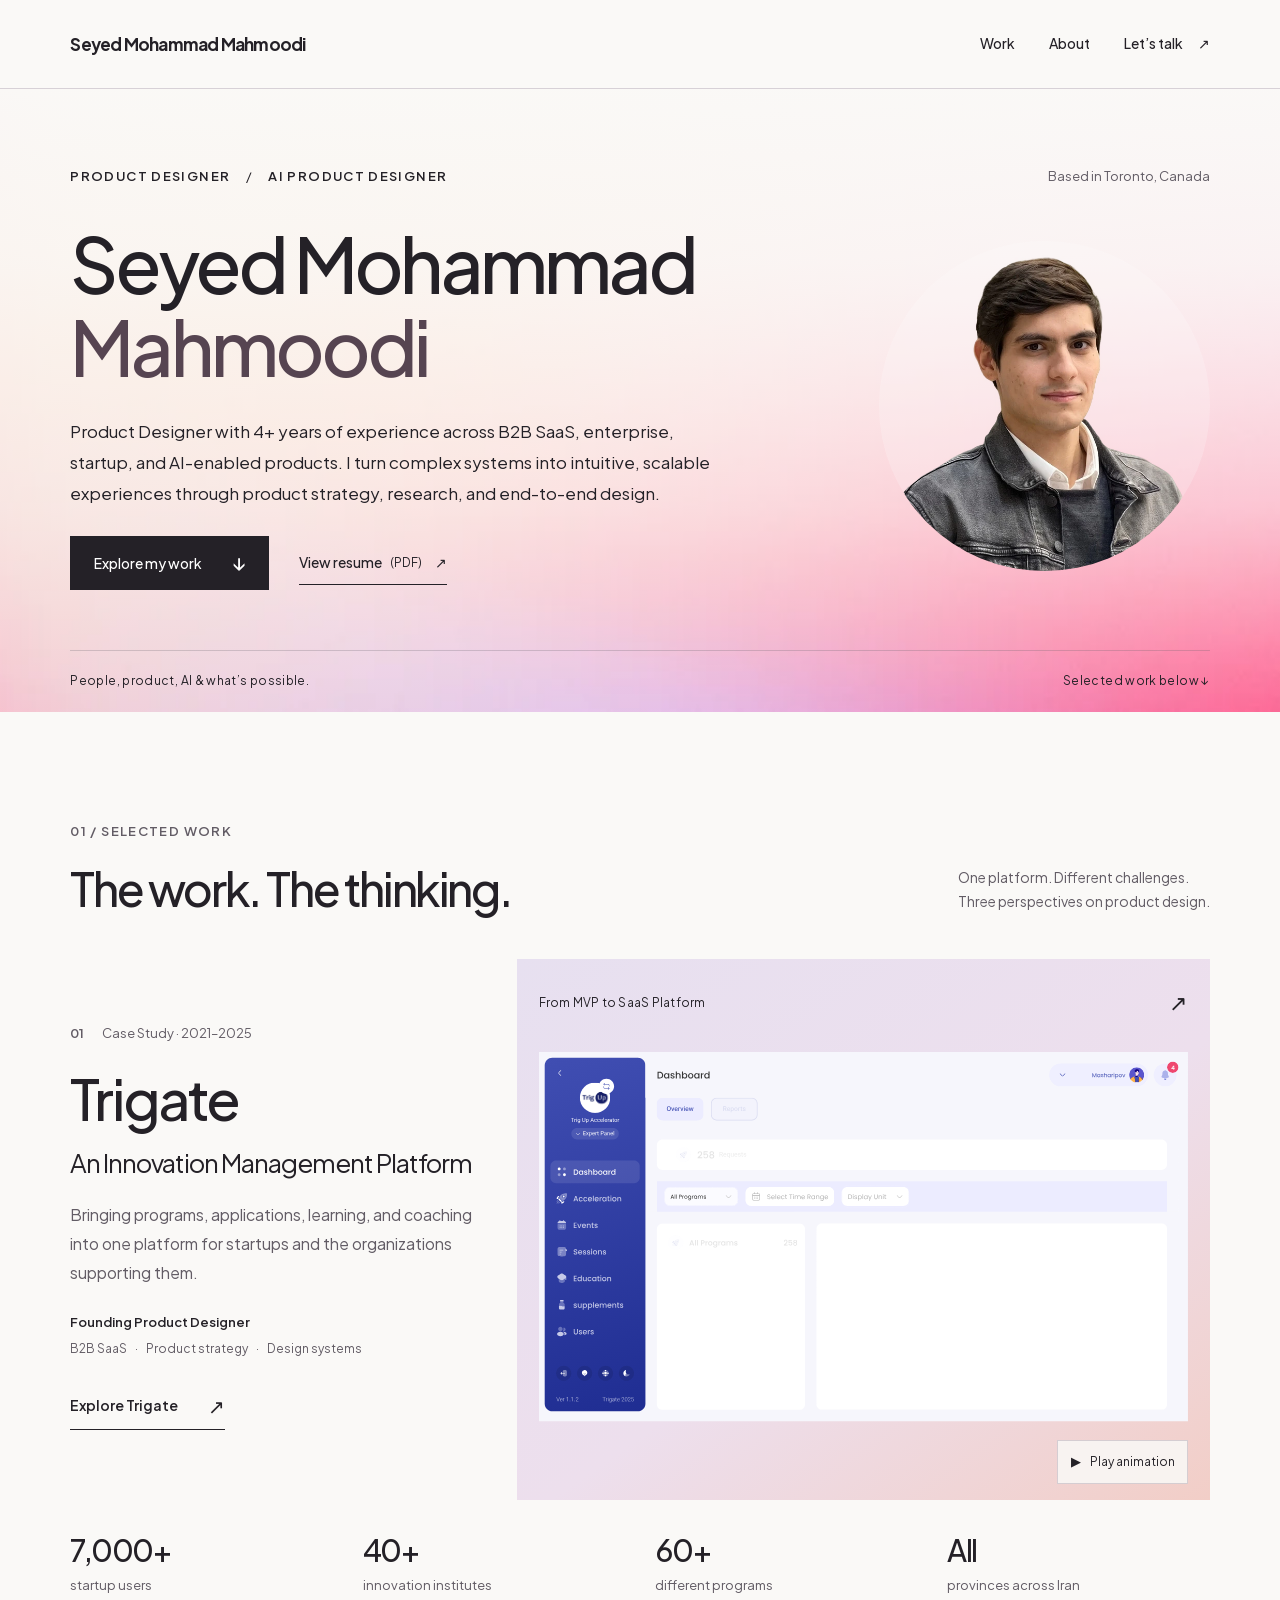
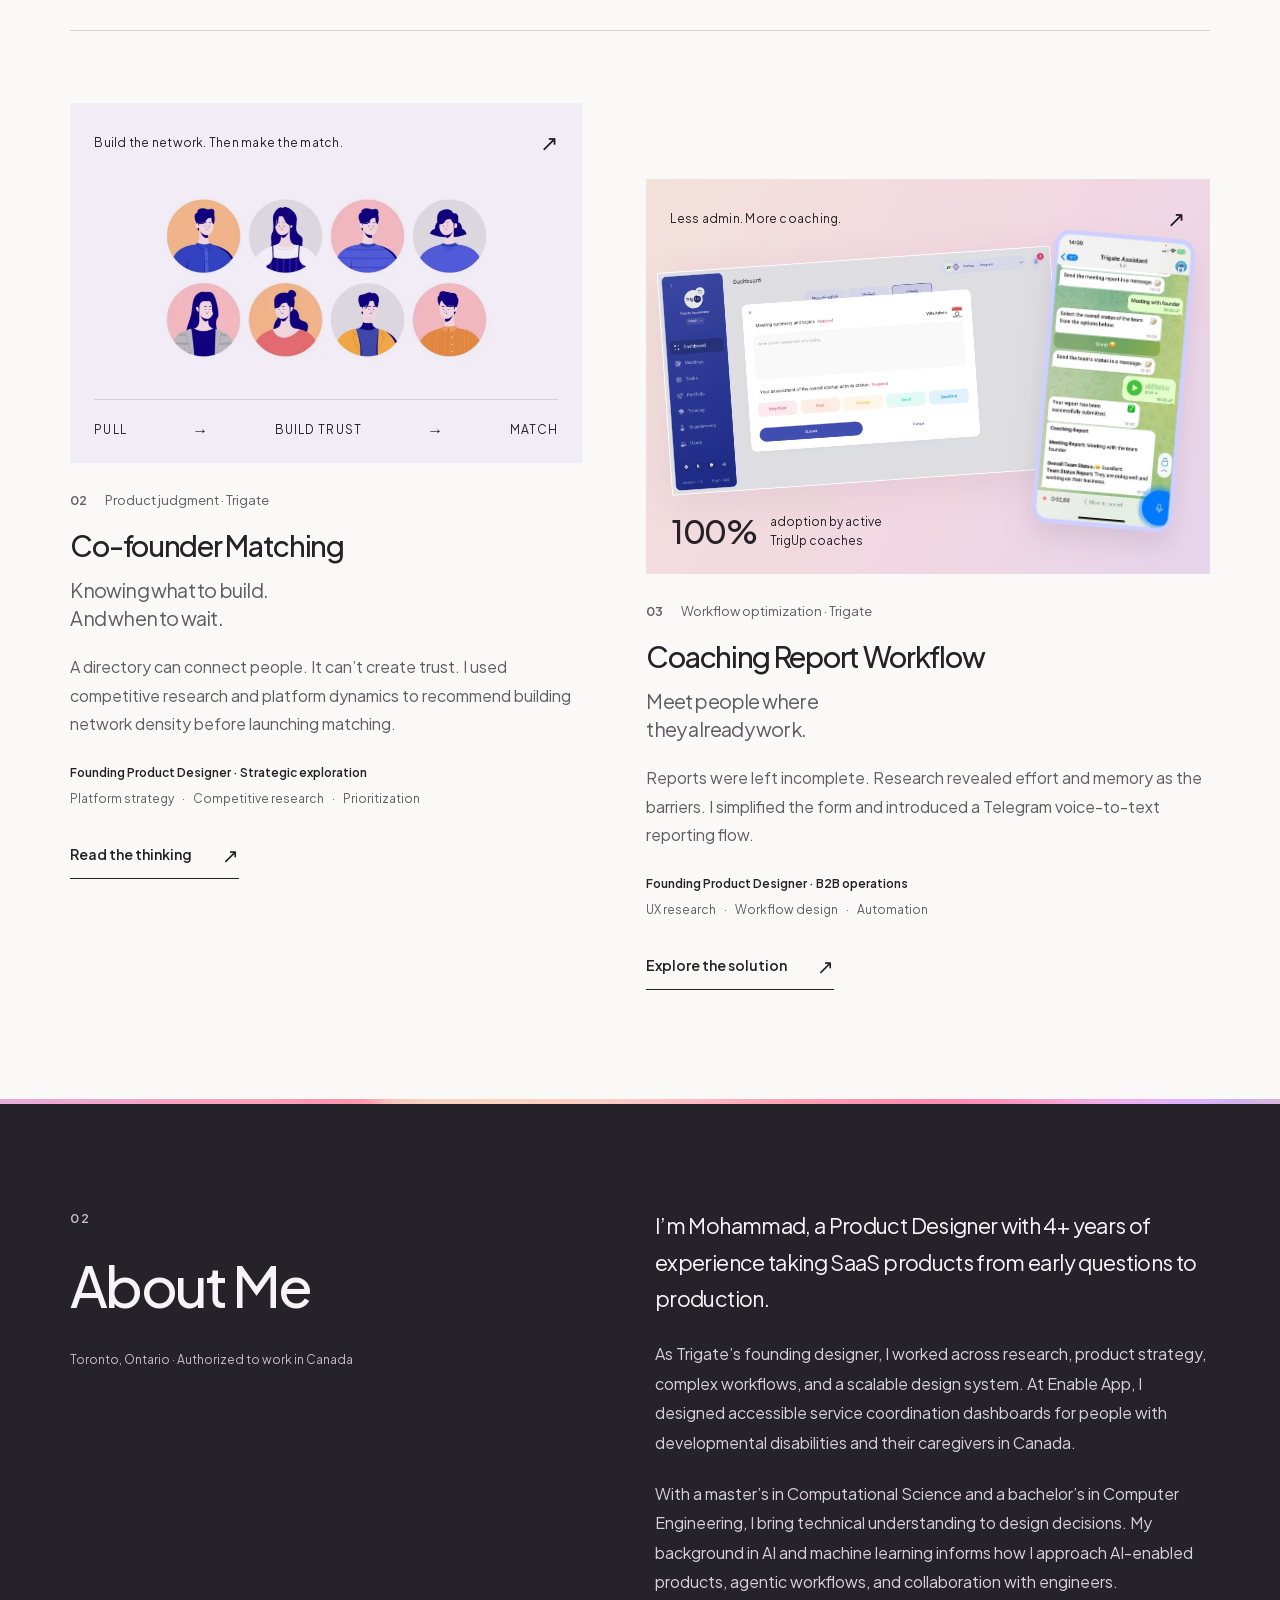
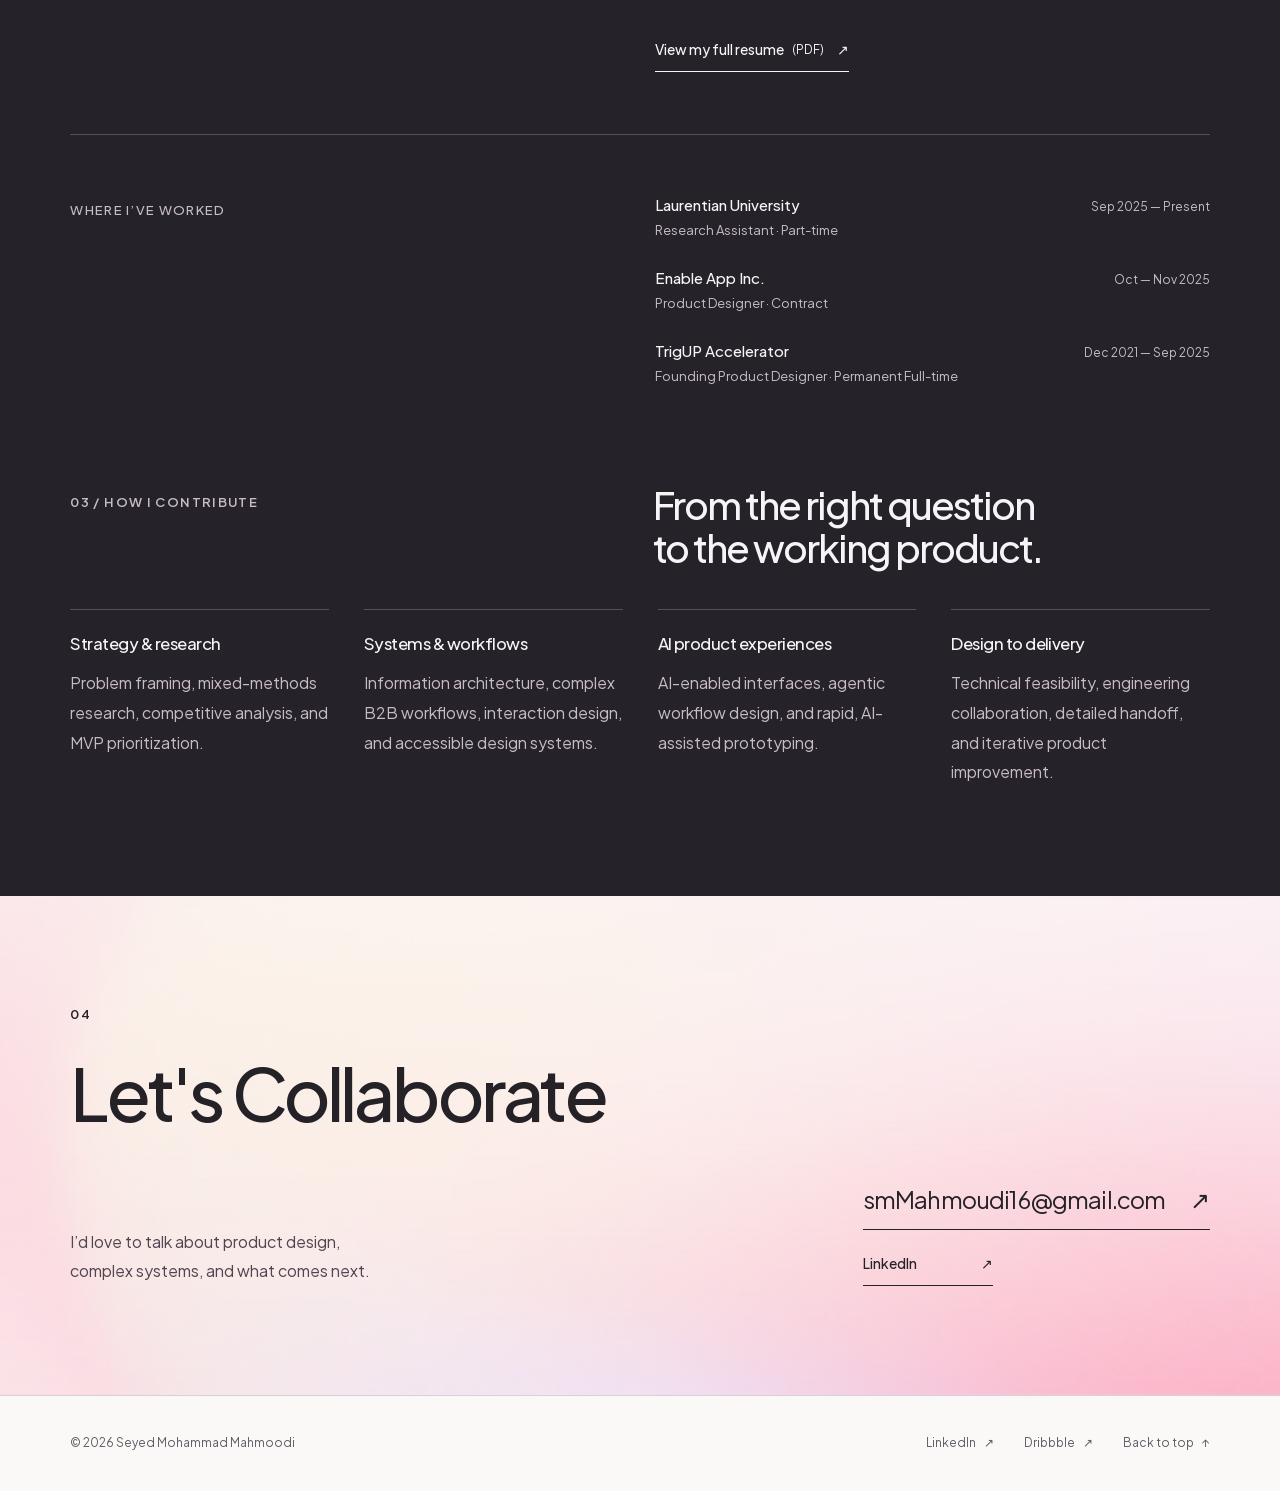
==== commit 5cf8d574: "Replace linked resume with newly supplied PDF" ====
--- a/index.html
+++ b/index.html
@@ -54,7 +54,7 @@
             <p>Product Designer with 4+ years of experience across B2B SaaS, enterprise, startup, and AI-enabled products. I turn complex systems into intuitive, scalable experiences through product strategy, research, and end-to-end design.</p>
             <div class="hero-actions">
               <a class="button button-primary" href="#work">Explore my work <span aria-hidden="true">↓</span></a>
-              <a class="text-link" href="assets/mohammad-mahmoodi-resume.pdf" target="_blank" rel="noopener">View resume <span class="small-note">(PDF)</span><span aria-hidden="true">↗</span><span class="sr-only">, opens in a new tab</span></a>
+              <a class="text-link" href="assets/mohammad-mahmoodi-resume.pdf?v=20261025" target="_blank" rel="noopener">View resume <span class="small-note">(PDF)</span><span aria-hidden="true">↗</span><span class="sr-only">, opens in a new tab</span></a>
             </div>
           </div>
         </div></div>
@@ -129,7 +129,7 @@
       <div class="shell">
         <div class="about-intro">
           <div><p class="eyebrow">02</p><h2 id="about-title">About Me</h2><p class="about-location">Toronto, Ontario · Authorized to work in Canada</p></div>
-          <div class="about-story"><p>I’m Mohammad, a Product Designer with 4+ years of experience taking SaaS products from early questions to production.</p><p>As Trigate’s founding designer, I worked across research, product strategy, complex workflows, and a scalable design system. At Enable App, I designed accessible service coordination dashboards for people with developmental disabilities and their caregivers in Canada.</p><p>With a master’s in Computational Science and a bachelor’s in Computer Engineering, I bring technical understanding to design decisions. My background in AI and machine learning informs how I approach AI-enabled products, agentic workflows, and collaboration with engineers.</p><a class="text-link" href="assets/mohammad-mahmoodi-resume.pdf" target="_blank" rel="noopener">View my full resume <span class="small-note">(PDF)</span><span aria-hidden="true">↗</span><span class="sr-only">, opens in a new tab</span></a></div>
+          <div class="about-story"><p>I’m Mohammad, a Product Designer with 4+ years of experience taking SaaS products from early questions to production.</p><p>As Trigate’s founding designer, I worked across research, product strategy, complex workflows, and a scalable design system. At Enable App, I designed accessible service coordination dashboards for people with developmental disabilities and their caregivers in Canada.</p><p>With a master’s in Computational Science and a bachelor’s in Computer Engineering, I bring technical understanding to design decisions. My background in AI and machine learning informs how I approach AI-enabled products, agentic workflows, and collaboration with engineers.</p><a class="text-link" href="assets/mohammad-mahmoodi-resume.pdf?v=20261025" target="_blank" rel="noopener">View my full resume <span class="small-note">(PDF)</span><span aria-hidden="true">↗</span><span class="sr-only">, opens in a new tab</span></a></div>
         </div>
         <div class="experience" aria-label="Selected experience">
           <h3 class="eyebrow">Where I’ve worked</h3>
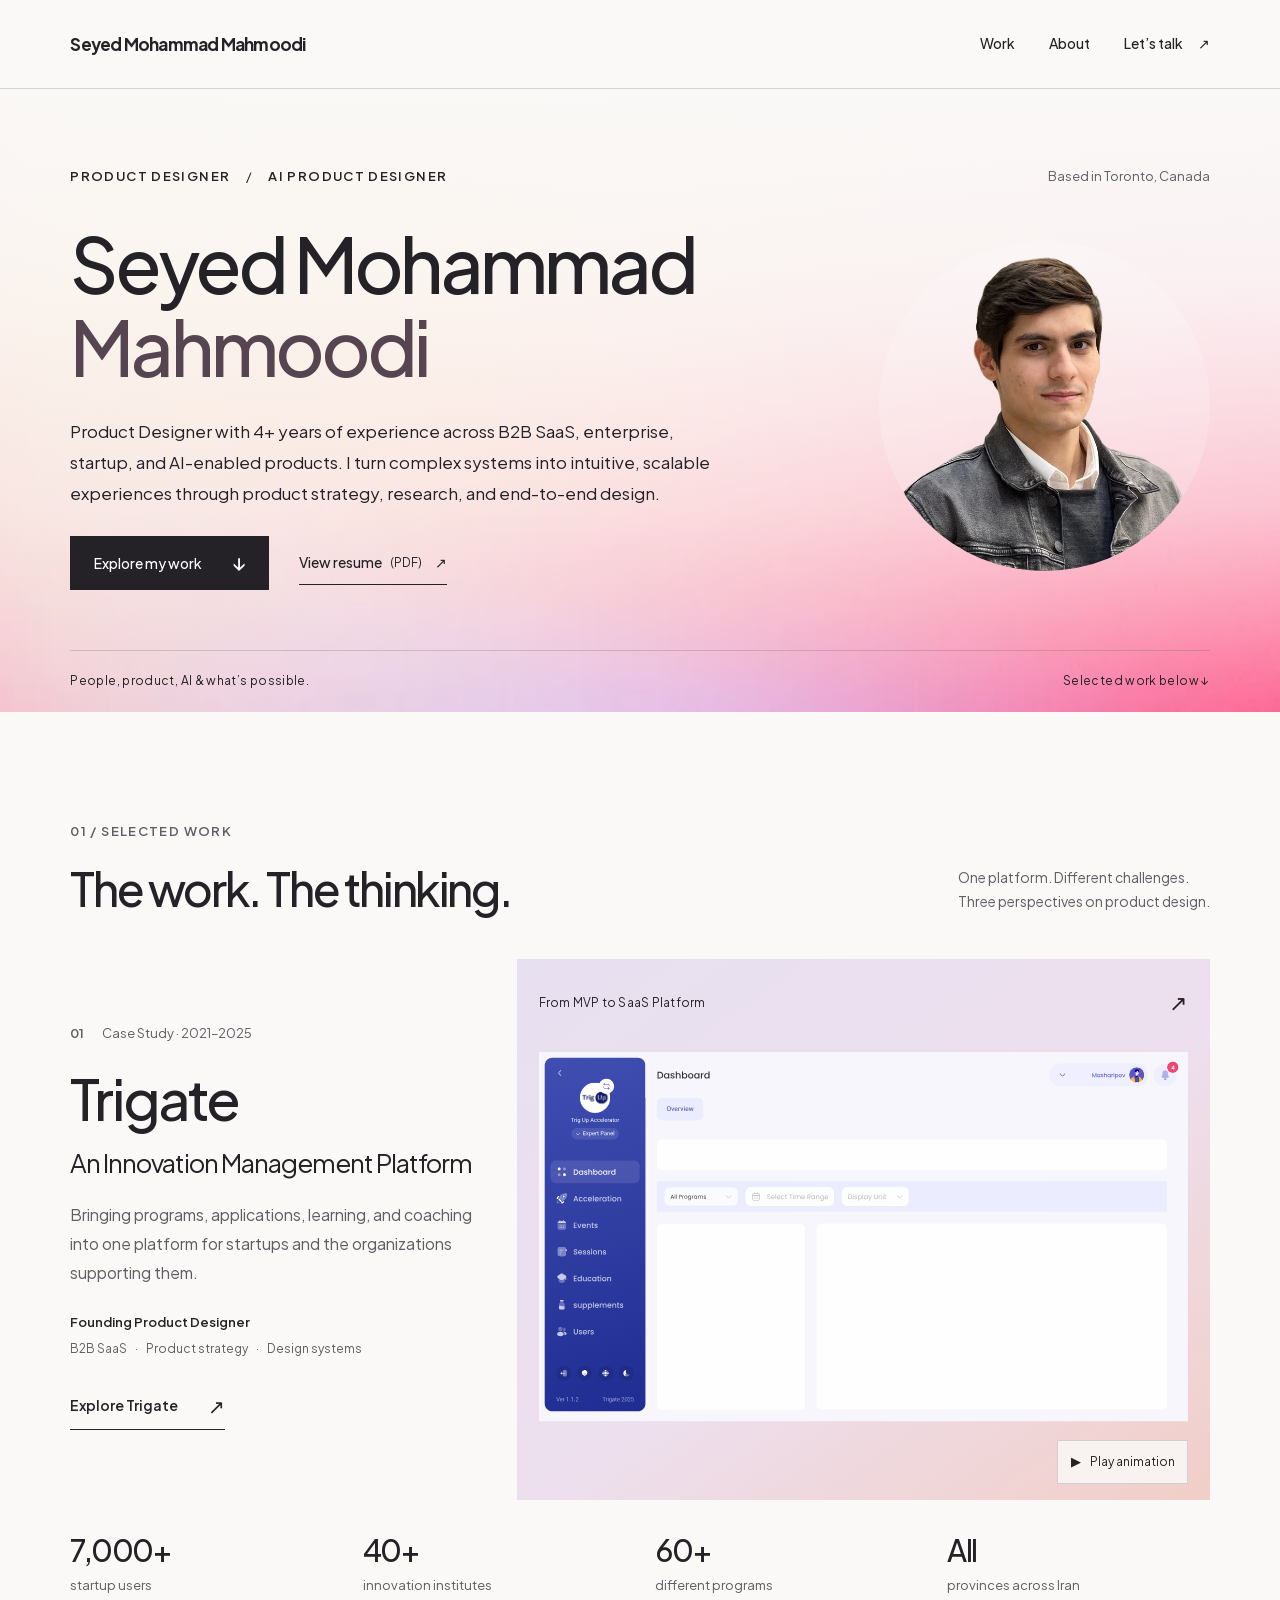
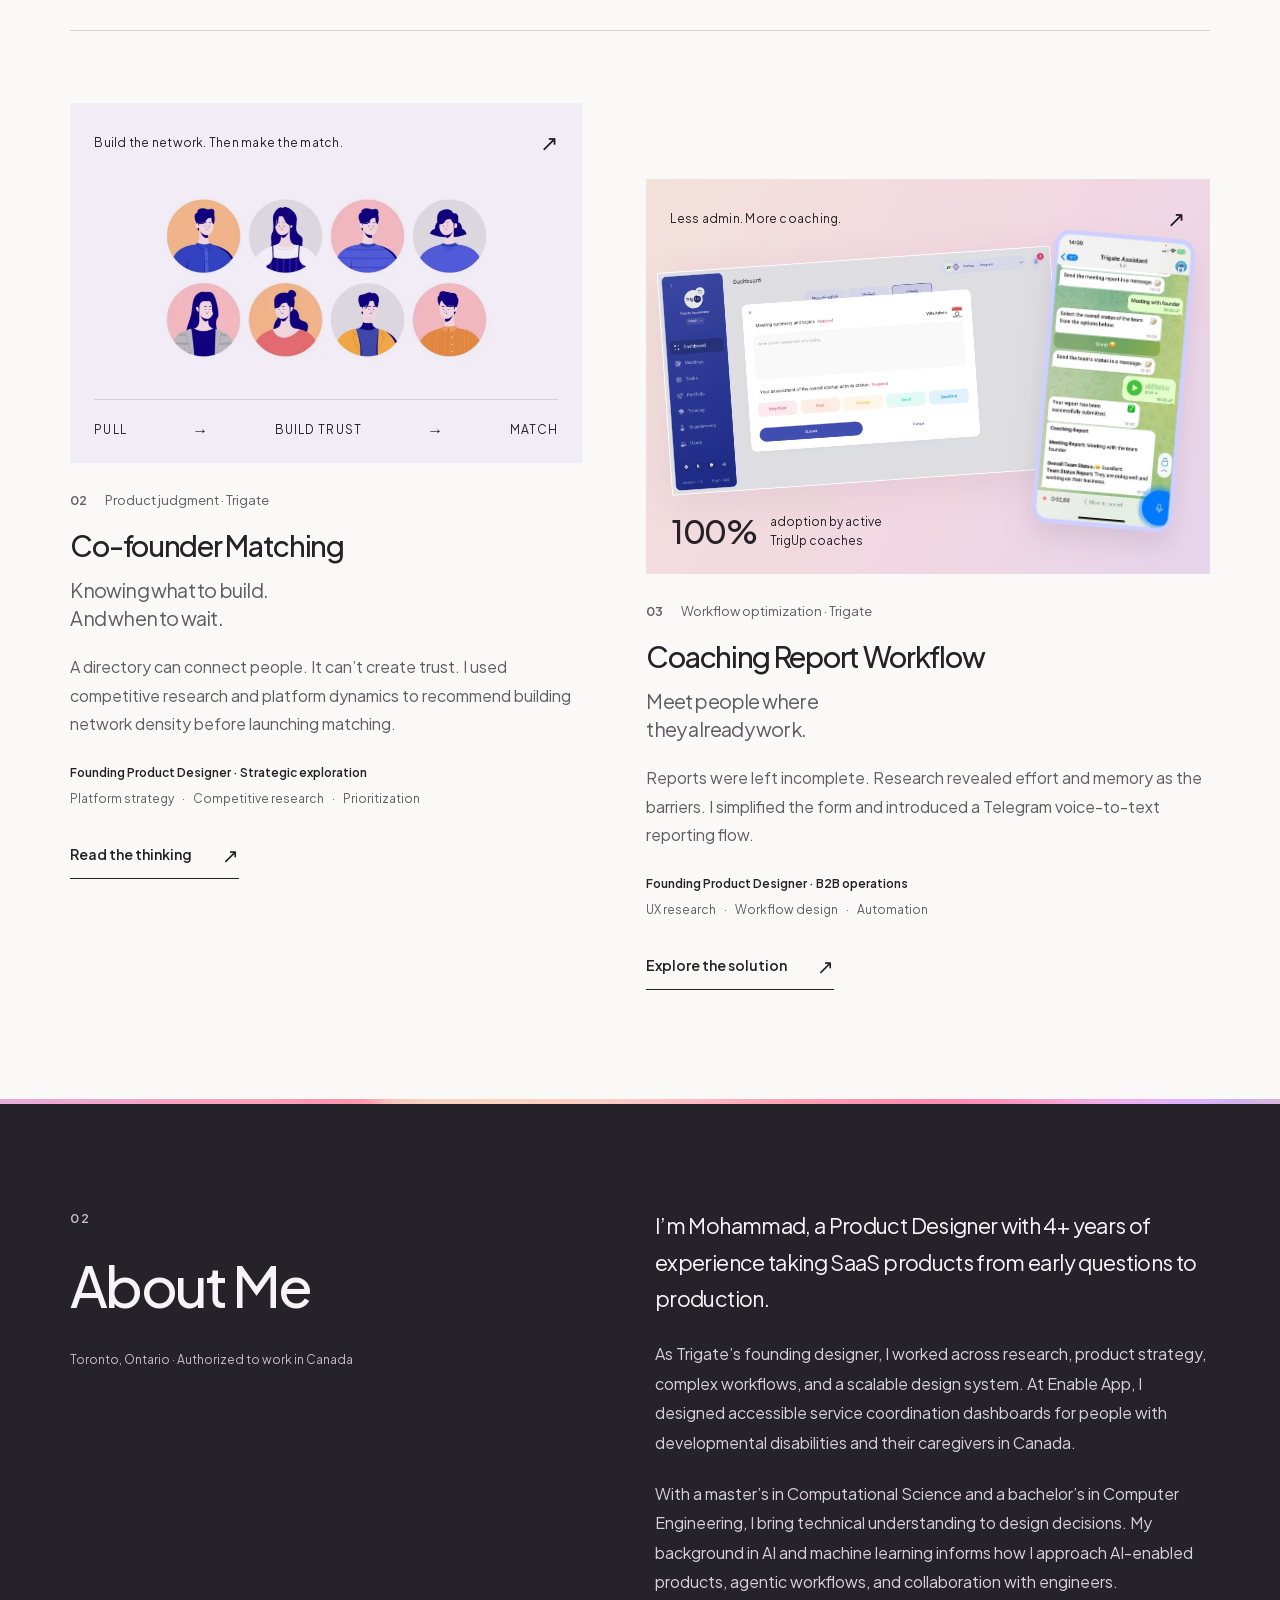
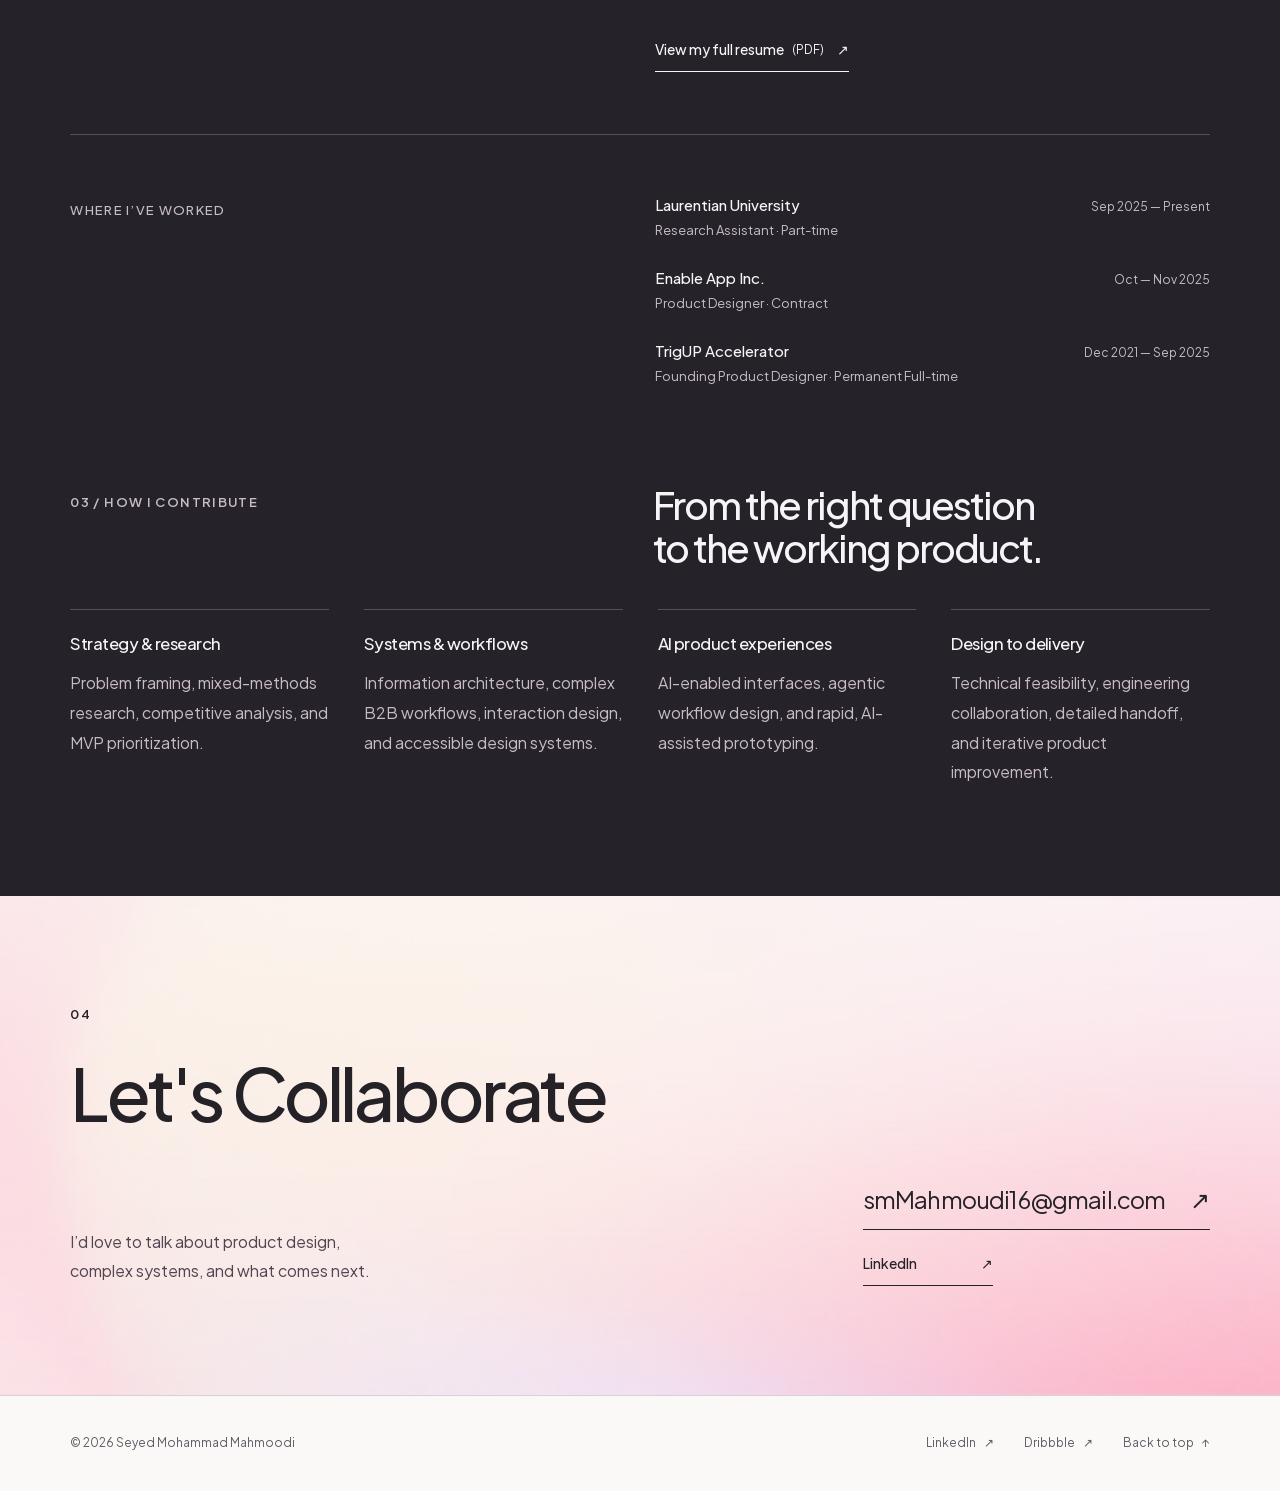
==== commit 3c321026: "Use full name in social sharing preview" ====
--- a/index.html
+++ b/index.html
@@ -13,15 +13,15 @@
   <meta property="og:title" content="Seyed Mohammad Mahmoodi — Product Designer & AI Product Designer">
   <meta property="og:description" content="Explore my work in B2B SaaS, product strategy, and AI-enabled workflows.">
   <meta property="og:url" content="https://mo16000.github.io/portfolio/">
-  <meta property="og:image" content="https://mo16000.github.io/portfolio/assets/og.png">
+  <meta property="og:image" content="https://mo16000.github.io/portfolio/assets/og-seyed-mohammad-mahmoodi.png">
   <meta property="og:image:width" content="1200">
   <meta property="og:image:height" content="630">
-  <meta property="og:image:alt" content="Mohammad Mahmoodi. Product Designer · AI & B2B SaaS, on a soft pink, peach and lavender gradient.">
+  <meta property="og:image:alt" content="Seyed Mohammad Mahmoodi. Product Designer · AI & B2B SaaS, on a soft pink, peach and lavender gradient.">
   <meta name="twitter:card" content="summary_large_image">
   <meta name="twitter:title" content="Seyed Mohammad Mahmoodi — Product Designer & AI Product Designer">
   <meta name="twitter:description" content="Product design at the intersection of people, business, and technology.">
-  <meta name="twitter:image" content="https://mo16000.github.io/portfolio/assets/og.png">
-  <meta name="twitter:image:alt" content="Mohammad Mahmoodi. Product Designer · AI & B2B SaaS.">
+  <meta name="twitter:image" content="https://mo16000.github.io/portfolio/assets/og-seyed-mohammad-mahmoodi.png">
+  <meta name="twitter:image:alt" content="Seyed Mohammad Mahmoodi. Product Designer · AI & B2B SaaS.">
   <link rel="icon" type="image/svg+xml" href="assets/favicon.svg">
   <link rel="preload" href="assets/fonts/plus-jakarta-sans-latin.woff2" as="font" type="font/woff2" crossorigin>
   <link rel="preload" href="assets/brand-gradient.webp" as="image" fetchpriority="high">
